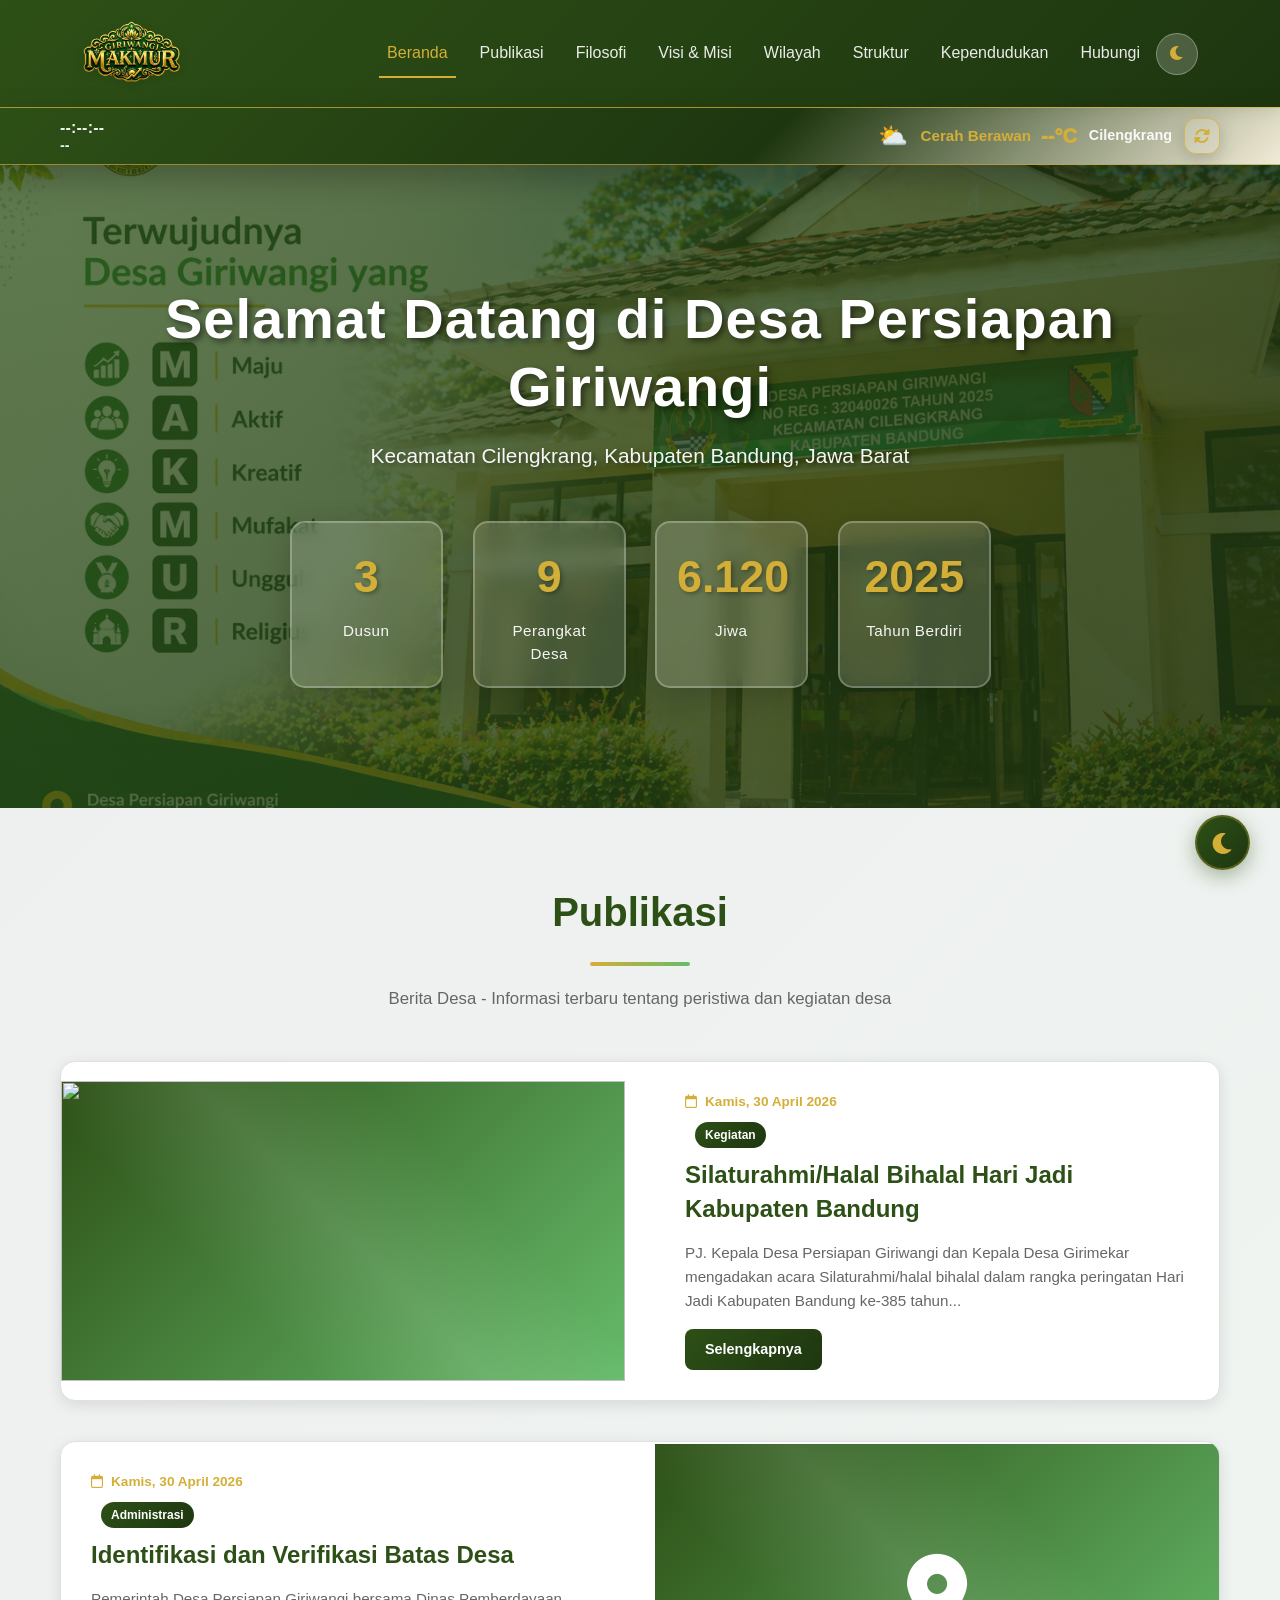
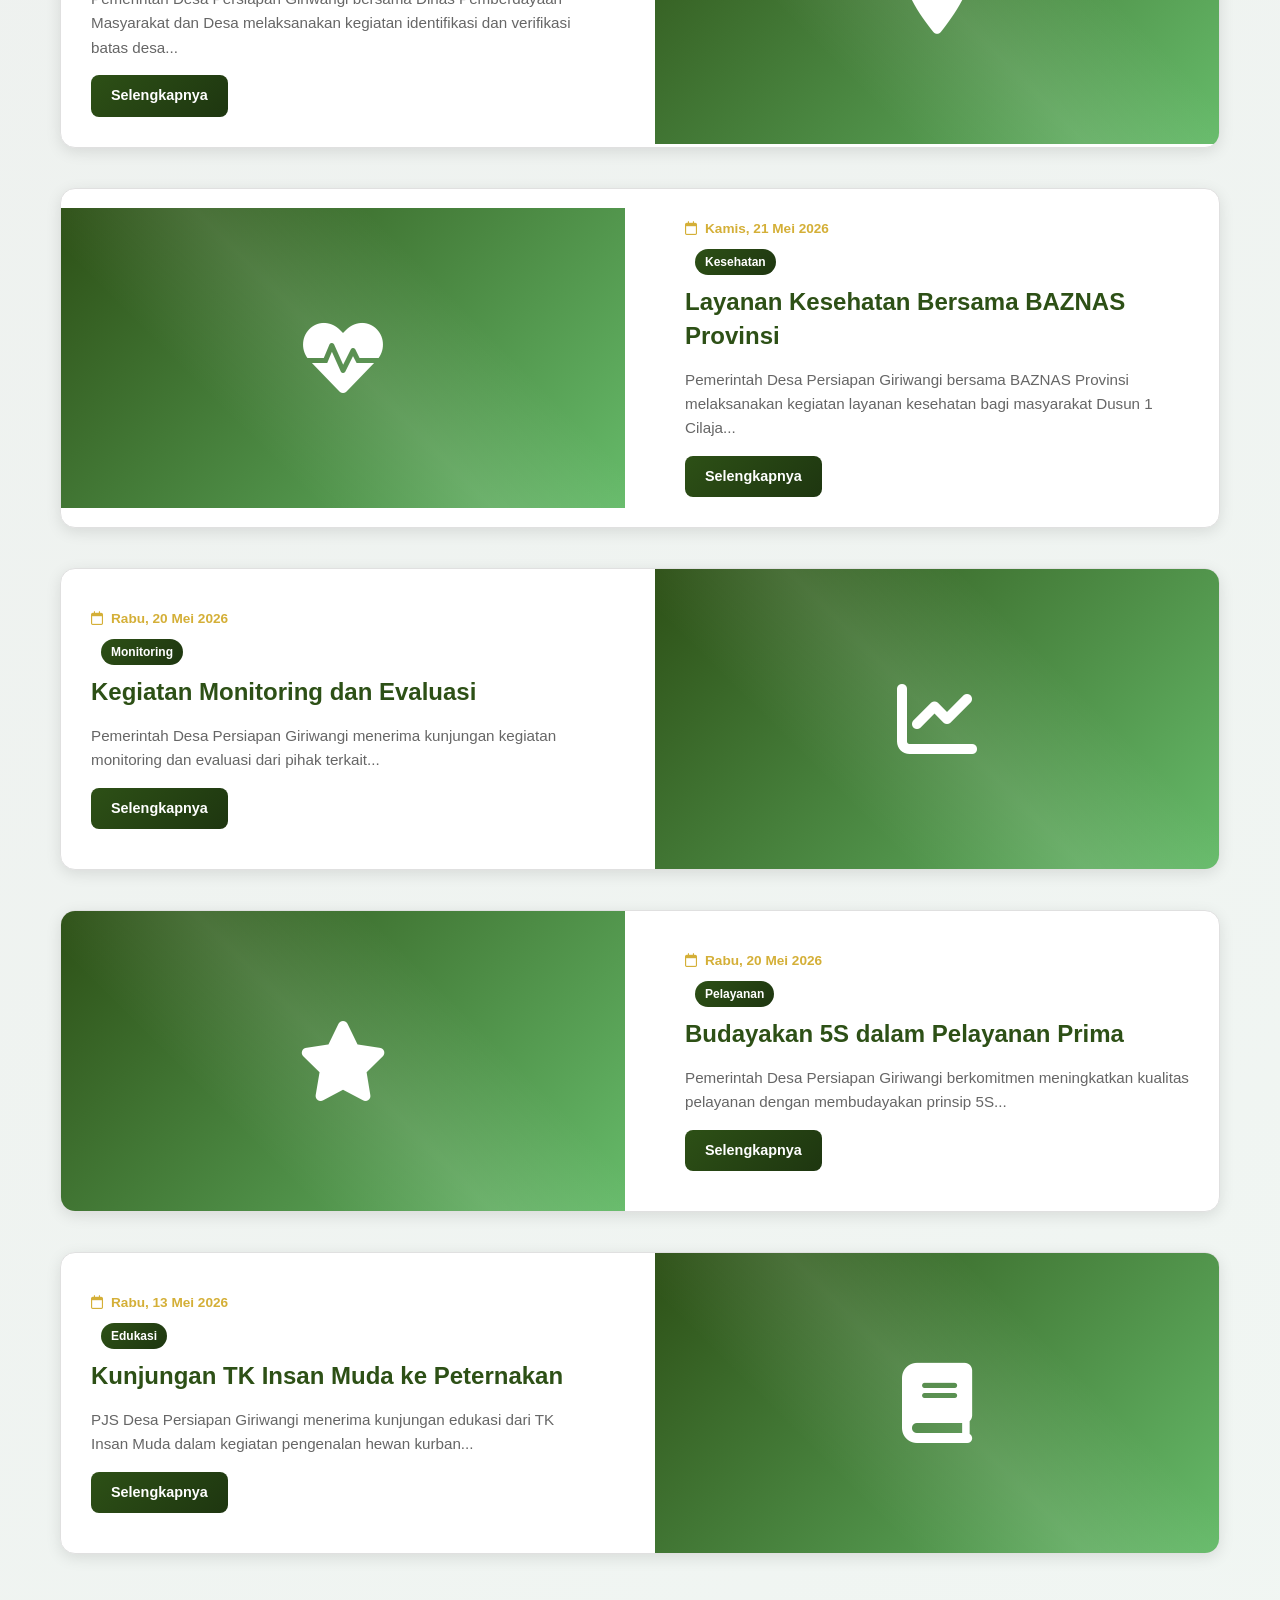
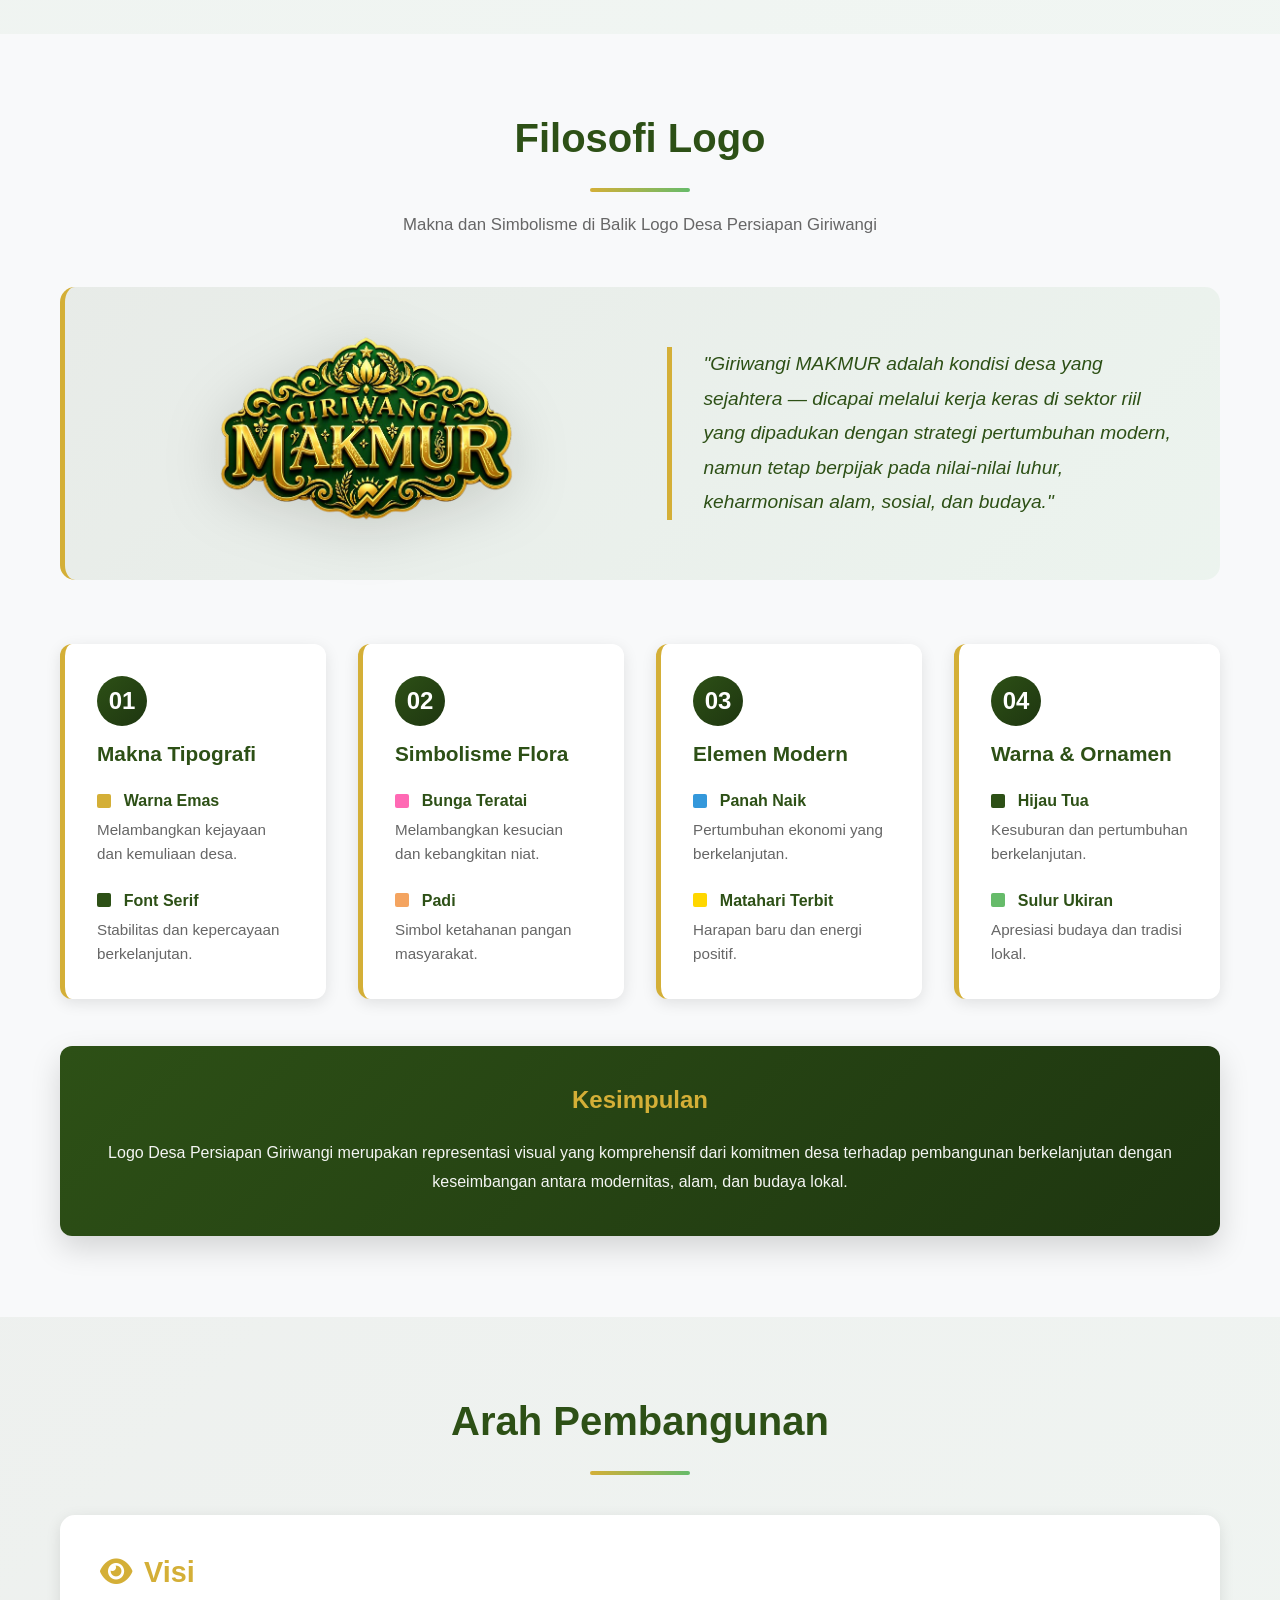
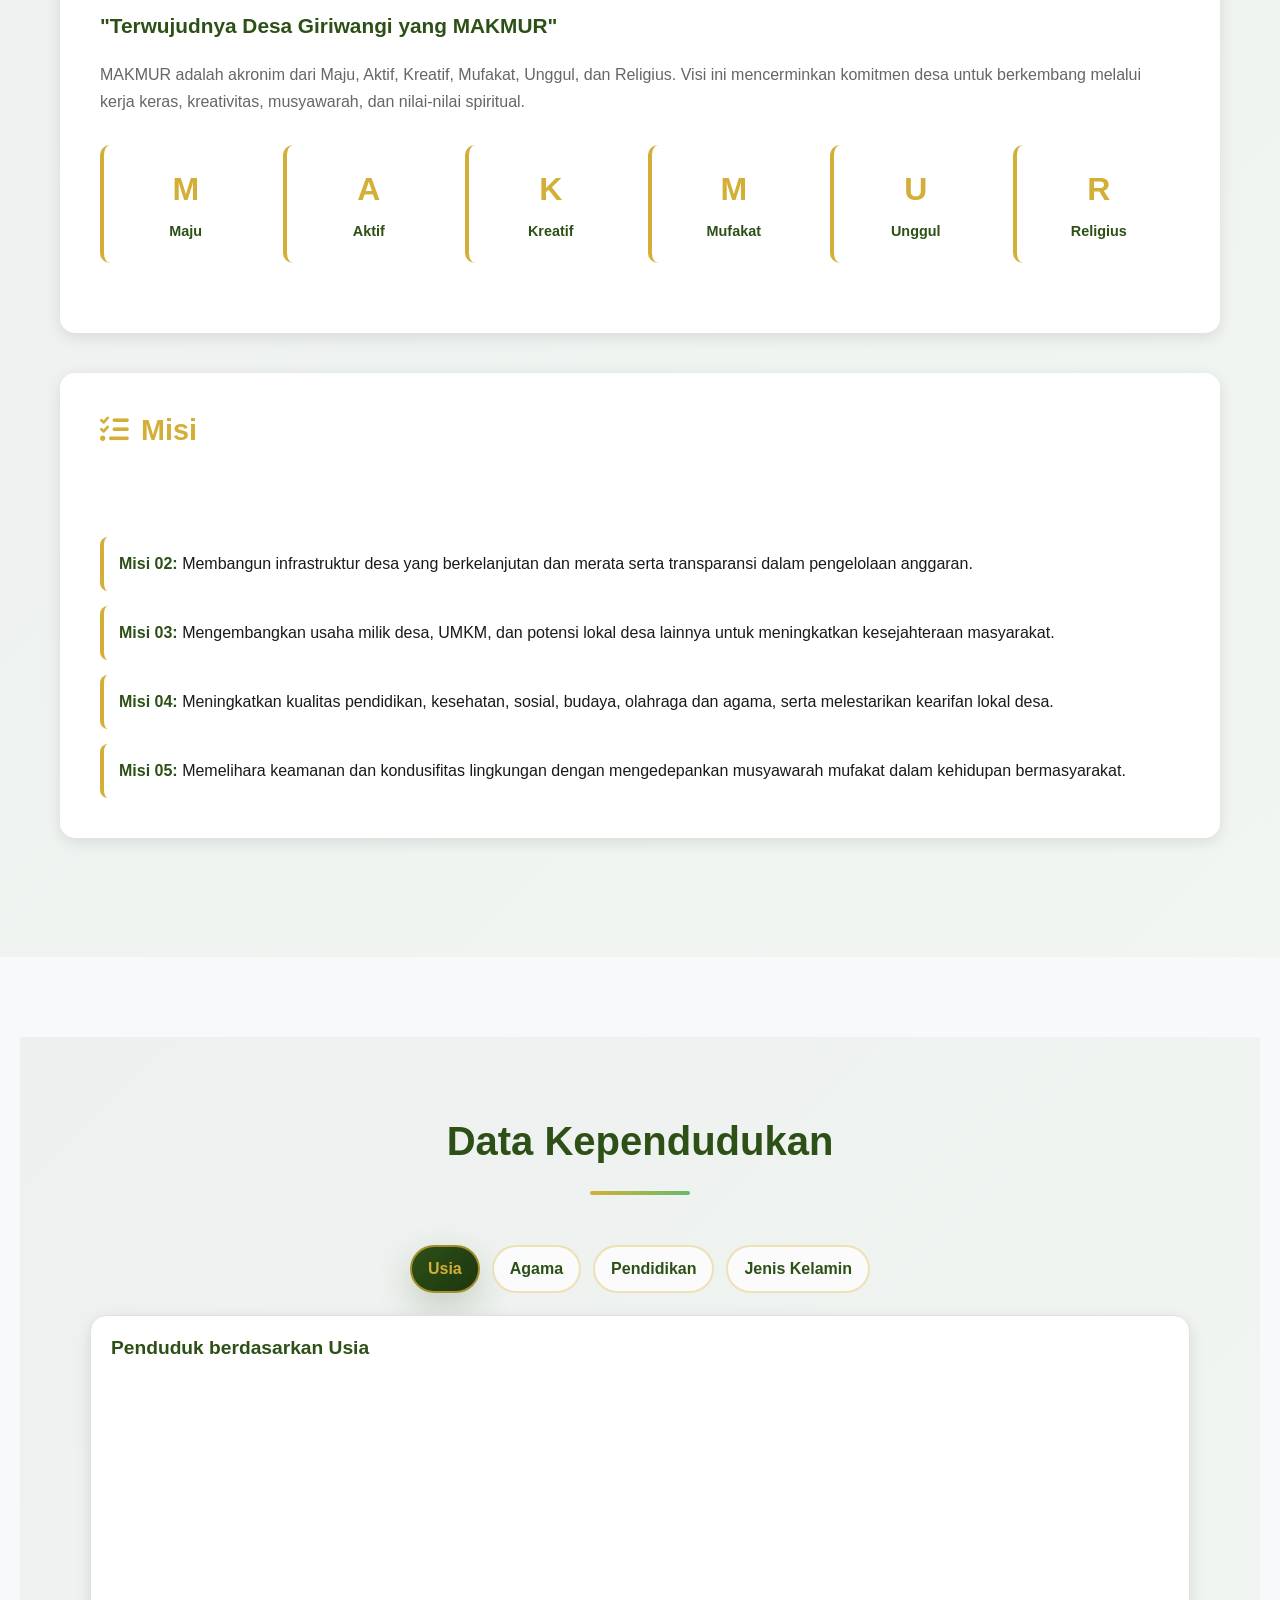
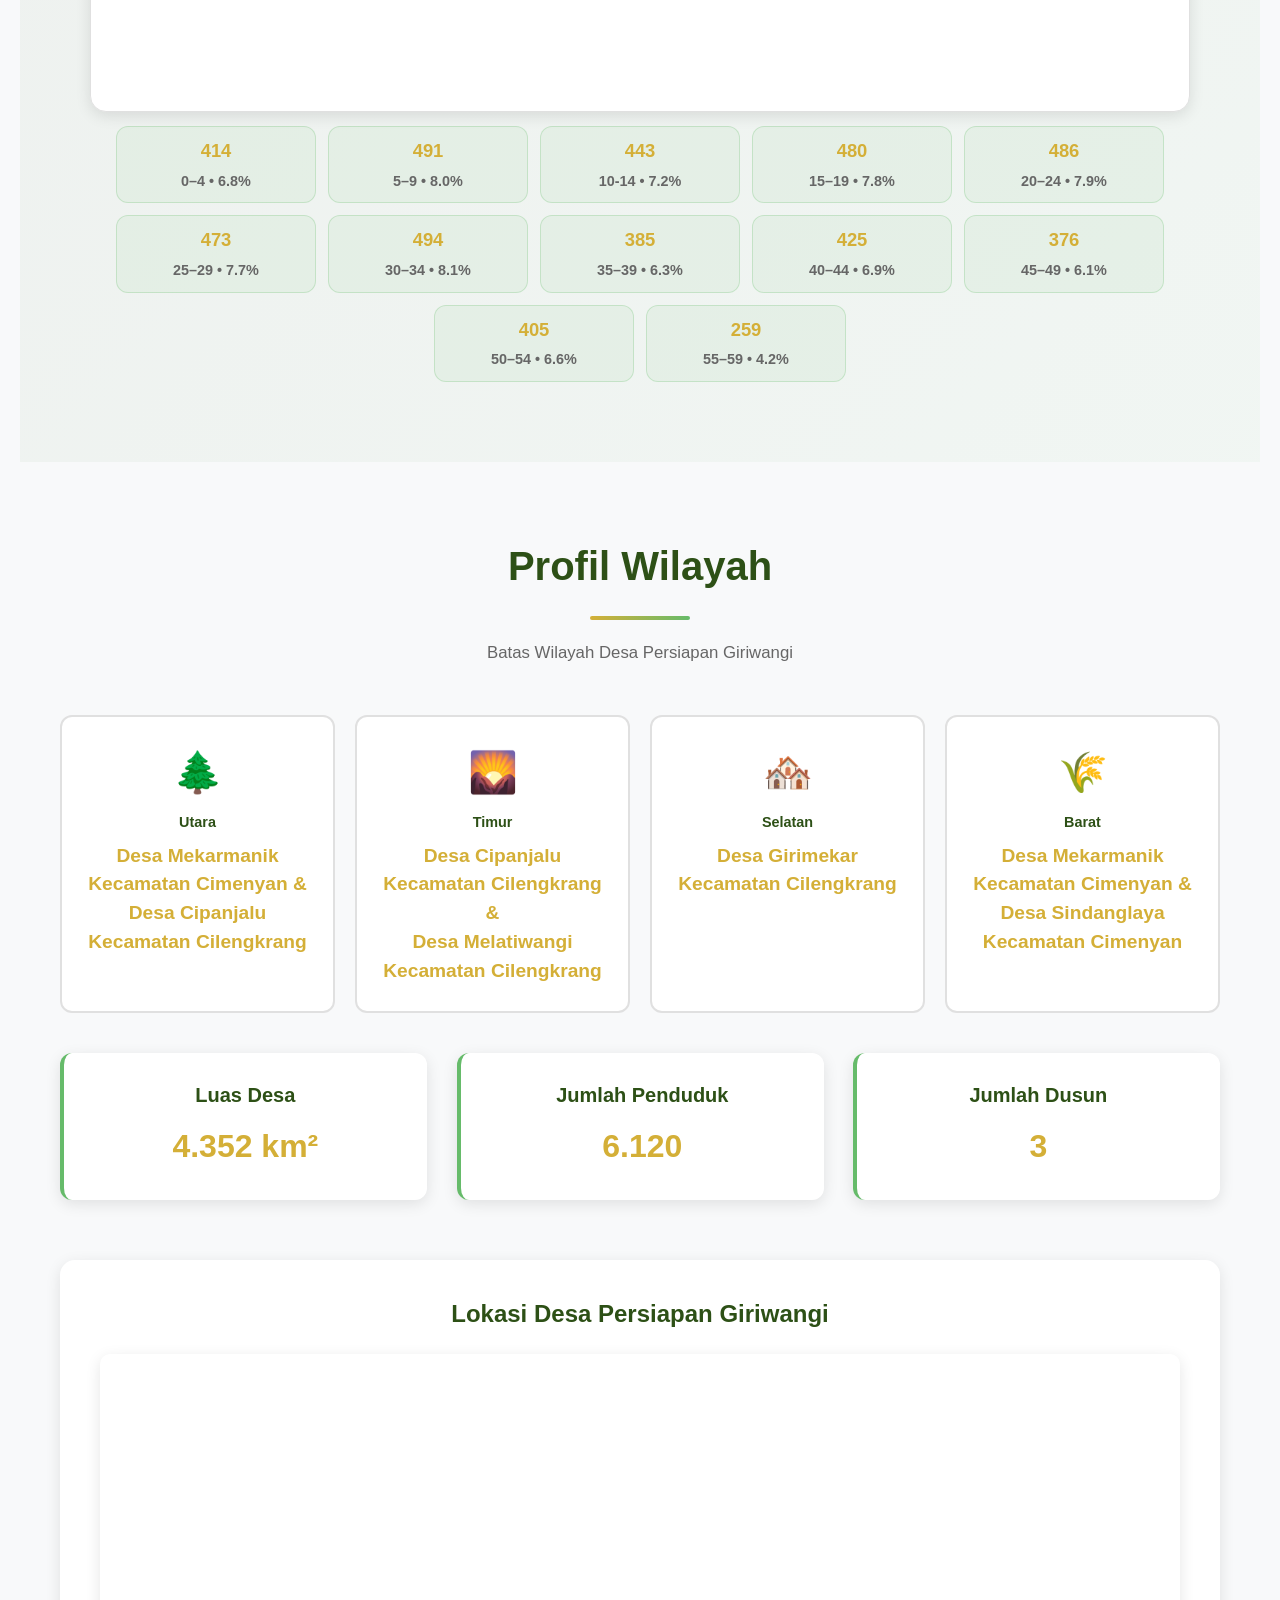
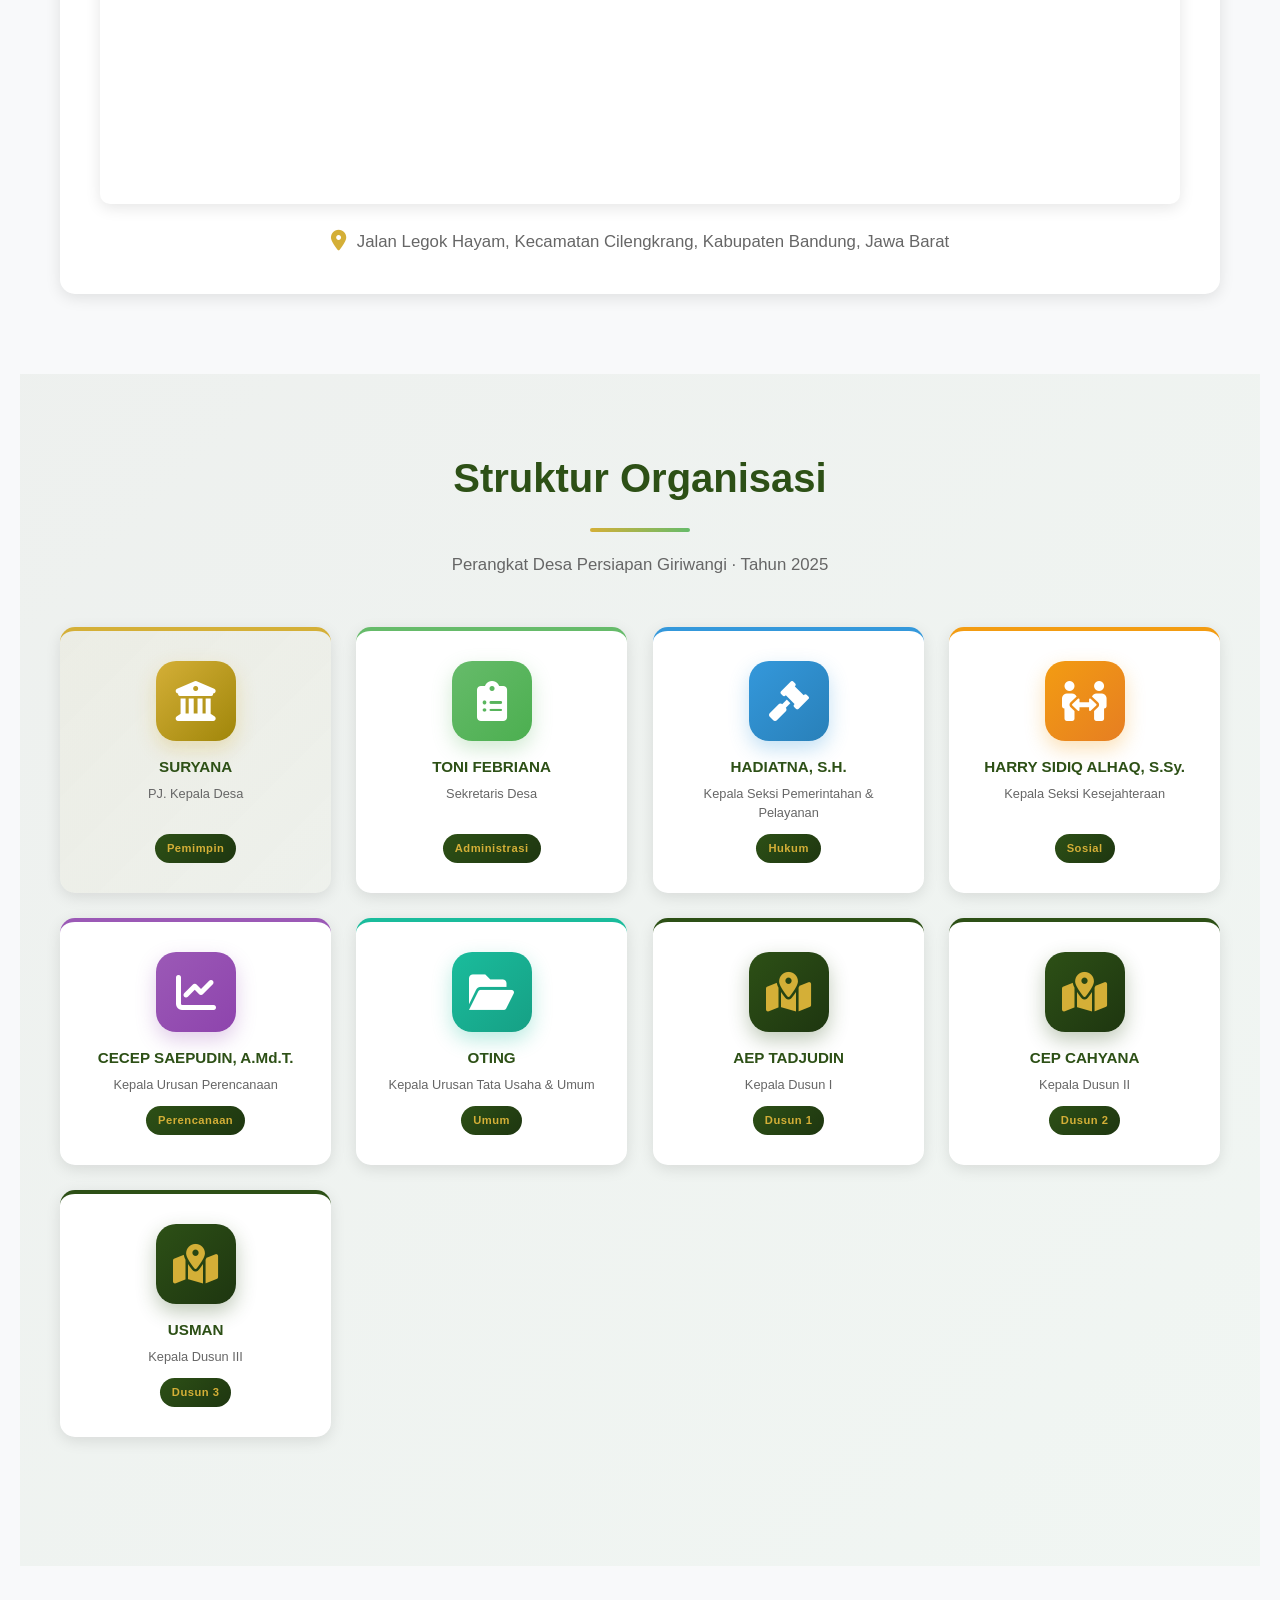
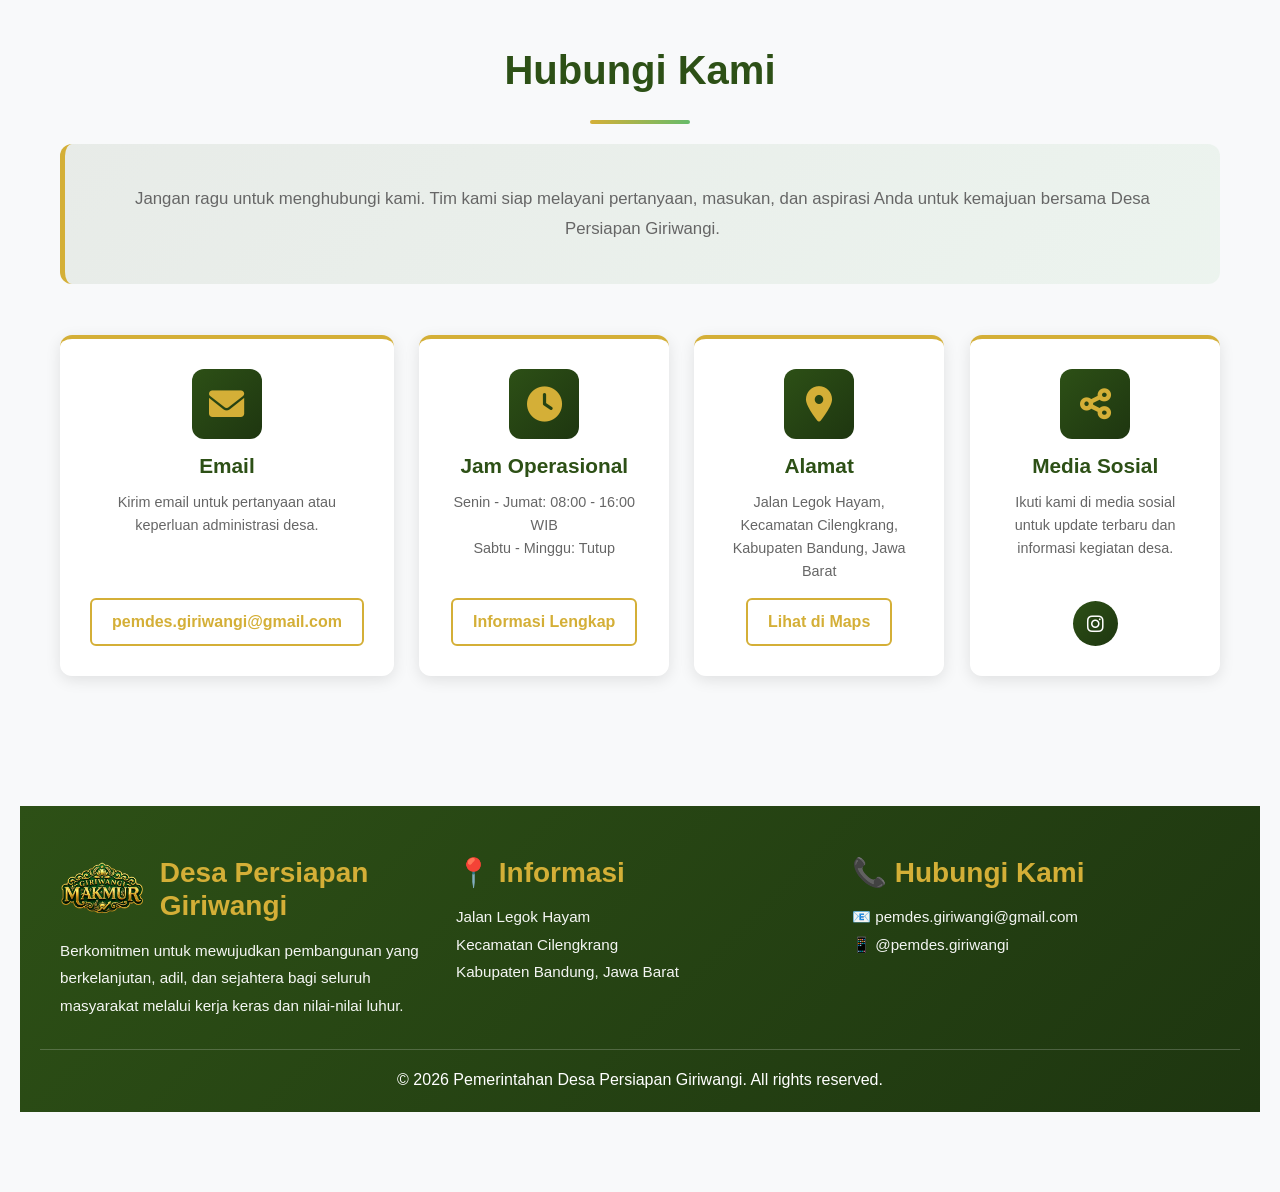
==== index.html @ ddc8ad4b "giriwangi" ====
<!DOCTYPE html>
<html lang="id">
<head>
    <meta charset="UTF-8">
    <meta name="viewport" content="width=device-width, initial-scale=1.0">
    <title>Desa Persiapan Giriwangi</title>
    <link href="https://cdn.jsdelivr.net/npm/bootstrap@5.1.3/dist/css/bootstrap.min.css" rel="stylesheet">
    <link rel="stylesheet" href="https://cdnjs.cloudflare.com/ajax/libs/font-awesome/6.0.0/css/all.min.css">
    <link rel="stylesheet" href="styles.css">
    <script src="https://cdn.jsdelivr.net/npm/chart.js"></script>
</head>
<body>

<!-- PRELOADER DENGAN LOGO -->
<div class="preloader" id="preloader">
    <div class="preload-content">
        <!-- LOGO IMAGE YANG MEMUTAR -->
        <div class="preload-logo-container">
            <img src="assets/logo.png" alt="Logo Giriwangi" class="preload-logo">
        </div>
        <div class="preload-text">Desa Giriwangi</div>
        <div class="preload-subtext">kecamatan Cilengkrang</div>
        <div class="preload-progress">Kabupaten Bandung</div>
    </div>
</div>

<!-- NAVBAR -->
<nav class="navbar navbar-expand-lg navbar-dark sticky-top">
    <div class="container-lg">
        <a class="navbar-brand" href="#beranda">
            <img src="assets/logo.png" alt="Logo" class="navbar-logo">
            
        </a>
        <button class="navbar-toggler" type="button" data-bs-toggle="collapse" data-bs-target="#navbarNav">
            <span class="navbar-toggler-icon"></span>
        </button>
        <div class="collapse navbar-collapse" id="navbarNav">
            <ul class="navbar-nav ms-auto">
                <li class="nav-item"><a class="nav-link active" href="#beranda">Beranda</a></li>
                <li class="nav-item"><a class="nav-link" href="#publikasi">Publikasi</a></li>
                <li class="nav-item"><a class="nav-link" href="#filosofi">Filosofi</a></li>
                <li class="nav-item"><a class="nav-link" href="#visi-misi">Visi & Misi</a></li>
                <li class="nav-item"><a class="nav-link" href="#wilayah">Wilayah</a></li>
                <li class="nav-item"><a class="nav-link" href="#struktur">Struktur</a></li>
                <li class="nav-item"><a class="nav-link" href="#kependudukan">Kependudukan</a></li>
                <li class="nav-item"><a class="nav-link" href="#hubungi">Hubungi</a></li>
                <li class="nav-item">
                    <button class="theme-toggle" id="themeToggle" title="Toggle Dark Mode">
                        <i class="fas fa-moon"></i>
                    </button>
                </li>
            </ul>
        </div>
    </div>
</nav>
<!-- WEATHER BAR -->
<div class="weatherbar" id="weatherBar">
  <div class="container-custom weatherbar-inner">
    <div class="weatherbar-left">
      <div class="weatherbar-time" id="wbTime">--:--:--</div>
      <div class="weatherbar-date" id="wbDate">--</div>
    </div>

    <div class="weatherbar-right">
      <div class="weatherbar-weather">
        <span class="weatherbar-icon" id="wbIcon" aria-hidden="true">⛅</span>
        <span class="weatherbar-desc" id="wbDesc">Cerah Berawan</span>
        <span class="weatherbar-temp" id="wbTemp">--°C</span>
      </div>

      <span class="weatherbar-loc" id="wbLoc">Cilengkrang</span>

      <button class="weatherbar-refresh" id="wbRefresh" type="button" title="Refresh (dummy)">
        <i class="fas fa-sync-alt"></i>
      </button>
    </div>
  </div>
</div>

<!-- HERO SECTION WITH BACKGROUND IMAGE -->
<section class="hero-section" id="beranda" style="background-image: url('assets/giriwangi3.png'); background-size: cover; background-position: center;">
    <div class="hero-overlay"></div>
    <div class="hero-content container-custom">
        <h1 class="hero-title">Selamat Datang di Desa Persiapan Giriwangi</h1>
        <p class="hero-subtitle">Kecamatan Cilengkrang, Kabupaten Bandung, Jawa Barat</p>
        <div class="hero-stats">
            <div class="stat-box scroll-fade-in">
                <div class="stat-number">3</div>
                <div class="stat-label">Dusun</div>
            </div>
            <div class="stat-box scroll-fade-in">
                <div class="stat-number">9</div>
                <div class="stat-label">Perangkat Desa</div>
            </div>
            <div class="stat-box scroll-fade-in">
                <div class="stat-number">6.120</div>
                <div class="stat-label">Jiwa</div>
            </div>
            <div class="stat-box scroll-fade-in">
                <div class="stat-number">2025</div>
                <div class="stat-label">Tahun Berdiri</div>
            </div>
        </div>
    </div>
</section>


<section class="section-padding bg-light-gradient" id="publikasi">
    <div class="container-custom">
        <h2 class="section-title scroll-fade-in">Publikasi</h2>
        <p class="section-subtitle scroll-fade-in">Berita Desa - Informasi terbaru tentang peristiwa dan kegiatan desa</p>
        
        <div class="berita-grid">
            <div class="berita-item scroll-fade-in">
                <div class="berita-image"><img src="https://res.cloudinary.com/dykoop6rv/image/upload/v1787054566/WhatsApp_Image_2026-08-06_at_09.01.37_rlzwpf.jpg" alt="" srcset=""></div>
                <div class="berita-content">
                    <div class="berita-date"><i class="far fa-calendar"></i> Kamis, 30 April 2026</div>
                    <span class="berita-category">Kegiatan</span>
                    <h3 class="berita-title">Silaturahmi/Halal Bihalal Hari Jadi Kabupaten Bandung</h3>
                    <p class="berita-excerpt">PJ. Kepala Desa Persiapan Giriwangi dan Kepala Desa Girimekar mengadakan acara Silaturahmi/halal bihalal dalam rangka peringatan Hari Jadi Kabupaten Bandung ke-385 tahun...</p>
                    <button class="berita-btn">Selengkapnya</button>
                </div>
            </div>

            <div class="berita-item scroll-fade-in">
                <div class="berita-image"><i class="fas fa-map-marker-alt"></i></div>
                <div class="berita-content">
                    <div class="berita-date"><i class="far fa-calendar"></i> Kamis, 30 April 2026</div>
                    <span class="berita-category">Administrasi</span>
                    <h3 class="berita-title">Identifikasi dan Verifikasi Batas Desa</h3>
                    <p class="berita-excerpt">Pemerintah Desa Persiapan Giriwangi bersama Dinas Pemberdayaan Masyarakat dan Desa melaksanakan kegiatan identifikasi dan verifikasi batas desa...</p>
                    <button class="berita-btn">Selengkapnya</button>
                </div>
            </div>

            <div class="berita-item scroll-fade-in">
                <div class="berita-image"><i class="fas fa-heartbeat"></i></div>
                <div class="berita-content">
                    <div class="berita-date"><i class="far fa-calendar"></i> Kamis, 21 Mei 2026</div>
                    <span class="berita-category">Kesehatan</span>
                    <h3 class="berita-title">Layanan Kesehatan Bersama BAZNAS Provinsi</h3>
                    <p class="berita-excerpt">Pemerintah Desa Persiapan Giriwangi bersama BAZNAS Provinsi melaksanakan kegiatan layanan kesehatan bagi masyarakat Dusun 1 Cilaja...</p>
                    <button class="berita-btn">Selengkapnya</button>
                </div>
            </div>

            <div class="berita-item scroll-fade-in">
                <div class="berita-image"><i class="fas fa-chart-line"></i></div>
                <div class="berita-content">
                    <div class="berita-date"><i class="far fa-calendar"></i> Rabu, 20 Mei 2026</div>
                    <span class="berita-category">Monitoring</span>
                    <h3 class="berita-title">Kegiatan Monitoring dan Evaluasi</h3>
                    <p class="berita-excerpt">Pemerintah Desa Persiapan Giriwangi menerima kunjungan kegiatan monitoring dan evaluasi dari pihak terkait...</p>
                    <button class="berita-btn">Selengkapnya</button>
                </div>
            </div>

            <div class="berita-item scroll-fade-in">
                <div class="berita-image"><i class="fas fa-star"></i></div>
                <div class="berita-content">
                    <div class="berita-date"><i class="far fa-calendar"></i> Rabu, 20 Mei 2026</div>
                    <span class="berita-category">Pelayanan</span>
                    <h3 class="berita-title">Budayakan 5S dalam Pelayanan Prima</h3>
                    <p class="berita-excerpt">Pemerintah Desa Persiapan Giriwangi berkomitmen meningkatkan kualitas pelayanan dengan membudayakan prinsip 5S...</p>
                    <button class="berita-btn">Selengkapnya</button>
                </div>
            </div>

            <div class="berita-item scroll-fade-in">
                <div class="berita-image"><i class="fas fa-book"></i></div>
                <div class="berita-content">
                    <div class="berita-date"><i class="far fa-calendar"></i> Rabu, 13 Mei 2026</div>
                    <span class="berita-category">Edukasi</span>
                    <h3 class="berita-title">Kunjungan TK Insan Muda ke Peternakan</h3>
                    <p class="berita-excerpt">PJS Desa Persiapan Giriwangi menerima kunjungan edukasi dari TK Insan Muda dalam kegiatan pengenalan hewan kurban...</p>
                    <button class="berita-btn">Selengkapnya</button>
                </div>
            </div>
        </div>
    </div>
</section>





<!-- FILOSOFI LOGO SECTION -->
<section class="section-padding" id="filosofi">
    <div class="container-custom">
        <h2 class="section-title scroll-fade-in">Filosofi Logo</h2>
        <p class="section-subtitle scroll-fade-in">Makna dan Simbolisme di Balik Logo Desa Persiapan Giriwangi</p>

        <div class="filosofi-intro scroll-fade-in">
            <div class="filosofi-logo-display">
                <img src="assets/logo.png" alt="Logo Giriwangi" class="filosofi-logo-img">
            </div>
            <div class="filosofi-text">
                <p class="filosofi-quote">"Giriwangi MAKMUR adalah kondisi desa yang sejahtera — dicapai melalui kerja keras di sektor riil yang dipadukan dengan strategi pertumbuhan modern, namun tetap berpijak pada nilai-nilai luhur, keharmonisan alam, sosial, dan budaya."</p>
            </div>
        </div>

        <div class="filosofi-elements">
            <div class="filosofi-element scroll-fade-in">
                <div class="element-number">01</div>
                <h4 class="element-title">Makna Tipografi</h4>
                <div class="element-content">
                    <div class="element-sub">
                        <h5><span class="sub-icon" style="background: #d4af37;"></span> Warna Emas</h5>
                        <p>Melambangkan kejayaan dan kemuliaan desa.</p>
                    </div>
                    <div class="element-sub">
                        <h5><span class="sub-icon" style="background: #2d5016;"></span> Font Serif</h5>
                        <p>Stabilitas dan kepercayaan berkelanjutan.</p>
                    </div>
                </div>
            </div>

            <div class="filosofi-element scroll-fade-in">
                <div class="element-number">02</div>
                <h4 class="element-title">Simbolisme Flora</h4>
                <div class="element-content">
                    <div class="element-sub">
                        <h5><span class="sub-icon" style="background: #ff69b4;"></span> Bunga Teratai</h5>
                        <p>Melambangkan kesucian dan kebangkitan niat.</p>
                    </div>
                    <div class="element-sub">
                        <h5><span class="sub-icon" style="background: #f4a460;"></span> Padi</h5>
                        <p>Simbol ketahanan pangan masyarakat.</p>
                    </div>
                </div>
            </div>

            <div class="filosofi-element scroll-fade-in">
                <div class="element-number">03</div>
                <h4 class="element-title">Elemen Modern</h4>
                <div class="element-content">
                    <div class="element-sub">
                        <h5><span class="sub-icon" style="background: #3498db;"></span> Panah Naik</h5>
                        <p>Pertumbuhan ekonomi yang berkelanjutan.</p>
                    </div>
                    <div class="element-sub">
                        <h5><span class="sub-icon" style="background: #ffd700;"></span> Matahari Terbit</h5>
                        <p>Harapan baru dan energi positif.</p>
                    </div>
                </div>
            </div>

            <div class="filosofi-element scroll-fade-in">
                <div class="element-number">04</div>
                <h4 class="element-title">Warna & Ornamen</h4>
                <div class="element-content">
                    <div class="element-sub">
                        <h5><span class="sub-icon" style="background: #2d5016;"></span> Hijau Tua</h5>
                        <p>Kesuburan dan pertumbuhan berkelanjutan.</p>
                    </div>
                    <div class="element-sub">
                        <h5><span class="sub-icon" style="background: #66bb6a;"></span> Sulur Ukiran</h5>
                        <p>Apresiasi budaya dan tradisi lokal.</p>
                    </div>
                </div>
            </div>
        </div>

        <div class="filosofi-summary scroll-fade-in">
            <h4>Kesimpulan</h4>
            <p>Logo Desa Persiapan Giriwangi merupakan representasi visual yang komprehensif dari komitmen desa terhadap pembangunan berkelanjutan dengan keseimbangan antara modernitas, alam, dan budaya lokal.</p>
        </div>
    </div>
</section>

<!-- VISI & MISI SECTION -->
<section class="section-padding bg-light-gradient" id="visi-misi">
    <div class="container-custom">
        <h2 class="section-title scroll-fade-in">Arah Pembangunan</h2>

        <div class="visi-misi-box scroll-fade-in">
            <h3 class="visi-title"><i class="fas fa-eye"></i> Visi</h3>
            <p class="visi-text">"Terwujudnya Desa Giriwangi yang MAKMUR"</p>
            <p class="visi-desc">MAKMUR adalah akronim dari Maju, Aktif, Kreatif, Mufakat, Unggul, dan Religius. Visi ini mencerminkan komitmen desa untuk berkembang melalui kerja keras, kreativitas, musyawarah, dan nilai-nilai spiritual.</p>
            
            <div class="makmur-grid">
                <div class="makmur-item scroll-fade-in"><div class="makmur-letter">M</div><div class="makmur-text">Maju</div></div>
                <div class="makmur-item scroll-fade-in"><div class="makmur-letter">A</div><div class="makmur-text">Aktif</div></div>
                <div class="makmur-item scroll-fade-in"><div class="makmur-letter">K</div><div class="makmur-text">Kreatif</div></div>
                <div class="makmur-item scroll-fade-in"><div class="makmur-letter">M</div><div class="makmur-text">Mufakat</div></div>
                <div class="makmur-item scroll-fade-in"><div class="makmur-letter">U</div><div class="makmur-text">Unggul</div></div>
                <div class="makmur-item scroll-fade-in"><div class="makmur-letter">R</div><div class="makmur-text">Religius</div></div>
            </div>
        </div>

        <div class="misi-box scroll-fade-in">
            <h3 class="misi-title"><i class="fas fa-tasks"></i> Misi</h3>
            <div class="misi-list">
                <div class="misi-item scroll-fade-in"><strong>Misi 01:</strong> Meningkatkan profesionalisme aparatur pemerintahan desa, aktif, kreatif, dan pelayanan yang prima.</div>
                <div class="misi-item scroll-fade-in"><strong>Misi 02:</strong> Membangun infrastruktur desa yang berkelanjutan dan merata serta transparansi dalam pengelolaan anggaran.</div>
                <div class="misi-item scroll-fade-in"><strong>Misi 03:</strong> Mengembangkan usaha milik desa, UMKM, dan potensi lokal desa lainnya untuk meningkatkan kesejahteraan masyarakat.</div>
                <div class="misi-item scroll-fade-in"><strong>Misi 04:</strong> Meningkatkan kualitas pendidikan, kesehatan, sosial, budaya, olahraga dan agama, serta melestarikan kearifan lokal desa.</div>
                <div class="misi-item scroll-fade-in"><strong>Misi 05:</strong> Memelihara keamanan dan kondusifitas lingkungan dengan mengedepankan musyawarah mufakat dalam kehidupan bermasyarakat.</div>
            </div>
        </div>
    </div>
</section>
<!-- HUBUNGI KAMI SECTION -->
<section class="section-padding" id="hubungi">
    <!-- DATA KEPENDUDUKAN SECTION -->
<section class="section-padding bg-light-gradient" id="kependudukan">
    <div class="container-custom">
        <h2 class="section-title scroll-fade-in">Data Kependudukan</h2>
        <p class="section-subtitle scroll-fade-in">
            
        </p>

        <div class="kependudukan-tabs scroll-fade-in">
            <button class="kependudukan-tab active" type="button" data-target="tab-usia">Usia</button>
            <button class="kependudukan-tab" type="button" data-target="tab-agama">Agama</button>
            <button class="kependudukan-tab" type="button" data-target="tab-pendidikan">Pendidikan</button>
            <button class="kependudukan-tab" type="button" data-target="tab-kelamin">Jenis Kelamin</button>
            <!-- <button class="kependudukan-tab" type="button" data-target="tab-pekerjaan">Pekerjaan</button> -->
            <!-- Option tambahan yang relevan (bisa Anda aktifkan nanti):
            <button class="kependudukan-tab" type="button" data-target="tab-kk">Jumlah KK</button>
            -->
        </div>

        <div class="kependudukan-panels">
            <div class="kependudukan-panel active" id="tab-usia">
                <div class="kependudukan-card scroll-fade-in">
                    <div class="kependudukan-card-header">
                        <h3 class="kependudukan-card-title">Penduduk berdasarkan Usia</h3>
                        <p class="kependudukan-card-note"></p>
                    </div>
                    <div class="kependudukan-chart-wrap">
                        <canvas id="chartUsia" aria-label="Grafik Usia" role="img"></canvas>
                    </div>
                </div>
                <div class="kependudukan-summary" id="sumUsia"></div>
            </div>

            <div class="kependudukan-panel" id="tab-agama">
                <div class="kependudukan-card scroll-fade-in">
                    <div class="kependudukan-card-header">
                        <h3 class="kependudukan-card-title">Penduduk berdasarkan Agama</h3>
                        <p class="kependudukan-card-note"></p>
                    </div>
                    <div class="kependudukan-chart-wrap">
                        <canvas id="chartAgama" aria-label="Grafik Agama" role="img"></canvas>
                    </div>
                </div>
                <div class="kependudukan-summary" id="sumAgama"></div>
            </div>

            <div class="kependudukan-panel" id="tab-pendidikan">
                <div class="kependudukan-card scroll-fade-in">
                    <div class="kependudukan-card-header">
                        <h3 class="kependudukan-card-title">Penduduk berdasarkan Pendidikan</h3>
                        <p class="kependudukan-card-note"></p>
                    </div>
                    <div class="kependudukan-chart-wrap">
                        <canvas id="chartPendidikan" aria-label="Grafik Pendidikan" role="img"></canvas>
                    </div>
                </div>
                <div class="kependudukan-summary" id="sumPendidikan"></div>
            </div>

            <div class="kependudukan-panel" id="tab-kelamin">
                <div class="kependudukan-card scroll-fade-in">
                    <div class="kependudukan-card-header">
                        <h3 class="kependudukan-card-title">Penduduk berdasarkan Jenis Kelamin</h3>
                        <p class="kependudukan-card-note"></p>
                    </div>
                    <div class="kependudukan-chart-wrap">
                        <canvas id="chartKelamin" aria-label="Grafik Jenis Kelamin" role="img"></canvas>
                    </div>
                </div>
                <div class="kependudukan-summary" id="sumKelamin"></div>
            </div>

            <!-- <div class="kependudukan-panel" id="tab-pekerjaan">
                <div class="kependudukan-card scroll-fade-in">
                    <div class="kependudukan-card-header">
                        <h3 class="kependudukan-card-title">Penduduk berdasarkan Pekerjaan</h3>
                        <p class="kependudukan-card-note">Bar chart horizontal</p>
                    </div>
                    <div class="kependudukan-chart-wrap">
                        <canvas id="chartPekerjaan" aria-label="Grafik Pekerjaan" role="img"></canvas>
                    </div>
                </div>
                <div class="kependudukan-summary" id="sumPekerjaan"></div>
            </div> -->
        </div>
    </div>
</section>

<!-- WILAYAH SECTION -->
<section class="section-padding" id="wilayah">
    <div class="container-custom">
        <h2 class="section-title scroll-fade-in">Profil Wilayah</h2>
        <p class="section-subtitle scroll-fade-in">Batas Wilayah Desa Persiapan Giriwangi</p>

        <div class="batas-grid">
            <div class="batas-card scroll-fade-in"><div class="batas-icon">🌲</div><div class="batas-label">Utara</div><div class="batas-value">Desa Mekarmanik Kecamatan Cimenyan & <br>
Desa Cipanjalu Kecamatan Cilengkrang</div></div>
            <div class="batas-card scroll-fade-in"><div class="batas-icon">🌄</div><div class="batas-label">Timur</div><div class="batas-value">Desa Cipanjalu Kecamatan Cilengkrang & <br>
Desa Melatiwangi Kecamatan Cilengkrang</div></div>
            <div class="batas-card scroll-fade-in"><div class="batas-icon">🏘️</div><div class="batas-label">Selatan</div><div class="batas-value">Desa Girimekar Kecamatan Cilengkrang</div></div>
            <div class="batas-card scroll-fade-in"><div class="batas-icon">🌾</div><div class="batas-label">Barat</div><div class="batas-value">Desa Mekarmanik Kecamatan Cimenyan & <br>
Desa Sindanglaya Kecamatan Cimenyan</div></div>
        </div>

        <div class="info-stats">
            <div class="info-card scroll-fade-in"><h5>Luas Desa</h5><div class="info-value">4.352 km²</div></div>
            <div class="info-card scroll-fade-in"><h5>Jumlah Penduduk</h5><div class="info-value">6.120</div></div>
            <div class="info-card scroll-fade-in"><h5>Jumlah Dusun</h5><div class="info-value">3</div></div>
        </div>

        <div class="map-section scroll-fade-in">
            <h3 class="map-title">Lokasi Desa Persiapan Giriwangi</h3>
            <div class="map-container">
                <iframe src="https://www.google.com/maps/embed?pb=!1m18!1m12!1m3!1d3960.8484394839945!2d107.36890122346891!3d-6.887405393217464!2m3!1f0!2f0!3f0!3m2!1i1024!2i768!4f13.1!3m3!1m2!1s0x2e68b8e8e8e8e8ed%3A0x1234567890abcdef!2sJalan%20Legok%20Hayam%2C%20Cilengkrang%2C%20Bandung!5e0!3m2!1sid!2sid!4v1234567890123" allowfullscreen="" loading="lazy" referrerpolicy="no-referrer-when-downgrade"></iframe>
            </div>
            <p class="map-address"><i class="fas fa-map-marker-alt"></i> Jalan Legok Hayam, Kecamatan Cilengkrang, Kabupaten Bandung, Jawa Barat</p>
        </div>
    </div>
</section>

<!-- STRUKTUR ORGANISASI SECTION -->
<section class="section-padding bg-light-gradient" id="struktur">
    <div class="container-custom">
        <h2 class="section-title scroll-fade-in">Struktur Organisasi</h2>
        <p class="section-subtitle scroll-fade-in">Perangkat Desa Persiapan Giriwangi · Tahun 2025</p>

        <div class="struktur-grid">
            <!-- Kepala Desa -->
            <div class="struktur-item struktur-kepala scroll-fade-in">
             
                  <div class="struktur-icon"><i class="fas fa-building-columns"></i></div>
              
                <div class="struktur-nama">SURYANA</div>
                <div class="struktur-jabatan">PJ. Kepala Desa</div>
                <div class="struktur-badge">Pemimpin</div>
            </div>

            <!-- Sekretaris Desa -->
            <div class="struktur-item struktur-sekretaris scroll-fade-in">
                <div class="struktur-icon">
                    <i class="fas fa-clipboard-list"></i>
                </div>
                <div class="struktur-nama">TONI FEBRIANA</div>
                <div class="struktur-jabatan">Sekretaris Desa</div>
                <div class="struktur-badge">Administrasi</div>
            </div>

            <!-- Kepala Seksi Pemerintahan -->
            <div class="struktur-item struktur-pemerintahan scroll-fade-in">
                <div class="struktur-icon">
                    <i class="fas fa-gavel"></i>
                </div>
                <div class="struktur-nama">HADIATNA, S.H.</div>
                <div class="struktur-jabatan">Kepala Seksi Pemerintahan & Pelayanan </div>
                <div class="struktur-badge">Hukum</div>
            </div>

            <!-- Kepala Seksi Pelayanan -->
            <!-- <div class="struktur-item struktur-pelayanan scroll-fade-in">
                <div class="struktur-icon">
                    <i class="fas fa-handshake"></i>
                </div>
                <div class="struktur-nama">MARYANI, A.Md.</div>
                <div class="struktur-jabatan">Kepala Seksi Pelayanan</div>
                <div class="struktur-badge">Pelayanan</div>
            </div> -->

            <!-- Kepala Seksi Kesejahteraan -->
            <div class="struktur-item struktur-kesejahteraan scroll-fade-in">
                <div class="struktur-icon">
                    <i class="fas fa-people-arrows"></i>
                </div>
                <div class="struktur-nama">HARRY SIDIQ ALHAQ, S.Sy.</div>
                <div class="struktur-jabatan">Kepala Seksi Kesejahteraan</div>
                <div class="struktur-badge">Sosial</div>
            </div>

            <!-- Kepala Urusan Perencanaan -->
            <div class="struktur-item struktur-perencanaan scroll-fade-in">
                <div class="struktur-icon">
                    <i class="fas fa-chart-line"></i>
                </div>
                <div class="struktur-nama">CECEP SAEPUDIN, A.Md.T.</div>
                <div class="struktur-jabatan">Kepala Urusan Perencanaan</div>
                <div class="struktur-badge">Perencanaan</div>
            </div>

            <!-- Kepala Urusan Tata Usaha -->
            <div class="struktur-item struktur-tataUsaha scroll-fade-in">
                <div class="struktur-icon">
                    <i class="fas fa-folder-open"></i>
                </div>
                <div class="struktur-nama">OTING</div>
                <div class="struktur-jabatan">Kepala Urusan Tata Usaha & Umum</div>
                <div class="struktur-badge">Umum</div>
            </div>

            <!-- Kepala Dusun I -->
            <div class="struktur-item struktur-dusun scroll-fade-in">
                <div class="struktur-icon">
                    <i class="fas fa-map-location-dot"></i>
                </div>
                <div class="struktur-nama">AEP TADJUDIN</div>
                <div class="struktur-jabatan">Kepala Dusun I </div>
                <div class="struktur-badge">Dusun 1</div>
            </div>

            <!-- Kepala Dusun II -->
            <div class="struktur-item struktur-dusun scroll-fade-in">
                <div class="struktur-icon">
                    <i class="fas fa-map-location-dot"></i>
                </div>
                <div class="struktur-nama">CEP CAHYANA</div>
                <div class="struktur-jabatan">Kepala Dusun II</div>
                <div class="struktur-badge">Dusun 2</div>
            </div>

            <!-- Kepala Dusun III -->
            <div class="struktur-item struktur-dusun scroll-fade-in">
                <div class="struktur-icon">
                    <i class="fas fa-map-location-dot"></i>
                </div>
                <div class="struktur-nama">USMAN</div>
                <div class="struktur-jabatan">Kepala Dusun III</div>
                <div class="struktur-badge">Dusun 3</div>
            </div>
        </div>
    </div>
</section>

<!-- HUBUNGI KAMI SECTION -->
<section class="section-padding" id="hubungi">
    <div class="container-custom">
        <h2 class="section-title scroll-fade-in">Hubungi Kami</h2>
        
        <div class="hubungi-intro scroll-fade-in">
            <p>Jangan ragu untuk menghubungi kami. Tim kami siap melayani pertanyaan, masukan, dan aspirasi Anda untuk kemajuan bersama Desa Persiapan Giriwangi.</p>
        </div>

        <div class="hubungi-grid">
            <div class="hubungi-card scroll-fade-in">
                <div class="hubungi-icon"><i class="fas fa-envelope"></i></div>
                <h4 class="hubungi-title">Email</h4>
                <p class="hubungi-text">Kirim email untuk pertanyaan atau keperluan administrasi desa.</p>
                <a href="mailto:pemdes.giriwangi@gmail.com" class="hubungi-link">pemdes.giriwangi@gmail.com</a>
            </div>

            <div class="hubungi-card scroll-fade-in">
                <div class="hubungi-icon"><i class="fas fa-clock"></i></div>
                <h4 class="hubungi-title">Jam Operasional</h4>
                <p class="hubungi-text">Senin - Jumat: 08:00 - 16:00 WIB<br>Sabtu - Minggu: Tutup</p>
                <a href="#" class="hubungi-link">Informasi Lengkap</a>
            </div>

            <div class="hubungi-card scroll-fade-in">
                <div class="hubungi-icon"><i class="fas fa-map-marker-alt"></i></div>
                <h4 class="hubungi-title">Alamat</h4>
                <p class="hubungi-text">Jalan Legok Hayam, Kecamatan Cilengkrang, Kabupaten Bandung, Jawa Barat</p>
                <a href="https://maps.google.com" target="_blank" class="hubungi-link">Lihat di Maps</a>
            </div>

            <div class="hubungi-card scroll-fade-in">
                <div class="hubungi-icon"><i class="fas fa-share-alt"></i></div>
                <h4 class="hubungi-title">Media Sosial</h4>
                <p class="hubungi-text">Ikuti kami di media sosial untuk update terbaru dan informasi kegiatan desa.</p>
                <div class="social-icons">
                    <!-- <a href="#" class="social-icon" title="Facebook"><i class="fab fa-facebook-f"></i></a> -->
                    <a href="#" class="social-icon" title="Instagram"><i class="fab fa-instagram"></i></a>
                    <!-- <a href="#" class="social-icon" title="Twitter"><i class="fab fa-twitter"></i></a> -->
                </div>
            </div>
        </div>
    </div>
</section>

<!-- FOOTER -->
<footer class="site-footer">
  <div class="footer-content container-custom">
    <div class="footer-section">
      <h3>
        <img src="assets/logo.png" alt="Logo" class="footer-logo" />
        Desa Persiapan Giriwangi
      </h3>
      <p>
        Berkomitmen untuk mewujudkan pembangunan yang berkelanjutan, adil, dan sejahtera bagi seluruh
        masyarakat melalui kerja keras dan nilai-nilai luhur.
      </p>
    </div>

    <div class="footer-section">
      <h3>📍 Informasi</h3>
      <p>
        Jalan Legok Hayam<br>
        Kecamatan Cilengkrang<br>
        Kabupaten Bandung, Jawa Barat
      </p>
    </div>

    <div class="footer-section">
      <h3>📞 Hubungi Kami</h3>
      <p>
        📧 pemdes.giriwangi@gmail.com<br>
        📱 @pemdes.giriwangi
      </p>
    </div>
  </div>

  <div class="footer-bottom">
    <p>&copy; 2026 Pemerintahan Desa Persiapan Giriwangi. All rights reserved.</p>
  </div>
</footer>

<!-- FLOATING THEME TOGGLE -->
<div class="floating-theme-toggle" id="floatingThemeToggle" title="Toggle Dark Mode">
    <i class="fas fa-moon"></i>
    <i class="fas fa-sun" style="display:none;"></i>
</div>

<script src="https://cdn.jsdelivr.net/npm/bootstrap@5.1.3/dist/js/bootstrap.bundle.min.js"></script>
<script src="script.js"></script>
</body>
</html>
---- styles.css ----
/* ===== ROOT VARIABLES ===== */
:root {
    --primary: #2d5016;
    --primary-dark: #1e3610;
    --secondary: #d4af37;
    --accent: #66bb6a;
    --bg-light: #f8f9fa;
    --text-dark: #1a1a1a;
    --text-light: #666;
    --border-color: #e0e0e0;
    --white: #fff;
    --shadow: 0 4px 15px rgba(0, 0, 0, 0.1);
    --shadow-lg: 0 12px 30px rgba(0, 0, 0, 0.15);
}

[data-theme="dark"] {
    --text-dark: #f0f0f0;
    --text-light: #b0b0b0;
    --bg-light: #1a1a1a;
    --border-color: #333;
}
/* ===== KEPENDUDUKAN: TABS + CHART (RAPI) ===== */
#kependudukan .kependudukan-tabs{
  display:flex;
  flex-wrap:wrap;
  gap:12px;
  justify-content:center;
  margin: 18px 0 22px;
}

#kependudukan .kependudukan-tab{
  border: 2px solid rgba(212,175,55,0.35);
  background: rgba(255,255,255,0.65);
  color: var(--primary);
  padding: 10px 16px;
  border-radius: 999px;
  cursor: pointer;
  font-weight: 800;
  transition: all .25s ease;
  user-select: none;
}

[data-theme="dark"] #kependudukan .kependudukan-tab{
  background: rgba(42,42,42,0.9);
  border-color: rgba(212,175,55,0.35);
  color: var(--secondary);
}

#kependudukan .kependudukan-tab:hover{
  transform: translateY(-2px);
  border-color: var(--secondary);
  box-shadow: 0 10px 25px rgba(45,80,22,0.15);
}

#kependudukan .kependudukan-tab.active{
  background: linear-gradient(135deg, var(--primary) 0%, var(--primary-dark) 100%);
  color: var(--secondary);
  border-color: rgba(212,175,55,0.7);
  box-shadow: 0 14px 35px rgba(45,80,22,0.22);
}

#kependudukan .kependudukan-panels{
  width: 100%;
  max-width: 1100px;
  margin: 0 auto;
}

#kependudukan .kependudukan-panel{
  display:none;
}

#kependudukan .kependudukan-panel.active{
  display:block;
  animation: kepFadeIn .25s ease;
}

@keyframes kepFadeIn{
  from{opacity:.7; transform: translateY(6px);}
  to{opacity:1; transform: translateY(0);}
}

#kependudukan .kependudukan-card{
  background: white;
  border-radius: 16px;
  border: 1px solid var(--border-color);
  box-shadow: var(--shadow);
  padding: 20px;
  margin-bottom: 14px;
}

[data-theme="dark"] #kependudukan .kependudukan-card{
  background: #2a2a2a;
}

#kependudukan .kependudukan-card-header{
  margin-bottom: 12px;
}

#kependudukan .kependudukan-card-title{
  color: var(--primary);
  font-weight: 900;
  font-size: 1.2rem;
  margin-bottom: 6px;
  text-align: left;
}

[data-theme="dark"] #kependudukan .kependudukan-card-title{
  color: var(--secondary);
}

#kependudukan .kependudukan-card-note{
  color: var(--text-light);
  font-size: .95rem;
  margin: 0;
  line-height: 1.5;
}

/* chart size tegas biar nggak acak */
#kependudukan .kependudukan-chart-wrap{
  position: relative;
  height: 320px;
  width: 100%;
}

#kependudukan .kependudukan-chart-wrap canvas{
  width:100% !important;
  height:100% !important;
}

/* ringkasan */
#kependudukan .kependudukan-summary{
  display:flex;
  gap: 12px;
  flex-wrap:wrap;
  justify-content:center;
  margin-top: 10px;
}

#kependudukan .kep-summary-item{
  background: rgba(102,187,106,0.08);
  border: 1px solid rgba(102,187,106,0.25);
  padding: 10px 14px;
  border-radius: 12px;
  min-width: 200px;
  text-align:center;
}

[data-theme="dark"] #kependudukan .kep-summary-item{
  background: rgba(102,187,106,0.08);
  border-color: rgba(102,187,106,0.25);
}

#kependudukan .kep-summary-item b{
  color: var(--secondary);
  font-size: 1.15rem;
}

#kependudukan .kep-summary-item span{
  display:block;
  margin-top: 6px;
  color: var(--text-light);
  font-weight: 700;
  font-size: .9rem;
}

/* responsive yang benar (hanya adjust ukuran, bukan define ulang total layout) */
@media (max-width: 768px){
  #kependudukan .kependudukan-chart-wrap{ height: 280px; }
  #kependudukan .kep-summary-item{ min-width: 160px; }
}

@media (max-width: 480px){
  #kependudukan .kependudukan-card{ padding: 16px; }
  #kependudukan .kependudukan-chart-wrap{ height: 260px; }
}



/* ===== GLOBAL STYLES ===== */
* {
    margin: 0;
    padding: 0;
    box-sizing: border-box;
}

html {
    scroll-behavior: smooth;
}

body {
    font-family: 'Poppins', sans-serif;
    background-color: var(--bg-light);
    color: var(--text-dark);
    transition: background-color 0.3s ease, color 0.3s ease;
}

.container-custom {
    max-width: 1200px;
    margin: 0 auto;
    padding: 0 20px;
}
/* ===== SCROLL ANIMATIONS MODERN - INTERACTIVE ===== */

/* FADE IN UP - SMOOTH ENTRANCE */
.scroll-fade-in-up {
    opacity: 0;
    transform: translateY(50px);
    transition: all 0.8s cubic-bezier(0.34, 1.56, 0.64, 1);
    will-change: opacity, transform;
}

.scroll-fade-in-up.visible {
    opacity: 1;
    transform: translateY(0);
}

.scroll-fade-in-up:hover {
    transform: translateY(-5px);
}

/* FADE IN DOWN */
.scroll-fade-in-down {
    opacity: 0;
    transform: translateY(-50px);
    transition: all 0.8s cubic-bezier(0.34, 1.56, 0.64, 1);
    will-change: opacity, transform;
}

.scroll-fade-in-down.visible {
    opacity: 1;
    transform: translateY(0);
}

.scroll-fade-in-down:hover {
    transform: translateY(5px);
}

/* FADE IN LEFT */
.scroll-fade-in-left {
    opacity: 0;
    transform: translateX(-50px) rotateZ(-5deg);
    transition: all 0.8s cubic-bezier(0.34, 1.56, 0.64, 1);
    will-change: opacity, transform;
}

.scroll-fade-in-left.visible {
    opacity: 1;
    transform: translateX(0) rotateZ(0deg);
}

.scroll-fade-in-left:hover {
    transform: translateX(5px) rotateZ(0deg);
}

/* FADE IN RIGHT */
.scroll-fade-in-right {
    opacity: 0;
    transform: translateX(50px) rotateZ(5deg);
    transition: all 0.8s cubic-bezier(0.34, 1.56, 0.64, 1);
    will-change: opacity, transform;
}

.scroll-fade-in-right.visible {
    opacity: 1;
    transform: translateX(0) rotateZ(0deg);
}

.scroll-fade-in-right:hover {
    transform: translateX(-5px) rotateZ(0deg);
}

/* ZOOM IN - WITH SHADOW */
.scroll-zoom-in {
    opacity: 0;
    transform: scale(0.8);
    filter: blur(5px);
    transition: all 0.8s cubic-bezier(0.34, 1.56, 0.64, 1);
    will-change: opacity, transform, filter;
}

.scroll-zoom-in.visible {
    opacity: 1;
    transform: scale(1);
    filter: blur(0);
}

.scroll-zoom-in:hover {
    transform: scale(1.05);
    filter: brightness(1.1);
}

/* ROTATE IN - SPIN */
.scroll-rotate-in {
    opacity: 0;
    transform: rotate(-45deg) scale(0.5);
    transition: all 0.8s cubic-bezier(0.34, 1.56, 0.64, 1);
    will-change: opacity, transform;
}

.scroll-rotate-in.visible {
    opacity: 1;
    transform: rotate(0deg) scale(1);
}

.scroll-rotate-in:hover {
    transform: rotate(5deg) scale(1.05);
}

/* FLIP IN - 3D PERSPECTIVE */
.scroll-flip-in {
    opacity: 0;
    transform: perspective(1000px) rotateY(90deg) rotateX(10deg);
    transition: all 0.8s cubic-bezier(0.34, 1.56, 0.64, 1);
    will-change: opacity, transform;
}

.scroll-flip-in.visible {
    opacity: 1;
    transform: perspective(1000px) rotateY(0deg) rotateX(0deg);
}

.scroll-flip-in:hover {
    transform: perspective(1000px) rotateY(-5deg) rotateX(0deg);
}

/* SLIDE BOUNCE - DYNAMIC */
.scroll-slide-bounce {
    opacity: 0;
    transform: translateX(-100px) rotate(-15deg);
    transition: all 0.8s cubic-bezier(0.34, 1.56, 0.64, 1);
    will-change: opacity, transform;
}

.scroll-slide-bounce.visible {
    opacity: 1;
    transform: translateX(0) rotate(0deg);
    animation: slideBounceKeyfram 0.5s ease-out 0.3s;
}

@keyframes slideBounceKeyfram {
    0% { transform: translateX(-20px) rotate(0deg); }
    50% { transform: translateX(10px) rotate(0deg); }
    100% { transform: translateX(0) rotate(0deg); }
}

.scroll-slide-bounce:hover {
    transform: translateX(5px) rotate(0deg);
}

/* STAGGER ANIMATION - BEAUTIFUL CASCADE */
.stagger-item {
    opacity: 0;
    transform: translateY(30px) scale(0.95);
    transition: all 0.6s cubic-bezier(0.34, 1.56, 0.64, 1);
    will-change: opacity, transform;
}

.stagger-item.visible {
    opacity: 1;
    transform: translateY(0) scale(1);
}

.stagger-item:hover {
    transform: translateY(-5px) scale(1.02);
}

.stagger-item:nth-child(1) { transition-delay: 0s; }
.stagger-item:nth-child(2) { transition-delay: 0.1s; }
.stagger-item:nth-child(3) { transition-delay: 0.2s; }
.stagger-item:nth-child(4) { transition-delay: 0.3s; }
.stagger-item:nth-child(5) { transition-delay: 0.4s; }
.stagger-item:nth-child(6) { transition-delay: 0.5s; }

/* COUNTER ANIMATION - SCALE UP */
.scroll-counter {
    opacity: 0;
    transform: scale(0.6) rotate(-15deg);
    transition: all 0.8s cubic-bezier(0.34, 1.56, 0.64, 1);
    will-change: opacity, transform;
}

.scroll-counter.visible {
    opacity: 1;
    transform: scale(1) rotate(0deg);
}

.scroll-counter:hover {
    transform: scale(1.08) rotate(2deg);
}

/* GRADIENT BORDER ANIMATION - LINE REVEAL */
.scroll-gradient-border {
    position: relative;
    opacity: 0;
    transform: translateY(30px);
    transition: all 0.8s cubic-bezier(0.34, 1.56, 0.64, 1);
    will-change: opacity, transform;
}

.scroll-gradient-border.visible {
    opacity: 1;
    transform: translateY(0);
}

.scroll-gradient-border::after {
    content: '';
    position: absolute;
    bottom: 0;
    left: 0;
    width: 0;
    height: 3px;
    background: linear-gradient(90deg, var(--secondary) 0%, var(--accent) 100%);
    transition: width 1s cubic-bezier(0.34, 1.56, 0.64, 1);
}

.scroll-gradient-border.visible::after {
    width: 100%;
}

.scroll-gradient-border:hover::after {
    box-shadow: 0 0 10px rgba(212, 175, 55, 0.5);
}

/* TEXT REVEAL - LETTER BY LETTER */
.scroll-text-reveal {
    position: relative;
    overflow: hidden;
}

.scroll-text-reveal span {
    display: inline-block;
    opacity: 0;
    transform: translateY(20px);
    transition: all 0.6s cubic-bezier(0.34, 1.56, 0.64, 1);
    will-change: opacity, transform;
}

.scroll-text-reveal.visible span {
    opacity: 1;
    transform: translateY(0);
}

.scroll-text-reveal span:nth-child(1) { transition-delay: 0s; }
.scroll-text-reveal span:nth-child(2) { transition-delay: 0.1s; }
.scroll-text-reveal span:nth-child(3) { transition-delay: 0.2s; }
.scroll-text-reveal span:nth-child(4) { transition-delay: 0.3s; }
.scroll-text-reveal span:nth-child(5) { transition-delay: 0.4s; }

/* PULSE ON SCROLL - BREATHING EFFECT */
.scroll-pulse {
    opacity: 0;
    transition: all 0.8s ease;
    will-change: opacity, transform;
}

.scroll-pulse.visible {
    opacity: 1;
    animation: scrollPulseAnim 1.5s ease-in-out infinite;
}

@keyframes scrollPulseAnim {
    0%, 100% { 
        transform: scale(1);
        filter: drop-shadow(0 0 0px rgba(212, 175, 55, 0));
    }
    50% { 
        transform: scale(1.08);
        filter: drop-shadow(0 0 15px rgba(212, 175, 55, 0.4));
    }
}

/* BLUR TO CLEAR - FOCUS EFFECT */
.scroll-blur {
    opacity: 0;
    filter: blur(15px);
    transition: all 0.8s cubic-bezier(0.34, 1.56, 0.64, 1);
    will-change: opacity, filter;
}

.scroll-blur.visible {
    opacity: 1;
    filter: blur(0);
}

.scroll-blur:hover {
    filter: brightness(1.1) contrast(1.1);
}

/* PARALLAX EFFECT - DEPTH SCROLL */
.scroll-parallax {
    transition: transform 0.1s ease-out;
    will-change: transform;
}

/* SECTION ENTRANCE */
.scroll-section {
    opacity: 0;
    transition: all 0.8s cubic-bezier(0.34, 1.56, 0.64, 1);
    will-change: opacity;
}

.scroll-section.in-view {
    opacity: 1;
}

/* SMOOTH SCROLL FADE */
.scroll-fade-in {
    opacity: 0;
    transform: translateY(30px);
    transition: opacity 0.6s cubic-bezier(0.34, 1.56, 0.64, 1), transform 0.6s cubic-bezier(0.34, 1.56, 0.64, 1);
    will-change: opacity, transform;
}

.scroll-fade-in.visible {
    opacity: 1;
    transform: translateY(0);
}

.scroll-fade-in:hover {
    transform: translateY(-3px);
}

.scroll-slide-left {
    opacity: 0;
    transform: translateX(-50px);
    transition: opacity 0.6s cubic-bezier(0.34, 1.56, 0.64, 1), transform 0.6s cubic-bezier(0.34, 1.56, 0.64, 1);
    will-change: opacity, transform;
}

.scroll-slide-left.visible {
    opacity: 1;
    transform: translateX(0);
}

.scroll-slide-left:hover {
    transform: translateX(5px);
}

.scroll-slide-right {
    opacity: 0;
    transform: translateX(50px);
    transition: opacity 0.6s cubic-bezier(0.34, 1.56, 0.64, 1), transform 0.6s cubic-bezier(0.34, 1.56, 0.64, 1);
    will-change: opacity, transform;
}

.scroll-slide-right.visible {
    opacity: 1;
    transform: translateX(0);
}

.scroll-slide-right:hover {
    transform: translateX(-5px);
}
/* ===== PRELOADER MODERN ===== */
.preloader {
    position: fixed;
    top: 0;
    left: 0;
    width: 100%;
    height: 100%;
    background: linear-gradient(135deg, var(--primary) 0%, var(--primary-dark) 100%);
    display: flex;
    align-items: center;
    justify-content: center;
    z-index: 9999;
    opacity: 1;
    visibility: visible;
    transition: opacity 0.8s ease, visibility 0.8s ease;
    pointer-events: auto;
    overflow: hidden;
}

.preloader.loaded {
    opacity: 0;
    visibility: hidden;
    pointer-events: none;
}

.preload-content {
    text-align: center;
    color: white;
    display: flex;
    flex-direction: column;
    align-items: center;
    gap: 25px;
    position: relative;
    z-index: 2;
}

/* BACKGROUND ANIMATED SHAPES */
.preloader::before {
    content: '';
    position: absolute;
    width: 400px;
    height: 400px;
    background: radial-gradient(circle, rgba(212, 175, 55, 0.15) 0%, transparent 70%);
    border-radius: 50%;
    top: -100px;
    left: -100px;
    animation: floatShape1 8s ease-in-out infinite;
    z-index: 0;
}

.preloader::after {
    content: '';
    position: absolute;
    width: 300px;
    height: 300px;
    background: radial-gradient(circle, rgba(102, 187, 106, 0.1) 0%, transparent 70%);
    border-radius: 50%;
    bottom: -80px;
    right: -80px;
    animation: floatShape2 10s ease-in-out infinite;
    z-index: 0;
}

@keyframes floatShape1 {
    0%, 100% { transform: translate(0, 0); }
    50% { transform: translate(30px, -30px); }
}

@keyframes floatShape2 {
    0%, 100% { transform: translate(0, 0); }
    50% { transform: translate(-40px, 40px); }
}

/* LOGO CONTAINER - PULSE SCALE */
.preload-logo-container {
    position: relative;
    width: 150px;
    height: 150px;
    display: flex;
    align-items: center;
    justify-content: center;
}

.preload-logo {
    width: 120px;
    height: 120px;
    object-fit: contain;
    filter: drop-shadow(0 8px 20px rgba(0, 0, 0, 0.3)) brightness(1.1);
    animation: logoScalePulse 2s ease-in-out infinite;
}

@keyframes logoScalePulse {
    0%, 100% {
        transform: scale(1);
        filter: drop-shadow(0 8px 20px rgba(0, 0, 0, 0.3)) brightness(1.1);
    }
    50% {
        transform: scale(1.1);
        filter: drop-shadow(0 12px 30px rgba(212, 175, 55, 0.4)) brightness(1.2);
    }
}

/* GLOW RING EFFECT */
.preload-logo-container::before {
    content: '';
    position: absolute;
    width: 160px;
    height: 160px;
    border: 2px solid rgba(212, 175, 55, 0.4);
    border-radius: 50%;
    animation: glowRingPulse 2s ease-in-out infinite;
    z-index: -1;
}

.preload-logo-container::after {
    content: '';
    position: absolute;
    width: 180px;
    height: 180px;
    border: 1px solid rgba(102, 187, 106, 0.2);
    border-radius: 50%;
    animation: glowRingPulse 2s ease-in-out infinite 0.5s;
    z-index: -1;
}

@keyframes glowRingPulse {
    0%, 100% {
        transform: scale(1);
        opacity: 0.4;
    }
    50% {
        transform: scale(1.15);
        opacity: 0.1;
    }
}

/* TEXT ANIMATIONS */
.preload-text {
    font-size: 2rem;
    font-weight: 700;
    letter-spacing: 3px;
    animation: textSlideUp 0.8s ease-out;
}

.preload-subtext {
    font-size: 1.1rem;
    opacity: 0.9;
    letter-spacing: 2px;
    animation: textFadeIn 1s ease-out 0.3s both;
}

@keyframes textSlideUp {
    from {
        opacity: 0;
        transform: translateY(20px);
    }
    to {
        opacity: 1;
        transform: translateY(0);
    }
}

@keyframes textFadeIn {
    from {
        opacity: 0;
    }
    to {
        opacity: 0.9;
    }
}

/* ANIMATED DOTS LOADER */
.preload-dots {
    display: flex;
    gap: 8px;
    justify-content: center;
    align-items: center;
    height: 30px;
}

.preload-dots span {
    width: 10px;
    height: 10px;
    border-radius: 50%;
    background: var(--secondary);
    animation: dotsJump 1.2s ease-in-out infinite;
    box-shadow: 0 4px 10px rgba(212, 175, 55, 0.3);
}

.preload-dots span:nth-child(1) {
    animation-delay: 0s;
}

.preload-dots span:nth-child(2) {
    animation-delay: 0.2s;
}

.preload-dots span:nth-child(3) {
    animation-delay: 0.4s;
}

@keyframes dotsJump {
    0%, 100% {
        transform: translateY(0);
        opacity: 1;
    }
    50% {
        transform: translateY(-15px);
        opacity: 0.6;
    }
}


/* ===== NAVBAR ===== */
.navbar {
    background: linear-gradient(135deg, var(--primary) 0%, var(--primary-dark) 100%);
    box-shadow: var(--shadow);
    padding: 1rem 0;
}

.navbar-brand {
    font-weight: 700;
    font-size: 1.5rem;
    color: var(--secondary) !important;
    letter-spacing: 1px;
    display: flex;
    align-items: center;
    gap: 0.5rem;
}

.navbar-logo {
    height: 65px;
    width: auto;
    filter: drop-shadow(0 2px 4px rgba(0, 0, 0, 0.1));
    transition: transform 0.3s ease;
}

.navbar-logo:hover {
    transform: scale(1.15);
}

.nav-link {
    color: rgba(255, 255, 255, 0.9) !important;
    font-weight: 500;
    position: relative;
    transition: all 0.3s ease;
    margin: 0 8px;
}

.nav-link:hover {
    color: var(--secondary) !important;
}

.nav-link::after {
    content: '';
    position: absolute;
    bottom: -5px;
    left: 0;
    width: 0;
    height: 2px;
    background: var(--secondary);
    transition: width 0.3s ease;
}

.nav-link:hover::after,
.nav-link.active::after {
    width: 100%;
}

.nav-link.active {
    color: var(--secondary) !important;
}

.theme-toggle {
    background: rgba(255, 255, 255, 0.2);
    border: 1px solid rgba(255, 255, 255, 0.3);
    border-radius: 50px;
    padding: 8px 12px;
    cursor: pointer;
    transition: all 0.3s ease;
    color: var(--secondary);
    font-size: 1rem;
}

.theme-toggle:hover {
    background: rgba(255, 255, 255, 0.3);
    transform: scale(1.1);
}

/* ===== HERO SECTION ===== */
.hero-section {
    background: linear-gradient(135deg, var(--primary) 0%, var(--primary-dark) 100%);
    color: white;
    padding: 120px 20px;
    text-align: center;
    position: relative;
    overflow: hidden;
    min-height: 70vh;
    display: flex;
    align-items: center;
    justify-content: center;
    background-attachment: fixed;
    background-size: cover;
    background-position: center;
}

.hero-overlay {
    position: absolute;
    top: 0;
    left: 0;
    right: 0;
    bottom: 0;
    background: linear-gradient(
        135deg, 
        rgba(45, 80, 22, 0.75) 0%, 
        rgba(30, 54, 16, 0.85) 100%
    );
    z-index: 1;
}

.hero-content {
    position: relative;
    z-index: 2;
    animation: fadeInDown 0.8s ease;
}

@keyframes fadeInDown {
    from {
        opacity: 0;
        transform: translateY(-30px);
    }
    to {
        opacity: 1;
        transform: translateY(0);
    }
}

.hero-title {
    font-size: 3.5rem;
    font-weight: 700;
    margin-bottom: 20px;
    text-shadow: 3px 3px 6px rgba(0, 0, 0, 0.5);
    letter-spacing: 1px;
}

.hero-subtitle {
    font-size: 1.3rem;
    margin-bottom: 50px;
    opacity: 0.95;
    text-shadow: 2px 2px 4px rgba(0, 0, 0, 0.4);
}

.hero-stats {
    display: grid;
    grid-template-columns: repeat(auto-fit, minmax(150px, 1fr));
    gap: 30px;
    margin-top: 50px;
    max-width: 700px;
    margin-left: auto;
    margin-right: auto;
}

.stat-box {
    background: rgba(255, 255, 255, 0.15);
    backdrop-filter: blur(10px);
    padding: 20px;
    border-radius: 15px;
    border: 2px solid rgba(255, 255, 255, 0.25);
    transition: all 0.3s cubic-bezier(0.34, 1.56, 0.64, 1);
    box-shadow: 0 8px 32px rgba(0, 0, 0, 0.2);
}

.stat-box:hover {
    transform: translateY(-10px) scale(1.05);
    background: rgba(255, 255, 255, 0.2);
    border-color: rgba(212, 175, 55, 0.5);
    box-shadow: 0 12px 40px rgba(212, 175, 55, 0.3);
}

.stat-number {
    font-size: 2.8rem;
    font-weight: 700;
    color: var(--secondary);
    text-shadow: 2px 2px 4px rgba(0, 0, 0, 0.3);
}

.stat-label {
    font-size: 0.95rem;
    opacity: 0.95;
    margin-top: 10px;
    font-weight: 500;
    letter-spacing: 0.5px;
}
/* ===== SECTIONS ===== */
.section-padding {
    padding: 80px 20px;
}

.bg-light-gradient {
    background: linear-gradient(135deg, rgba(45, 80, 22, 0.05) 0%, rgba(102, 187, 106, 0.05) 100%);
}

.section-title {
    font-size: 2.5rem;
    font-weight: 700;
    color: var(--primary);
    margin-bottom: 20px;
    text-align: center;
    position: relative;
    padding-bottom: 30px;
}

.section-title::after {
    content: '';
    position: absolute;
    bottom: 0;
    left: 50%;
    transform: translateX(-50%);
    width: 100px;
    height: 4px;
    background: linear-gradient(90deg, var(--secondary) 0%, var(--accent) 100%);
    border-radius: 2px;
}

[data-theme="dark"] .section-title {
    color: var(--secondary);
}

.section-subtitle {
    text-align: center;
    color: var(--text-light);
    margin-bottom: 50px;
    font-size: 1.05rem;
}

/* ===== SCROLL ANIMATIONS ===== */
.scroll-fade-in {
    opacity: 0;
    transform: translateY(30px);
    transition: opacity 0.6s cubic-bezier(0.34, 1.56, 0.64, 1), transform 0.6s cubic-bezier(0.34, 1.56, 0.64, 1);
}

.scroll-fade-in.visible {
    opacity: 1;
    transform: translateY(0);
}

.scroll-slide-left {
    opacity: 0;
    transform: translateX(-50px);
    transition: opacity 0.6s cubic-bezier(0.34, 1.56, 0.64, 1), transform 0.6s cubic-bezier(0.34, 1.56, 0.64, 1);
}

.scroll-slide-left.visible {
    opacity: 1;
    transform: translateX(0);
}

.scroll-slide-right {
    opacity: 0;
    transform: translateX(50px);
    transition: opacity 0.6s cubic-bezier(0.34, 1.56, 0.64, 1), transform 0.6s cubic-bezier(0.34, 1.56, 0.64, 1);
}

.scroll-slide-right.visible {
    opacity: 1;
    transform: translateX(0);
}

/* ===== BERITA / PUBLIKASI ===== */
.berita-grid {
    display: grid;
    gap: 40px;
    margin-top: 50px;
}

.berita-item {
    display: grid;
    grid-template-columns: 1fr 1fr;
    gap: 30px;
    align-items: center;
    background: white;
    border-radius: 15px;
    overflow: hidden;
    box-shadow: var(--shadow);
    transition: all 0.3s ease;
    border: 1px solid var(--border-color);
}

[data-theme="dark"] .berita-item {
    background: #2a2a2a;
}

.berita-item:hover {
    transform: translateY(-10px);
    box-shadow: var(--shadow-lg);
}

.berita-item:nth-child(even) .berita-image {
    order: 2;
}

.berita-item:nth-child(even) .berita-content {
    order: 1;
}

.berita-image {
    width: 100%;
    height: 300px;
    background: linear-gradient(135deg, var(--primary) 0%, var(--accent) 100%);
    display: flex;
    align-items: center;
    justify-content: center;
    color: white;
    font-size: 80px;
    position: relative;
    overflow: hidden;
}

.berita-image img {
    width: 100%;
    height: 100%;
    object-fit: cover;
    transition: transform 0.3s ease;
}

.berita-item:hover .berita-image img {
    transform: scale(1.1);
}

.berita-image::before {
    content: '';
    position: absolute;
    inset: 0;
    background: linear-gradient(45deg, transparent 30%, rgba(255, 255, 255, 0.1) 50%, transparent 70%);
    animation: shimmer 3s infinite;
}

@keyframes shimmer {
    0% { transform: translateX(-100%); }
    100% { transform: translateX(100%); }
}

.berita-content {
    padding: 30px;
}

.berita-date {
    font-size: 0.85rem;
    color: var(--secondary);
    font-weight: 600;
    margin-bottom: 10px;
    display: flex;
    align-items: center;
    gap: 8px;
}

.berita-category {
    display: inline-block;
    background: linear-gradient(135deg, var(--primary) 0%, var(--primary-dark) 100%);
    color: white;
    padding: 4px 10px;
    border-radius: 20px;
    font-size: 0.75rem;
    font-weight: 600;
    margin-bottom: 10px;
    margin-left: 10px;
}

.berita-title {
    font-size: 1.5rem;
    font-weight: 700;
    color: var(--primary);
    margin-bottom: 15px;
    line-height: 1.4;
}

[data-theme="dark"] .berita-title {
    color: var(--secondary);
}

.berita-excerpt {
    color: var(--text-light);
    font-size: 0.95rem;
    line-height: 1.6;
    margin-bottom: 15px;
}

.berita-btn {
    background: linear-gradient(135deg, var(--primary) 0%, var(--primary-dark) 100%);
    color: white;
    border: none;
    padding: 10px 20px;
    border-radius: 8px;
    font-weight: 600;
    transition: all 0.3s ease;
    font-size: 0.9rem;
    cursor: pointer;
}

.berita-btn:hover {
    transform: translateX(5px);
    box-shadow: 0 5px 15px rgba(45, 80, 22, 0.3);
}

/* ===== FILOSOFI LOGO ===== */
.filosofi-intro {
    display: grid;
    grid-template-columns: 1fr 1fr;
    gap: 3rem;
    align-items: center;
    margin-bottom: 4rem;
    background: linear-gradient(135deg, rgba(45, 80, 22, 0.08) 0%, rgba(102, 187, 106, 0.08) 100%);
    padding: 3rem;
    border-radius: 15px;
    border-left: 5px solid var(--secondary);
}

[data-theme="dark"] .filosofi-intro {
    background: linear-gradient(135deg, rgba(212, 175, 55, 0.05) 0%, rgba(102, 187, 106, 0.05) 100%);
}

.filosofi-logo-display {
    display: flex;
    justify-content: center;
    align-items: center;
}

.filosofi-logo-img {
    max-width: 300px;
    width: 100%;
    height: auto;
    filter: drop-shadow(0 10px 30px rgba(0, 0, 0, 0.15));
    transition: transform 0.3s ease;
}

.filosofi-logo-img:hover {
    transform: scale(1.05) rotate(2deg);
}

.filosofi-text .filosofi-quote {
    font-size: 1.2rem;
    font-style: italic;
    color: var(--primary);
    line-height: 1.8;
    border-left: 5px solid var(--secondary);
    padding-left: 2rem;
    margin: 0;
}

[data-theme="dark"] .filosofi-quote {
    color: var(--secondary);
}

/* FIX: 4 KOLOM GRID YANG TEPAT */
.filosofi-elements {
    display: grid;
    grid-template-columns: repeat(4, 1fr);
    gap: 2rem;
    margin-bottom: 3rem;
}

.filosofi-element {
    background: white;
    padding: 2rem;
    border-radius: 12px;
    border-left: 5px solid var(--secondary);
    box-shadow: var(--shadow);
    transition: all 0.3s ease;
}

[data-theme="dark"] .filosofi-element {
    background: #2a2a2a;
}

.filosofi-element:hover {
    transform: translateY(-8px);
    box-shadow: var(--shadow-lg);
}

.element-number {
    display: inline-flex;
    align-items: center;
    justify-content: center;
    width: 50px;
    height: 50px;
    background: linear-gradient(135deg, var(--primary), var(--primary-dark));
    color: white;
    border-radius: 50%;
    font-weight: 700;
    font-size: 1.5rem;
    margin-bottom: 1rem;
}

.element-title {
    color: var(--primary);
    margin-bottom: 1.5rem;
    font-size: 1.3rem;
    font-weight: 600;
}

[data-theme="dark"] .element-title {
    color: var(--secondary);
}

.element-content {
    display: flex;
    flex-direction: column;
    gap: 1.5rem;
}

.element-sub h5 {
    color: var(--primary);
    margin-bottom: 0.5rem;
    font-size: 1rem;
    font-weight: 600;
    display: flex;
    align-items: center;
    gap: 0.8rem;
}

[data-theme="dark"] .element-sub h5 {
    color: var(--secondary);
}

.sub-icon {
    display: inline-block;
    width: 14px;
    height: 14px;
    border-radius: 2px;
}

.element-sub p {
    color: var(--text-light);
    margin: 0;
    line-height: 1.6;
    font-size: 0.95rem;
}

.filosofi-summary {
    background: linear-gradient(135deg, var(--primary), var(--primary-dark));
    color: white;
    padding: 2.5rem;
    border-radius: 12px;
    text-align: center;
    box-shadow: var(--shadow-lg);
}

.filosofi-summary h4 {
    color: var(--secondary);
    margin-bottom: 1.5rem;
    font-size: 1.5rem;
    font-weight: 700;
}

.filosofi-summary p {
    line-height: 1.8;
    font-size: 1rem;
    margin: 0;
    opacity: 0.95;
}

/* ===== VISI & MISI ===== */
.visi-misi-box,
.misi-box {
    background: white;
    border-radius: 15px;
    padding: 40px;
    margin: 40px 0;
    box-shadow: var(--shadow);
}

[data-theme="dark"] .visi-misi-box,
[data-theme="dark"] .misi-box {
    background: #2a2a2a;
}

.visi-title,
.misi-title {
    font-size: 1.8rem;
    font-weight: 700;
    color: var(--secondary);
    margin-bottom: 20px;
    display: flex;
    align-items: center;
    gap: 12px;
}

.visi-text {
    font-size: 1.3rem;
    font-weight: 600;
    color: var(--primary);
    margin: 20px 0;
}

[data-theme="dark"] .visi-text {
    color: var(--secondary);
}

.visi-desc {
    color: var(--text-light);
    line-height: 1.7;
    margin-bottom: 30px;
}

.makmur-grid {
    display: grid;
    grid-template-columns: repeat(auto-fit, minmax(100px, 1fr));
    gap: 15px;
    margin: 30px 0;
}

.makmur-item {
    background: white;
    padding: 20px;
    border-radius: 10px;
    text-align: center;
    border-left: 4px solid var(--secondary);
    transition: all 0.3s ease;
}

[data-theme="dark"] .makmur-item {
    background: #1a1a1a;
}

.makmur-item:hover {
    transform: translateY(-5px);
    box-shadow: var(--shadow);
}

.makmur-letter {
    font-size: 2rem;
    font-weight: 700;
    color: var(--secondary);
}

.makmur-text {
    font-size: 0.9rem;
    color: var(--primary);
    margin-top: 8px;
    font-weight: 600;
}

[data-theme="dark"] .makmur-text {
    color: var(--accent);
}

.misi-list {
    display: grid;
    gap: 15px;
}

.misi-item {
    padding: 15px;
    background: white;
    border-radius: 8px;
    border-left: 4px solid var(--secondary);
    transition: all 0.3s ease;
}

[data-theme="dark"] .misi-item {
    background: #1a1a1a;
}

.misi-item:hover {
    transform: translateX(5px);
}

.misi-item strong {
    color: var(--primary);
}

[data-theme="dark"] .misi-item strong {
    color: var(--secondary);
}

/* ===== WILAYAH ===== */
.batas-title {
    color: var(--primary);
    font-weight: 700;
    margin-bottom: 20px;
    text-align: center;
}

[data-theme="dark"] .batas-title {
    color: var(--accent);
}

.batas-grid {
    display: grid;
    grid-template-columns: repeat(auto-fit, minmax(200px, 1fr));
    gap: 20px;
    margin: 30px 0;
}

.batas-card {
    background: white;
    padding: 25px;
    border-radius: 12px;
    text-align: center;
    border: 2px solid var(--border-color);
    transition: all 0.3s ease;
}

[data-theme="dark"] .batas-card {
    background: #2a2a2a;
}

.batas-card:hover {
    border-color: var(--secondary);
    transform: translateY(-5px);
    box-shadow: var(--shadow);
}

.batas-icon {
    font-size: 2.5rem;
    color: var(--secondary);
    margin-bottom: 10px;
}

.batas-label {
    font-weight: 600;
    color: var(--primary);
    font-size: 0.9rem;
    margin-bottom: 8px;
}

[data-theme="dark"] .batas-label {
    color: var(--accent);
}

.batas-value {
    font-size: 1.2rem;
    font-weight: 700;
    color: var(--secondary);
}

.info-stats {
    display: grid;
    grid-template-columns: repeat(auto-fit, minmax(250px, 1fr));
    gap: 30px;
    margin: 40px 0;
}

.info-card {
    background: white;
    padding: 30px;
    border-radius: 12px;
    text-align: center;
    border-left: 4px solid var(--accent);
    box-shadow: var(--shadow);
    transition: all 0.3s ease;
}

[data-theme="dark"] .info-card {
    background: #2a2a2a;
}

.info-card:hover {
    transform: translateY(-8px);
}

.info-card h5 {
    color: var(--primary);
    font-weight: 700;
    margin-bottom: 15px;
}

[data-theme="dark"] .info-card h5 {
    color: var(--accent);
}

.info-value {
    font-size: 2rem;
    font-weight: 700;
    color: var(--secondary);
}

/* ===== MAP SECTION ===== */
.map-section {
    margin-top: 60px;
    background: white;
    padding: 40px;
    border-radius: 15px;
    box-shadow: var(--shadow);
}

[data-theme="dark"] .map-section {
    background: #2a2a2a;
}

.map-title {
    color: var(--primary);
    font-weight: 700;
    margin-bottom: 25px;
    text-align: center;
    font-size: 1.5rem;
}

[data-theme="dark"] .map-title {
    color: var(--secondary);
}

.map-container {
    margin-bottom: 25px;
    border-radius: 10px;
    overflow: hidden;
    box-shadow: 0 4px 15px rgba(0, 0, 0, 0.1);
}

.map-container iframe {
    border: none !important;
    display: block;
    width: 100%;
    height: 450px;
}

.map-address {
    text-align: center;
    color: var(--text-light);
    font-size: 1.05rem;
    margin: 0;
    display: flex;
    align-items: center;
    justify-content: center;
    gap: 10px;
}

.map-address i {
    color: var(--secondary);
    font-size: 1.3rem;
}

/* ===== STRUKTUR ORGANISASI ===== */
.struktur-grid {
    display: grid;
    grid-template-columns: repeat(auto-fit, minmax(250px, 1fr));
    gap: 25px;
    margin: 50px 0;
}

.struktur-item {
    background: white;
    padding: 30px 25px;
    border-radius: 15px;
    text-align: center;
    box-shadow: var(--shadow);
    border-top: 4px solid var(--secondary);
    transition: all 0.3s cubic-bezier(0.34, 1.56, 0.64, 1);
    position: relative;
    overflow: hidden;
    display: flex;
    flex-direction: column;
    align-items: center;
}

[data-theme="dark"] .struktur-item {
    background: #2a2a2a;
}

.struktur-item::before {
    content: '';
    position: absolute;
    top: 0;
    left: 0;
    right: 0;
    height: 4px;
    background: linear-gradient(90deg, var(--secondary) 0%, var(--accent) 100%);
    transform: scaleX(0);
    transform-origin: left;
    transition: transform 0.3s ease;
}

.struktur-item:hover::before {
    transform: scaleX(1);
}

.struktur-item:hover {
    transform: translateY(-15px) scale(1.02);
    box-shadow: var(--shadow-lg);
}

/* WARNA BERBEDA BERDASARKAN JABATAN */
.struktur-kepala {
    border-top-color: #d4af37;
    background: linear-gradient(135deg, rgba(212, 175, 55, 0.05) 0%, rgba(212, 175, 55, 0.02) 100%);
}

[data-theme="dark"] .struktur-kepala {
    background: linear-gradient(135deg, rgba(212, 175, 55, 0.1) 0%, rgba(212, 175, 55, 0.05) 100%);
}

.struktur-sekretaris {
    border-top-color: #66bb6a;
}

[data-theme="dark"] .struktur-sekretaris {
    background: linear-gradient(135deg, rgba(102, 187, 106, 0.1) 0%, rgba(102, 187, 106, 0.05) 100%);
}

.struktur-pemerintahan {
    border-top-color: #3498db;
}

[data-theme="dark"] .struktur-pemerintahan {
    background: linear-gradient(135deg, rgba(52, 152, 219, 0.1) 0%, rgba(52, 152, 219, 0.05) 100%);
}

.struktur-pelayanan {
    border-top-color: #e74c3c;
}

[data-theme="dark"] .struktur-pelayanan {
    background: linear-gradient(135deg, rgba(231, 76, 60, 0.1) 0%, rgba(231, 76, 60, 0.05) 100%);
}

.struktur-kesejahteraan {
    border-top-color: #f39c12;
}

[data-theme="dark"] .struktur-kesejahteraan {
    background: linear-gradient(135deg, rgba(243, 156, 18, 0.1) 0%, rgba(243, 156, 18, 0.05) 100%);
}

.struktur-perencanaan {
    border-top-color: #9b59b6;
}

[data-theme="dark"] .struktur-perencanaan {
    background: linear-gradient(135deg, rgba(155, 89, 182, 0.1) 0%, rgba(155, 89, 182, 0.05) 100%);
}

.struktur-tataUsaha {
    border-top-color: #1abc9c;
}

[data-theme="dark"] .struktur-tataUsaha {
    background: linear-gradient(135deg, rgba(26, 188, 156, 0.1) 0%, rgba(26, 188, 156, 0.05) 100%);
}

.struktur-dusun {
    border-top-color: #2d5016;
}

[data-theme="dark"] .struktur-dusun {
    background: linear-gradient(135deg, rgba(45, 80, 22, 0.1) 0%, rgba(45, 80, 22, 0.05) 100%);
}

/* ICON STYLING */
.struktur-icon {
    width: 80px;
    height: 80px;
    border-radius: 20px;
    display: flex;
    align-items: center;
    justify-content: center;
    margin-bottom: 15px;
    font-size: 2.5rem;
    transition: all 0.3s cubic-bezier(0.34, 1.56, 0.64, 1);
    position: relative;
    z-index: 2;
}

/* ICON COLOR BERDASARKAN JABATAN */
.struktur-kepala .struktur-icon {
    background: linear-gradient(135deg, #d4af37 0%, #a0860a 100%);
    color: white;
    box-shadow: 0 8px 20px rgba(212, 175, 55, 0.3);
}

.struktur-kepala:hover .struktur-icon {
    transform: scale(1.15) rotate(-10deg);
    box-shadow: 0 12px 30px rgba(212, 175, 55, 0.5);
}

.struktur-sekretaris .struktur-icon {
    background: linear-gradient(135deg, #66bb6a 0%, #4caf50 100%);
    color: white;
    box-shadow: 0 8px 20px rgba(102, 187, 106, 0.3);
}

.struktur-sekretaris:hover .struktur-icon {
    transform: scale(1.15) rotate(10deg);
    box-shadow: 0 12px 30px rgba(102, 187, 106, 0.5);
}

.struktur-pemerintahan .struktur-icon {
    background: linear-gradient(135deg, #3498db 0%, #2980b9 100%);
    color: white;
    box-shadow: 0 8px 20px rgba(52, 152, 219, 0.3);
}

.struktur-pemerintahan:hover .struktur-icon {
    transform: scale(1.15) rotate(-10deg);
    box-shadow: 0 12px 30px rgba(52, 152, 219, 0.5);
}

.struktur-pelayanan .struktur-icon {
    background: linear-gradient(135deg, #e74c3c 0%, #c0392b 100%);
    color: white;
    box-shadow: 0 8px 20px rgba(231, 76, 60, 0.3);
}

.struktur-pelayanan:hover .struktur-icon {
    transform: scale(1.15) rotate(10deg);
    box-shadow: 0 12px 30px rgba(231, 76, 60, 0.5);
}

.struktur-kesejahteraan .struktur-icon {
    background: linear-gradient(135deg, #f39c12 0%, #e67e22 100%);
    color: white;
    box-shadow: 0 8px 20px rgba(243, 156, 18, 0.3);
}

.struktur-kesejahteraan:hover .struktur-icon {
    transform: scale(1.15) rotate(-10deg);
    box-shadow: 0 12px 30px rgba(243, 156, 18, 0.5);
}

.struktur-perencanaan .struktur-icon {
    background: linear-gradient(135deg, #9b59b6 0%, #8e44ad 100%);
    color: white;
    box-shadow: 0 8px 20px rgba(155, 89, 182, 0.3);
}

.struktur-perencanaan:hover .struktur-icon {
    transform: scale(1.15) rotate(10deg);
    box-shadow: 0 12px 30px rgba(155, 89, 182, 0.5);
}

.struktur-tataUsaha .struktur-icon {
    background: linear-gradient(135deg, #1abc9c 0%, #16a085 100%);
    color: white;
    box-shadow: 0 8px 20px rgba(26, 188, 156, 0.3);
}

.struktur-tataUsaha:hover .struktur-icon {
    transform: scale(1.15) rotate(-10deg);
    box-shadow: 0 12px 30px rgba(26, 188, 156, 0.5);
}

.struktur-dusun .struktur-icon {
    background: linear-gradient(135deg, #2d5016 0%, #1e3610 100%);
    color: var(--secondary);
    box-shadow: 0 8px 20px rgba(45, 80, 22, 0.3);
}

.struktur-dusun:hover .struktur-icon {
    transform: scale(1.15) rotate(10deg);
    box-shadow: 0 12px 30px rgba(45, 80, 22, 0.5);
}

/* TEXT STYLING */
.struktur-nama {
    font-weight: 700;
    color: var(--primary);
    margin-bottom: 5px;
    font-size: 0.95rem;
    word-break: break-word;
}

[data-theme="dark"] .struktur-nama {
    color: var(--secondary);
}

.struktur-jabatan {
    font-size: 0.8rem;
    color: var(--text-light);
    line-height: 1.5;
    margin-bottom: 12px;
    flex-grow: 1;
}

/* BADGE STYLING */
.struktur-badge {
    display: inline-block;
    font-size: 0.7rem;
    font-weight: 600;
    padding: 6px 12px;
    border-radius: 20px;
    background: linear-gradient(135deg, var(--primary) 0%, var(--primary-dark) 100%);
    color: var(--secondary);
    letter-spacing: 0.5px;
    transition: all 0.3s ease;
}

.struktur-item:hover .struktur-badge {
    transform: scale(1.1);
    box-shadow: 0 4px 12px rgba(45, 80, 22, 0.2);
}

/* RESPONSIVE FIX */
@media (max-width: 1024px) {
    .struktur-grid {
        grid-template-columns: repeat(3, 1fr);
    }
}

@media (max-width: 768px) {
    .struktur-grid {
        grid-template-columns: repeat(2, 1fr);
        gap: 20px;
    }

    .struktur-item {
        padding: 20px;
    }

    .struktur-icon {
        width: 70px;
        height: 70px;
        font-size: 2rem;
        margin-bottom: 10px;
    }

    .struktur-nama {
        font-size: 0.85rem;
    }

    .struktur-jabatan {
        font-size: 0.75rem;
    }
}

@media (max-width: 480px) {
    .struktur-grid {
        grid-template-columns: 1fr;
    }

    .struktur-item {
        padding: 15px;
    }

    .struktur-icon {
        width: 60px;
        height: 60px;
        font-size: 1.8rem;
    }

    .struktur-nama {
        font-size: 0.8rem;
    }

    .struktur-badge {
        font-size: 0.65rem;
        padding: 5px 10px;
    }
}

/* ===== HUBUNGI KAMI - 4 COLUMNS FIX ===== */
.hubungi-intro {
    background: linear-gradient(135deg, rgba(45, 80, 22, 0.08) 0%, rgba(102, 187, 106, 0.08) 100%);
    padding: 40px;
    border-radius: 12px;
    margin-bottom: 50px;
    border-left: 5px solid var(--secondary);
    text-align: center;
}

[data-theme="dark"] .hubungi-intro {
    background: linear-gradient(135deg, rgba(212, 175, 55, 0.05) 0%, rgba(102, 187, 106, 0.05) 100%);
}

.hubungi-intro p {
    color: var(--text-light);
    font-size: 1.05rem;
    line-height: 1.8;
    margin: 0;
}

/* PERBAIKAN: 4 KOLOM GRID FIXED */
.hubungi-grid {
    display: grid;
    grid-template-columns: repeat(4, 1fr);
    gap: 25px;
    margin: 50px 0;
}

.hubungi-card {
    background: white;
    padding: 30px;
    border-radius: 12px;
    text-align: center;
    box-shadow: var(--shadow);
    border-top: 4px solid var(--secondary);
    transition: all 0.3s ease;
    display: flex;
    flex-direction: column;
    align-items: center;
}

[data-theme="dark"] .hubungi-card {
    background: #2a2a2a;
}

.hubungi-card:hover {
    transform: translateY(-12px);
    box-shadow: var(--shadow-lg);
}

.hubungi-icon {
    width: 70px;
    height: 70px;
    background: linear-gradient(135deg, var(--primary) 0%, var(--primary-dark) 100%);
    border-radius: 12px;
    display: flex;
    align-items: center;
    justify-content: center;
    margin: 0 auto 15px;
    font-size: 2.2rem;
    color: var(--secondary);
    transition: all 0.3s ease;
}

.hubungi-card:hover .hubungi-icon {
    transform: scale(1.15);
}

.hubungi-title {
    font-size: 1.3rem;
    font-weight: 700;
    color: var(--primary);
    margin-bottom: 12px;
}

[data-theme="dark"] .hubungi-title {
    color: var(--secondary);
}

.hubungi-text {
    color: var(--text-light);
    line-height: 1.6;
    font-size: 0.9rem;
    margin-bottom: 15px;
    flex-grow: 1;
}

.hubungi-link {
    display: inline-block;
    color: var(--secondary);
    font-weight: 600;
    text-decoration: none;
    transition: all 0.3s ease;
    padding: 10px 20px;
    border: 2px solid var(--secondary);
    border-radius: 6px;
}

.hubungi-link:hover {
    background: var(--secondary);
    color: white;
}

.social-icons {
    display: flex;
    gap: 12px;
    justify-content: center;
    margin-top: 15px;
}

.social-icon {
    width: 45px;
    height: 45px;
    border-radius: 50%;
    background: linear-gradient(135deg, var(--primary) 0%, var(--primary-dark) 100%);
    color: white;
    display: flex;
    align-items: center;
    justify-content: center;
    text-decoration: none;
    transition: all 0.3s ease;
    font-size: 1.2rem;
}

.social-icon:hover {
    transform: translateY(-5px) scale(1.1);
    box-shadow: 0 8px 15px rgba(45, 80, 22, 0.3);
}
/* ===== WEATHER BAR (NON-FLOATING) ===== */
.weatherbar{
  background: linear-gradient(135deg, rgba(45,80,22,0.08) 0%, rgba(212,175,55,0.04) 100%);
  border-top: 1px solid rgba(212,175,55,0.20);
  border-bottom: 1px solid rgba(212,175,55,0.20);
}

.weatherbar-inner{
  display:flex;
  align-items:center;
  justify-content: space-between;
  gap: 16px;
  padding: 8px 20px;
}

.weatherbar-left{
  display:flex;
  flex-direction:column;
  line-height: 1.2;
  min-width: 0;
}

.weatherbar-time{
  font-weight: 900;
  color: var(--primary);
  letter-spacing: .2px;
}

.weatherbar-date{
  font-size: .9rem;
  font-weight: 800;
  color: var(--text-light);
}

.weatherbar-right{
  display:flex;
  align-items:center;
  gap: 12px;
  flex-wrap: wrap;
  justify-content:flex-end;
}

.weatherbar-weather{
  display:flex;
  align-items:center;
  gap: 10px;
}

.weatherbar-icon{
  font-size: 1.5rem;
  width: 34px;
  text-align:center;
}

.weatherbar-desc{
  font-weight: 900;
  color: var(--primary);
  font-size: .95rem;
}

.weatherbar-temp{
  font-weight: 950;
  color: var(--secondary);
  font-size: 1.25rem;
}

.weatherbar-loc{
  font-weight: 900;
  color: var(--text-light);
  font-size: .9rem;
  white-space: nowrap;
}

.weatherbar-refresh{
  width: 36px;
  height: 36px;
  border-radius: 12px;
  border: 1px solid rgba(212,175,55,0.35);
  background: rgba(255,255,255,0.6);
  color: var(--primary);
  cursor:pointer;
  display:flex;
  align-items:center;
  justify-content:center;
  transition: transform .15s ease, box-shadow .2s ease;
}

.weatherbar-refresh:hover{
  transform: rotate(-10deg) scale(1.05);
  box-shadow: 0 10px 25px rgba(45,80,22,0.15);
}

[data-theme="dark"] .weatherbar{
  background: linear-gradient(135deg, rgba(212,175,55,0.07) 0%, rgba(45,80,22,0.15) 100%);
}
/* ===== WEATHERBAR STICKY FIX (adaptif) ===== */
.weatherbar{
  position: sticky;
  top: var(--weatherbar-top, 72px); /* akan diisi JS */
  z-index: 3000;

  background: linear-gradient(135deg,
      rgba(45,80,22,1) 0%,
      rgba(30,54,16,1) 60%,
      rgba(212,175,55,0.18) 100%);

  border-top: 1px solid rgba(212,175,55,0.75);
  border-bottom: 1px solid rgba(212,175,55,0.65);
  box-shadow: 0 14px 32px rgba(0,0,0,0.25);

  /* biar konsisten tinggi & tidak “ngilang” */
  display: block;
}

/* (opsional) pastikan teks tidak ketutup */
.weatherbar *{
  position: relative;
}

/* inner */
.weatherbar-inner{
  display:flex;
  align-items:center;
  justify-content: space-between;
  gap: 16px;
  padding: 10px 20px;
}

/* teks */
.weatherbar-time,
.weatherbar-date,
.weatherbar-loc{ color: #fff !important; }
.weatherbar-desc{ color: var(--secondary) !important; }
.weatherbar-temp{ color: #d4af37 !important; }

/* tombol */
.weatherbar-refresh{
  background: rgba(255,255,255,0.12) !important;
  color: #d4af37 !important;
  border: 1px solid rgba(212,175,55,0.7) !important;
}

/* inner */
.weatherbar-inner{
  display:flex;
  align-items:center;
  justify-content: space-between;
  gap: 16px;
  padding: 10px 20px;
}

/* warna teks (biar kontras) */
.weatherbar-time,
.weatherbar-date,
.weatherbar-loc{
  color: rgba(255,255,255,0.92) !important;
}

.weatherbar-desc{
  color: var(--secondary) !important;
}

.weatherbar-temp{
  color: #d4af37 !important;
}

.weatherbar-refresh{
  border: 1px solid rgba(212,175,55,0.65);
  background: linear-gradient(135deg, rgba(255,255,255,0.14) 0%, rgba(255,255,255,0.06) 100%);
  color: var(--secondary);
  box-shadow: 0 6px 18px rgba(0,0,0,0.18);
}

.weatherbar-refresh:hover{
  box-shadow: 0 10px 28px rgba(0,0,0,0.28);
}

/* dark mode */
[data-theme="dark"] .weatherbar{
  background: linear-gradient(135deg,
      rgba(26,26,26,0.97) 0%,
      rgba(45,80,22,0.65) 55%,
      rgba(212,175,55,0.20) 100%);
  border-top-color: rgba(212,175,55,0.55);
  border-bottom-color: rgba(212,175,55,0.45);
}
/* ===== WEATHERBAR MOBILE FIXED (biar nggak nabrak) ===== */
@media (max-width: 768px){
  #weatherBar.weatherbar{
    position: fixed !important;
    left: 0;
    right: 0;
    top: var(--weatherbar-top, 0px) !important;
    z-index: 4000 !important;
  }

  /* supaya konten nggak ke-cover karena fixed */
  #weatherBar.weatherbar + .weatherbar-spacer{
    display: block;
  }
}

/* spacer (default hidden di desktop) */
.weatherbar-spacer{
  display:none !important;
  height:0 !important;
}
@media (max-width: 768px){
  .weatherbar-spacer{
    display: block;
    height: var(--weatherbar-height, 0px);
  }
}
@media (max-width:480px){
  .weatherbar-inner{ padding: 8px 15px; }
  .weatherbar-time{ font-size: 1rem; }
  .weatherbar-temp{ font-size: 1.1rem; }
}

/* ===== FLOATING THEME TOGGLE ===== */
.floating-theme-toggle {
    position: fixed;
    bottom: 30px;
    right: 30px;
    width: 55px;
    height: 55px;
    background: linear-gradient(135deg, var(--primary) 0%, var(--primary-dark) 100%);
    border-radius: 50%;
    display: flex;
    align-items: center;
    justify-content: center;
    cursor: pointer;
    color: var(--secondary);
    font-size: 1.5rem;
    box-shadow: 0 6px 20px rgba(45, 80, 22, 0.4);
    transition: all 0.3s cubic-bezier(0.34, 1.56, 0.64, 1);
    border: 2px solid rgba(212, 175, 55, 0.3);
    z-index: 999;
    animation: float-up 0.6s cubic-bezier(0.34, 1.56, 0.64, 1);
}

@keyframes float-up {
    from {
        opacity: 0;
        transform: translateY(30px);
    }
    to {
        opacity: 1;
        transform: translateY(0);
    }
}

.floating-theme-toggle:hover {
    transform: scale(1.15) translateY(-5px);
    box-shadow: 0 10px 30px rgba(45, 80, 22, 0.5);
    background: linear-gradient(135deg, var(--accent) 0%, var(--primary) 100%);
    border-color: var(--secondary);
}

.floating-theme-toggle:active {
    transform: scale(0.95);
}

[data-theme="dark"] .floating-theme-toggle {
    background: linear-gradient(135deg, #d4af37 0%, #a0860a 100%);
    box-shadow: 0 6px 20px rgba(212, 175, 55, 0.4);
    border-color: rgba(212, 175, 55, 0.5);
    color: #2d5016;
}

[data-theme="dark"] .floating-theme-toggle:hover {
    background: linear-gradient(135deg, #e8c547 0%, #d4af37 100%);
    box-shadow: 0 10px 30px rgba(212, 175, 55, 0.5);
}

/* ===== FOOTER ===== */
/* ====== FIX FOOTER (pasti nempel + anti ketutup weatherbar) ====== */

/* 1) Background/footer basic */
footer{
  background: linear-gradient(135deg, var(--primary) 0%, var(--primary-dark) 100%);
  color: #fff;
  padding: 50px 20px 20px;
}

/* 2) Kontainer 3 kolom rapi */
footer .footer-content{
  display: grid;
  grid-template-columns: repeat(3, minmax(220px, 1fr));
  gap: 28px;
  max-width: 1200px;
  margin: 0 auto 30px;
  align-items: start;
}

/* 3) Teks footer konsisten */
footer .footer-section h3{
  margin-bottom: 14px;
  color: var(--secondary);
  font-weight: 800;
  display: flex;
  align-items: center;
  gap: 10px;
}

footer .footer-section p{
  opacity: 0.95;
  line-height: 1.8;
  font-size: 0.95rem;
  margin: 0;
}

/* 4) Copyright: jangan ada margin default yang bikin “loncat” */
footer .footer-bottom{
  border-top: 1px solid rgba(255,255,255,0.2);
  padding-top: 18px;
  text-align: center;
  max-width: 1200px;
  margin: 0 auto;
}

footer .footer-bottom p{
  margin: 0;
}

/* 5) Logo */
footer .footer-logo{
  height: 55px;
  width: auto;
  margin-right: 6px;
  vertical-align: middle;
}

/* 6) Responsive */
@media (max-width: 900px){
  footer .footer-content{
    grid-template-columns: 1fr;
    gap: 18px;
  }
}

/* 7) FIX PALING PENTING: anti ketutup weatherbar di mobile */
@media (max-width: 768px){
  /* kasih ruang bawah supaya konten footer tidak ketutup sticky/fixed weatherbar */
  body{
    padding-bottom: 110px !important; /* cukup untuk tinggi weatherbar mobile */
  }
  footer{
    padding-bottom: 30px !important;
  }
}

/* ===== RESPONSIVE ===== */
@media (max-width: 1024px) {
    .filosofi-elements {
        grid-template-columns: repeat(2, 1fr);
    }

    .hubungi-grid {
        grid-template-columns: repeat(2, 1fr);
    }
}

@media (max-width: 768px) {
    .hero-title {
        font-size: 2.2rem;
    }

    .hero-stats {
        grid-template-columns: repeat(2, 1fr);
        gap: 20px;
    }

    .section-title {
        font-size: 1.8rem;
    }

    .berita-item {
        grid-template-columns: 1fr;
    }

    .berita-item:nth-child(even) .berita-image {
        order: 1;
    }

    .berita-item:nth-child(even) .berita-content {
        order: 2;
    }

    .berita-image {
        height: 250px;
    }

    .makmur-grid {
        grid-template-columns: repeat(3, 1fr);
    }

    .section-padding {
        padding: 50px 15px;
    }

    .filosofi-intro {
        grid-template-columns: 1fr;
        gap: 2rem;
        padding: 2rem;
    }

    .filosofi-logo-img {
        max-width: 200px;
    }

    .filosofi-elements {
        grid-template-columns: repeat(2, 1fr);
    }

    .filosofi-quote {
        font-size: 1rem;
    }

    .map-container iframe {
        height: 300px !important;
    }

    .struktur-grid {
        grid-template-columns: repeat(2, 1fr);
    }

    .hubungi-grid {
        grid-template-columns: repeat(2, 1fr);
        gap: 20px;
    }

    .hubungi-card {
        padding: 20px;
    }

    .hubungi-icon {
        width: 60px;
        height: 60px;
        font-size: 1.8rem;
    }

    .hubungi-title {
        font-size: 1.1rem;
    }

    .floating-theme-toggle {
        bottom: 25px;
        right: 25px;
        width: 50px;
        height: 50px;
        font-size: 1.3rem;
    }
}

@media (max-width: 480px) {
    .hero-title {
        font-size: 1.8rem;
    }

    .hero-subtitle {
        font-size: 1rem;
    }

    .hero-stats {
        grid-template-columns: 1fr;
        gap: 15px;
    }

    .makmur-grid {
        grid-template-columns: repeat(2, 1fr);
    }

    .visi-misi-box,
    .misi-box {
        padding: 20px;
    }

    .section-title {
        font-size: 1.5rem;
    }

    .berita-content {
        padding: 15px;
    }

    .berita-title {
        font-size: 1.2rem;
    }

    .filosofi-intro {
        padding: 1.5rem;
    }

    .filosofi-elements {
        grid-template-columns: 1fr;
    }

    .map-section {
        padding: 20px;
    }

    .map-container iframe {
        height: 250px !important;
    }

    .map-title {
        font-size: 1.2rem;
    }

    .struktur-grid {
        grid-template-columns: 1fr;
    }

    .hubungi-grid {
        grid-template-columns: 1fr;
        gap: 15px;
    }

    .hubungi-card {
        padding: 15px;
    }

    .hubungi-icon {
        width: 60px;
        height: 60px;
        font-size: 2rem;
    }

    .hubungi-title {
        font-size: 1rem;
    }

    .hubungi-text {
        font-size: 0.85rem;
    }

    .floating-theme-toggle {
        bottom: 20px;
        right: 20px;
        width: 48px;
        height: 48px;
        font-size: 1.2rem;
    }
    /* ===== WEATHERBAR STICKY FIX (NO-CUT) ===== */
:root{
  --navbar-h: 88px; /* sesuaikan kalau navbar kamu beda tinggi */
}

.weatherbar{
  position: sticky;
  top: var(--navbar-h);
  z-index: 2000;

  /* biar nggak ketutup & nggak transparan */
  background: linear-gradient(135deg,
      rgba(45,80,22,1) 0%,
      rgba(30,54,16,1) 60%,
      rgba(212,175,55,0.18) 100%);

  border-top: 1px solid rgba(212,175,55,0.75);
  border-bottom: 1px solid rgba(212,175,55,0.65);
  box-shadow: 0 14px 32px rgba(0,0,0,0.25);

  /* biar ukuran konsisten */
  display: block;
}

.weatherbar-inner{
  display:flex;
  align-items:center;
  justify-content: space-between;
  gap: 16px;
  padding: 10px 20px;
}

/* pastikan konten terlihat */
.weatherbar-time,
.weatherbar-date,
.weatherbar-loc{ color: #fff !important; }

.weatherbar-desc{ color: var(--secondary) !important; }
.weatherbar-temp{ color: #d4af37 !important; }

.weatherbar-refresh{
  background: rgba(255,255,255,0.12) !important;
  color: #d4af37 !important;
  border: 1px solid rgba(212,175,55,0.7) !important;
}

/* kalau mobile */
@media (max-width:768px){
  :root{ --navbar-h: 68px; }
}
@media (max-width:480px){
  :root{ --navbar-h: 60px; }
}
/* ===== FIX: footer kepotong karena weatherbar fixed (mobile) ===== */
@media (max-width: 768px){
  /* Tambah ruang bawah supaya footer tidak tertutup fixed weatherbar */
  body{
    padding-bottom: calc(var(--weatherbar-height-mobile, 0px) + 16px) !important;
  }
}

    
}
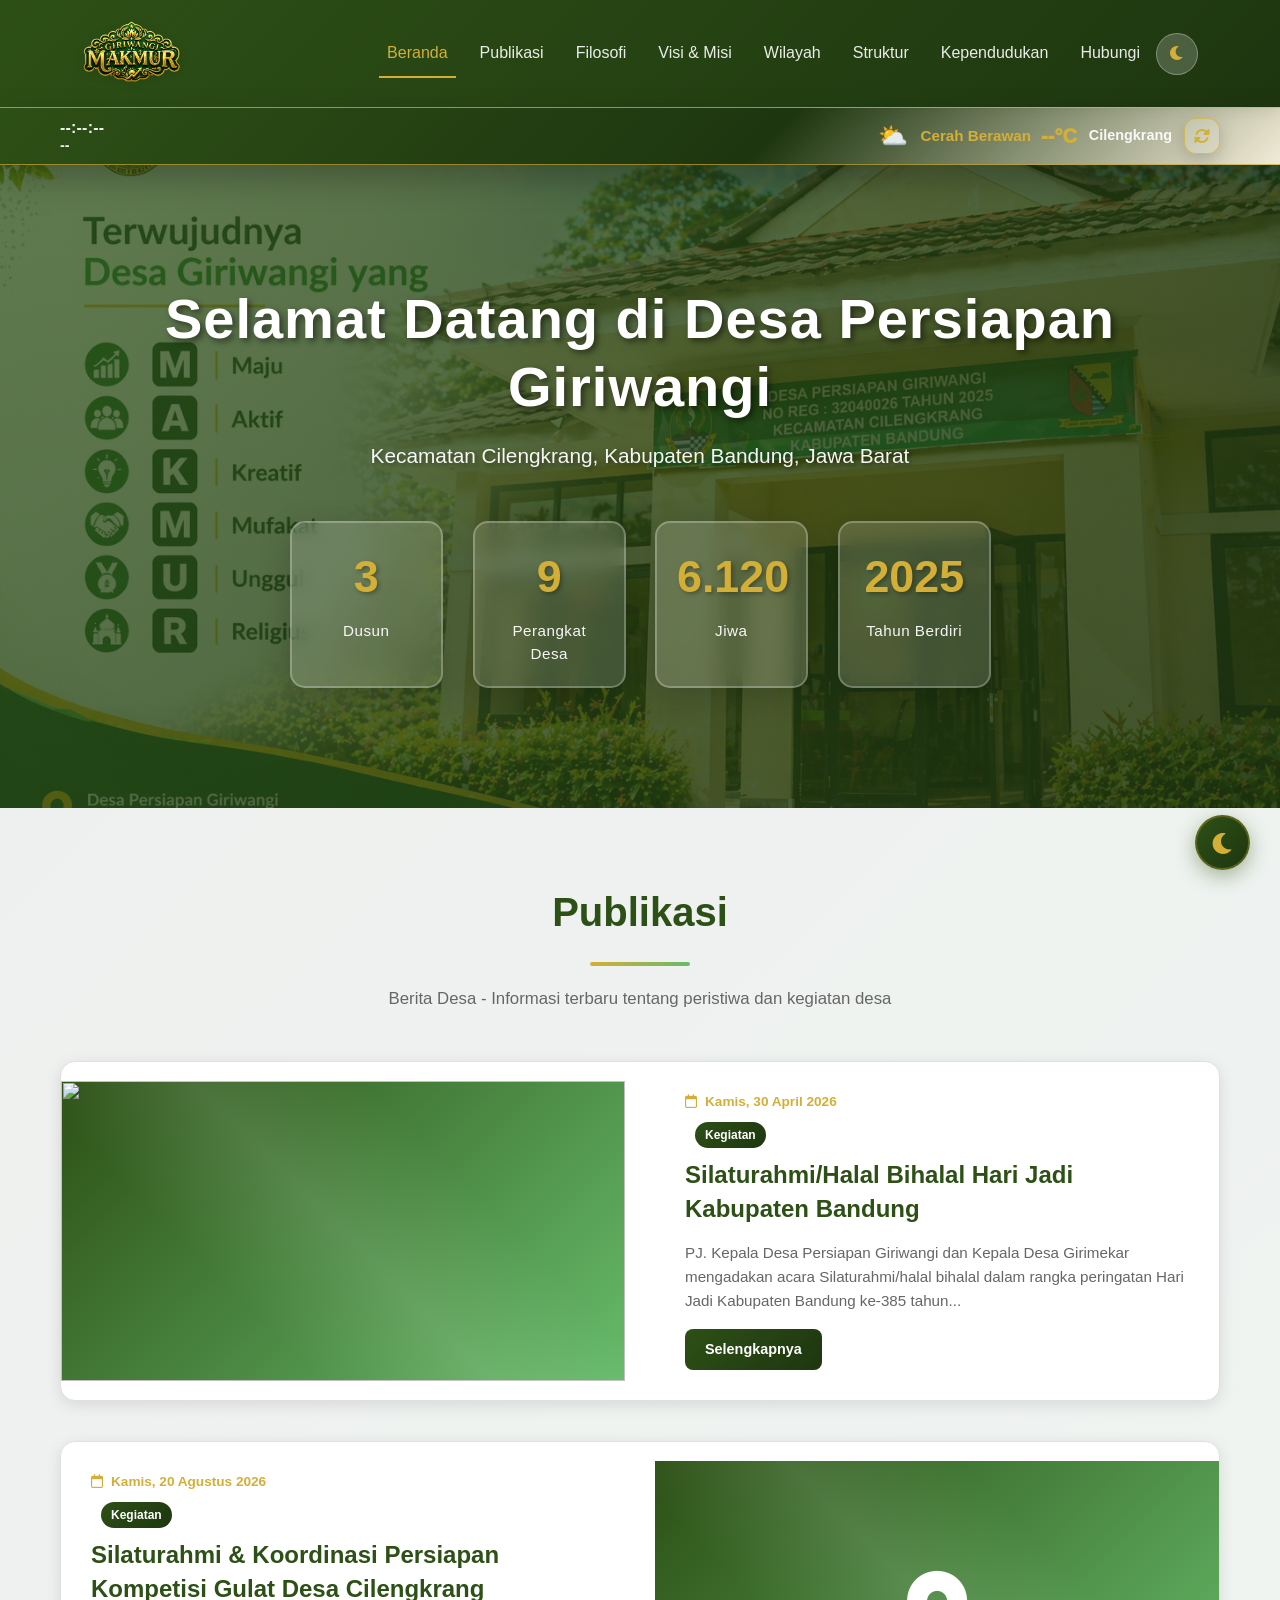
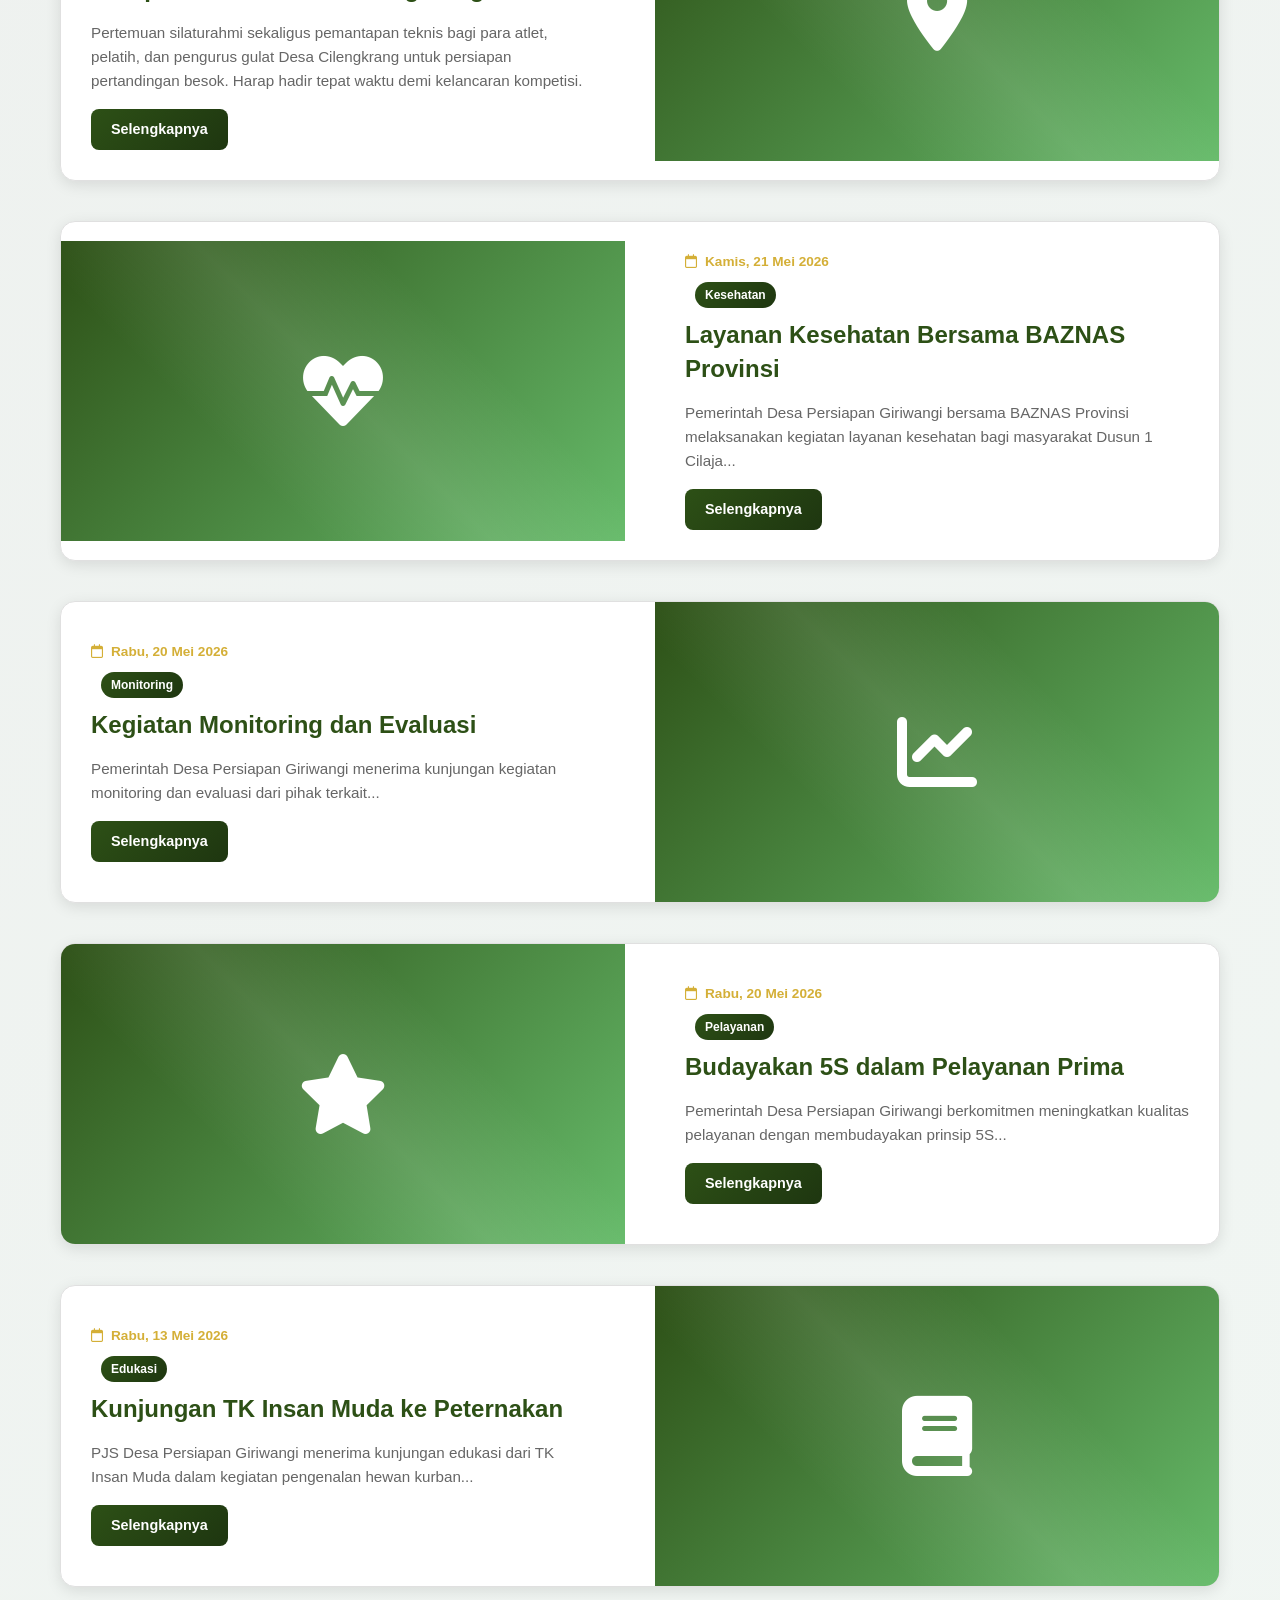
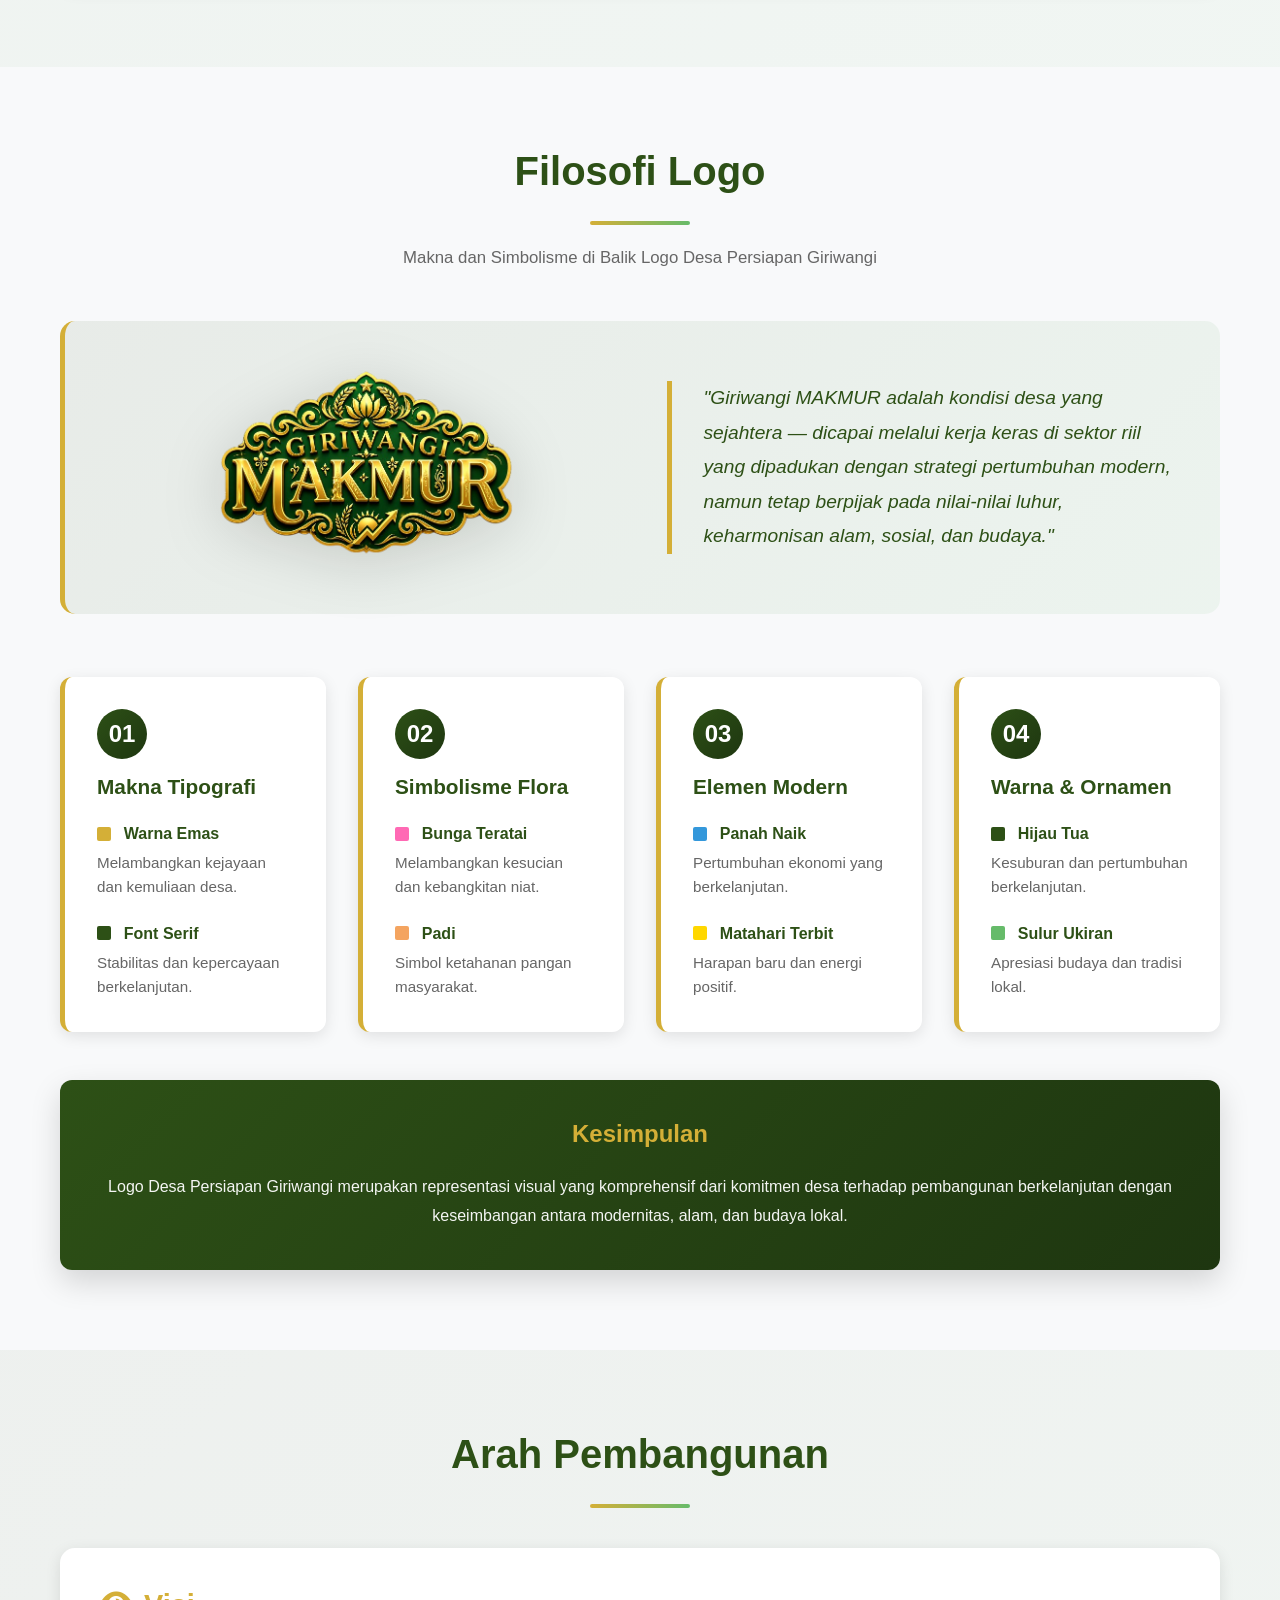
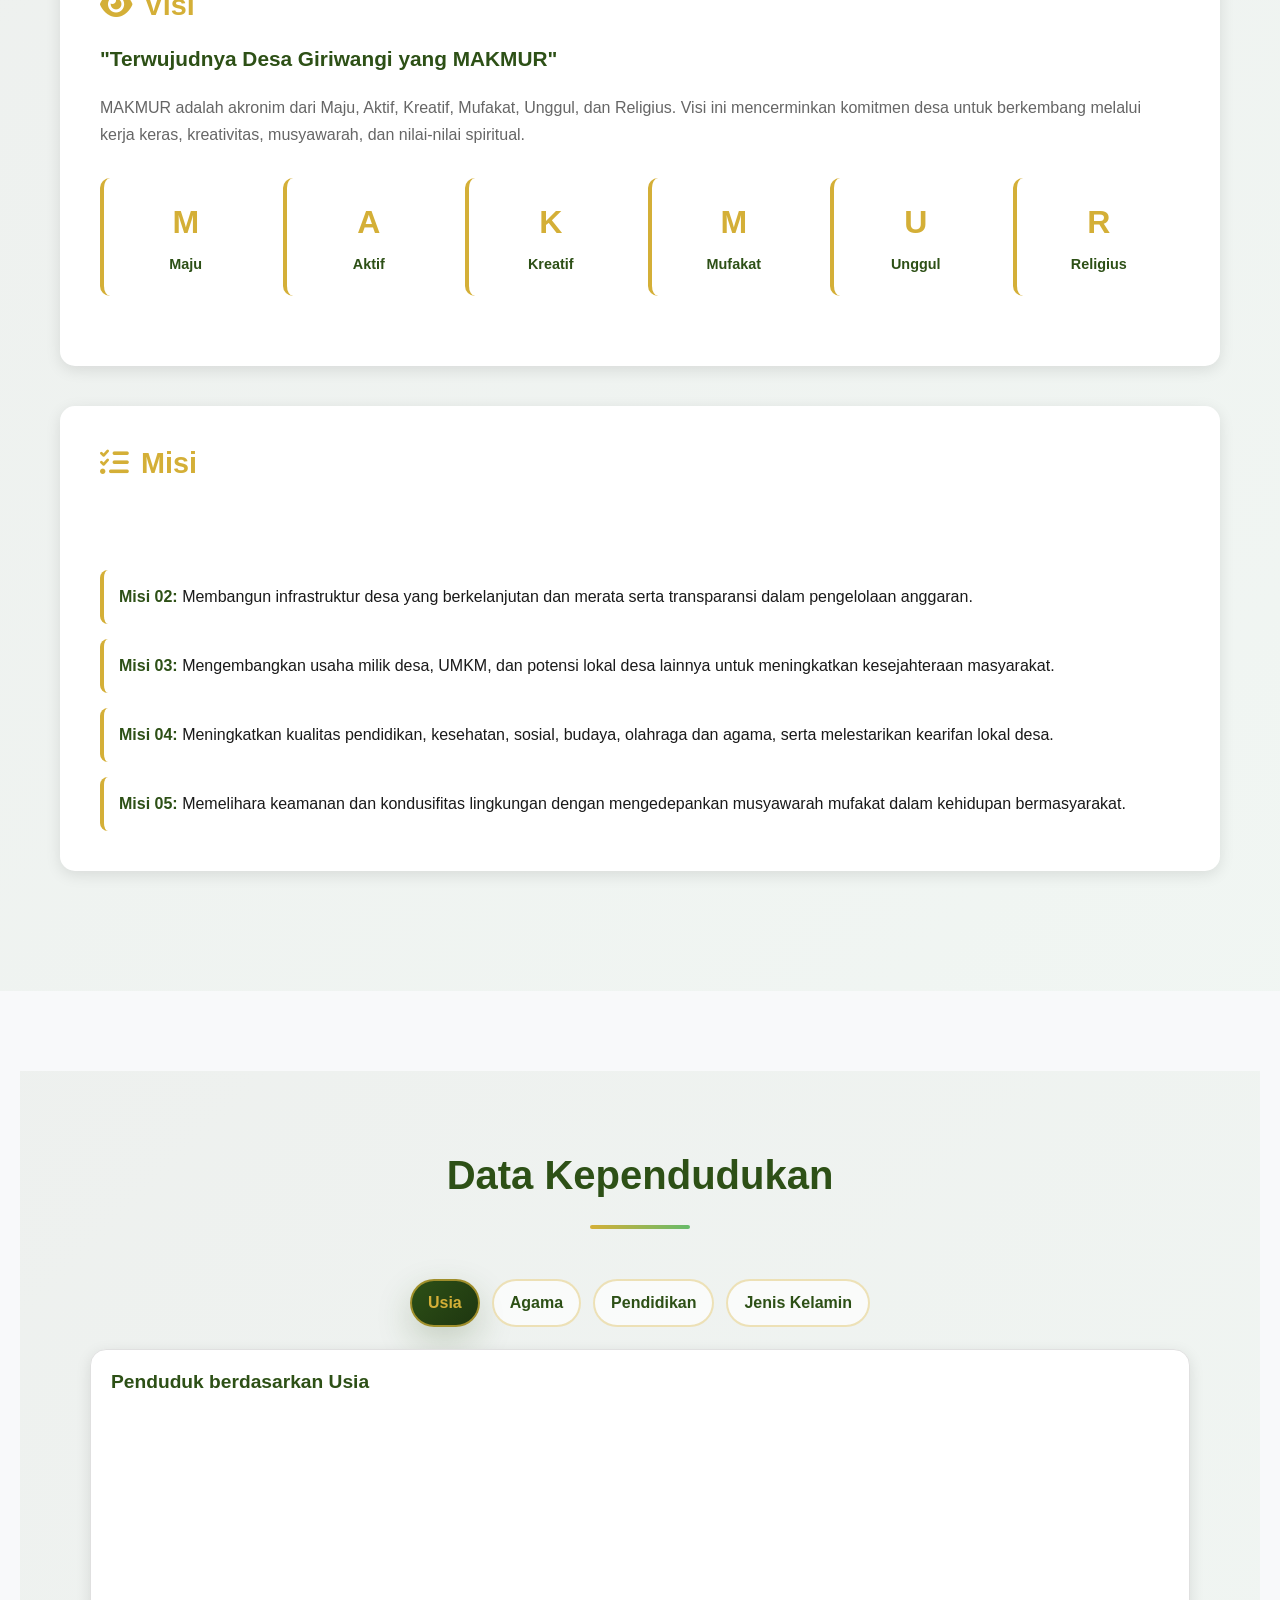
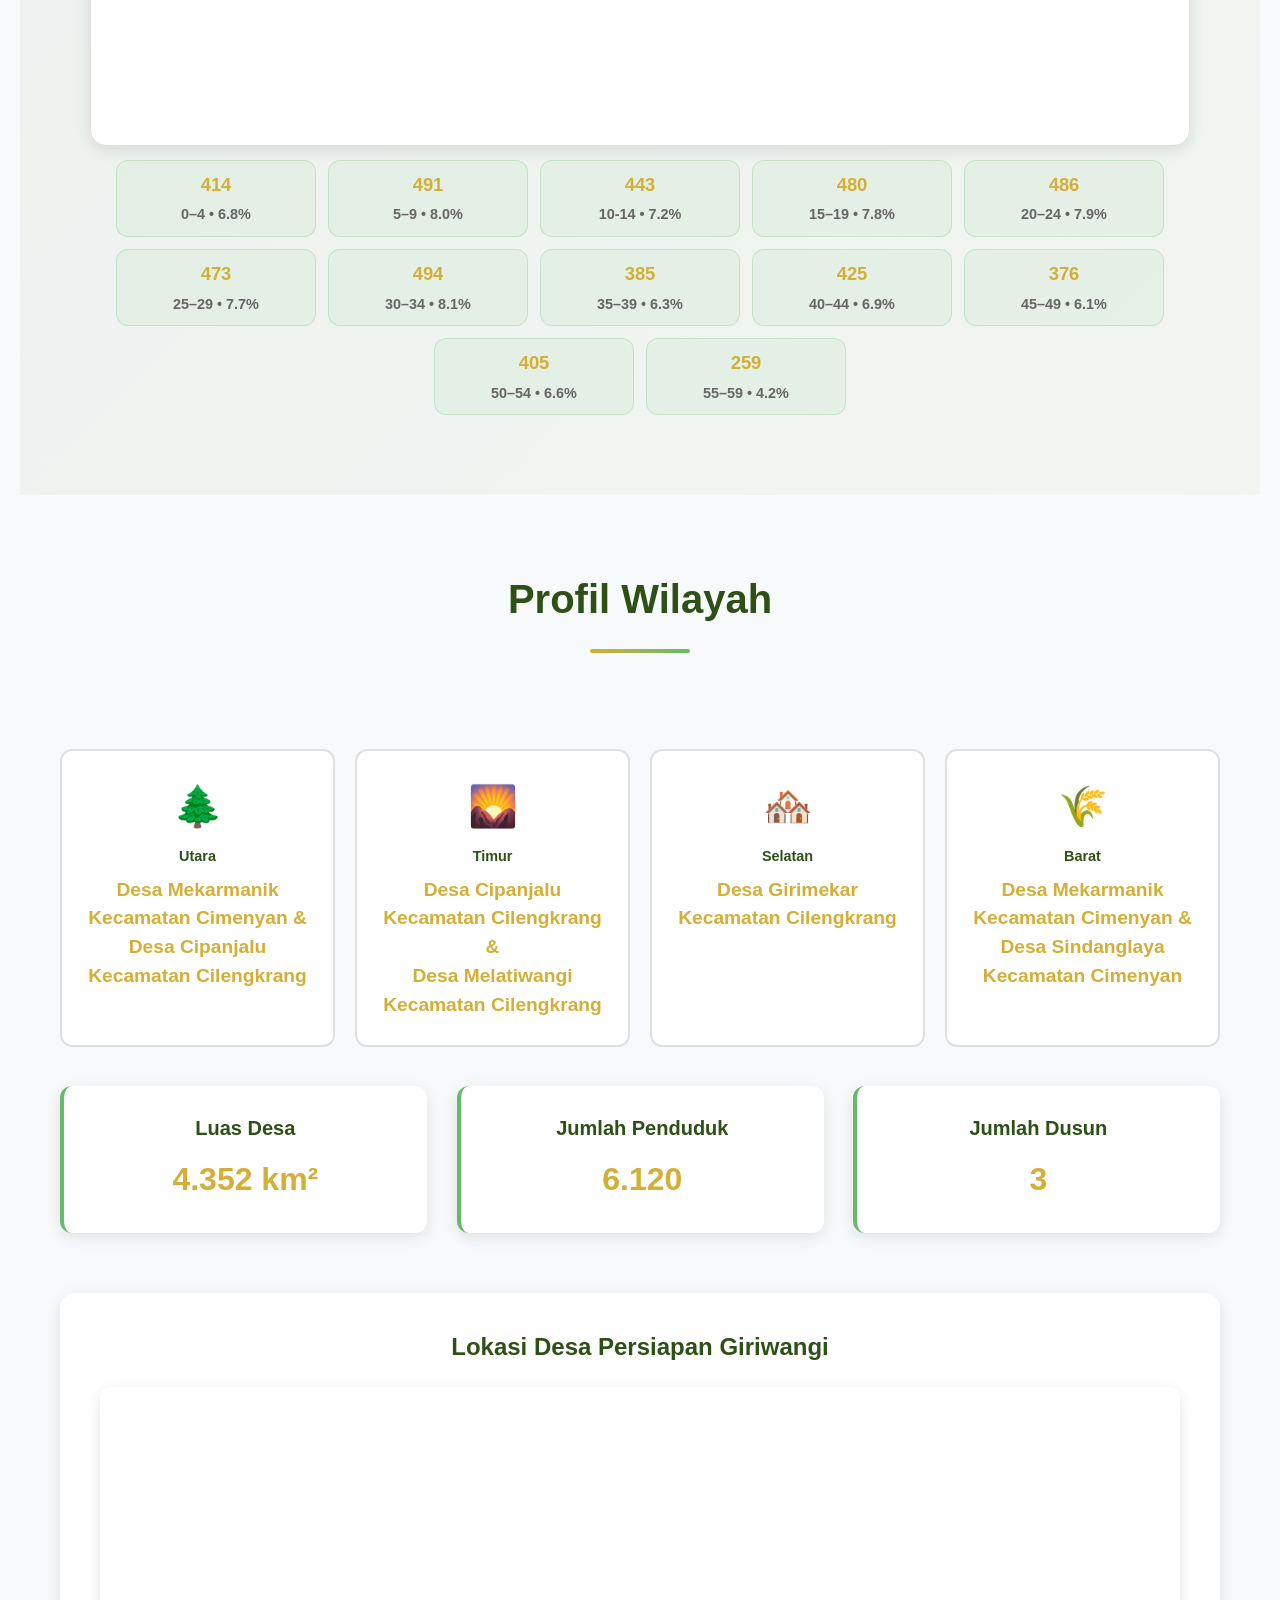
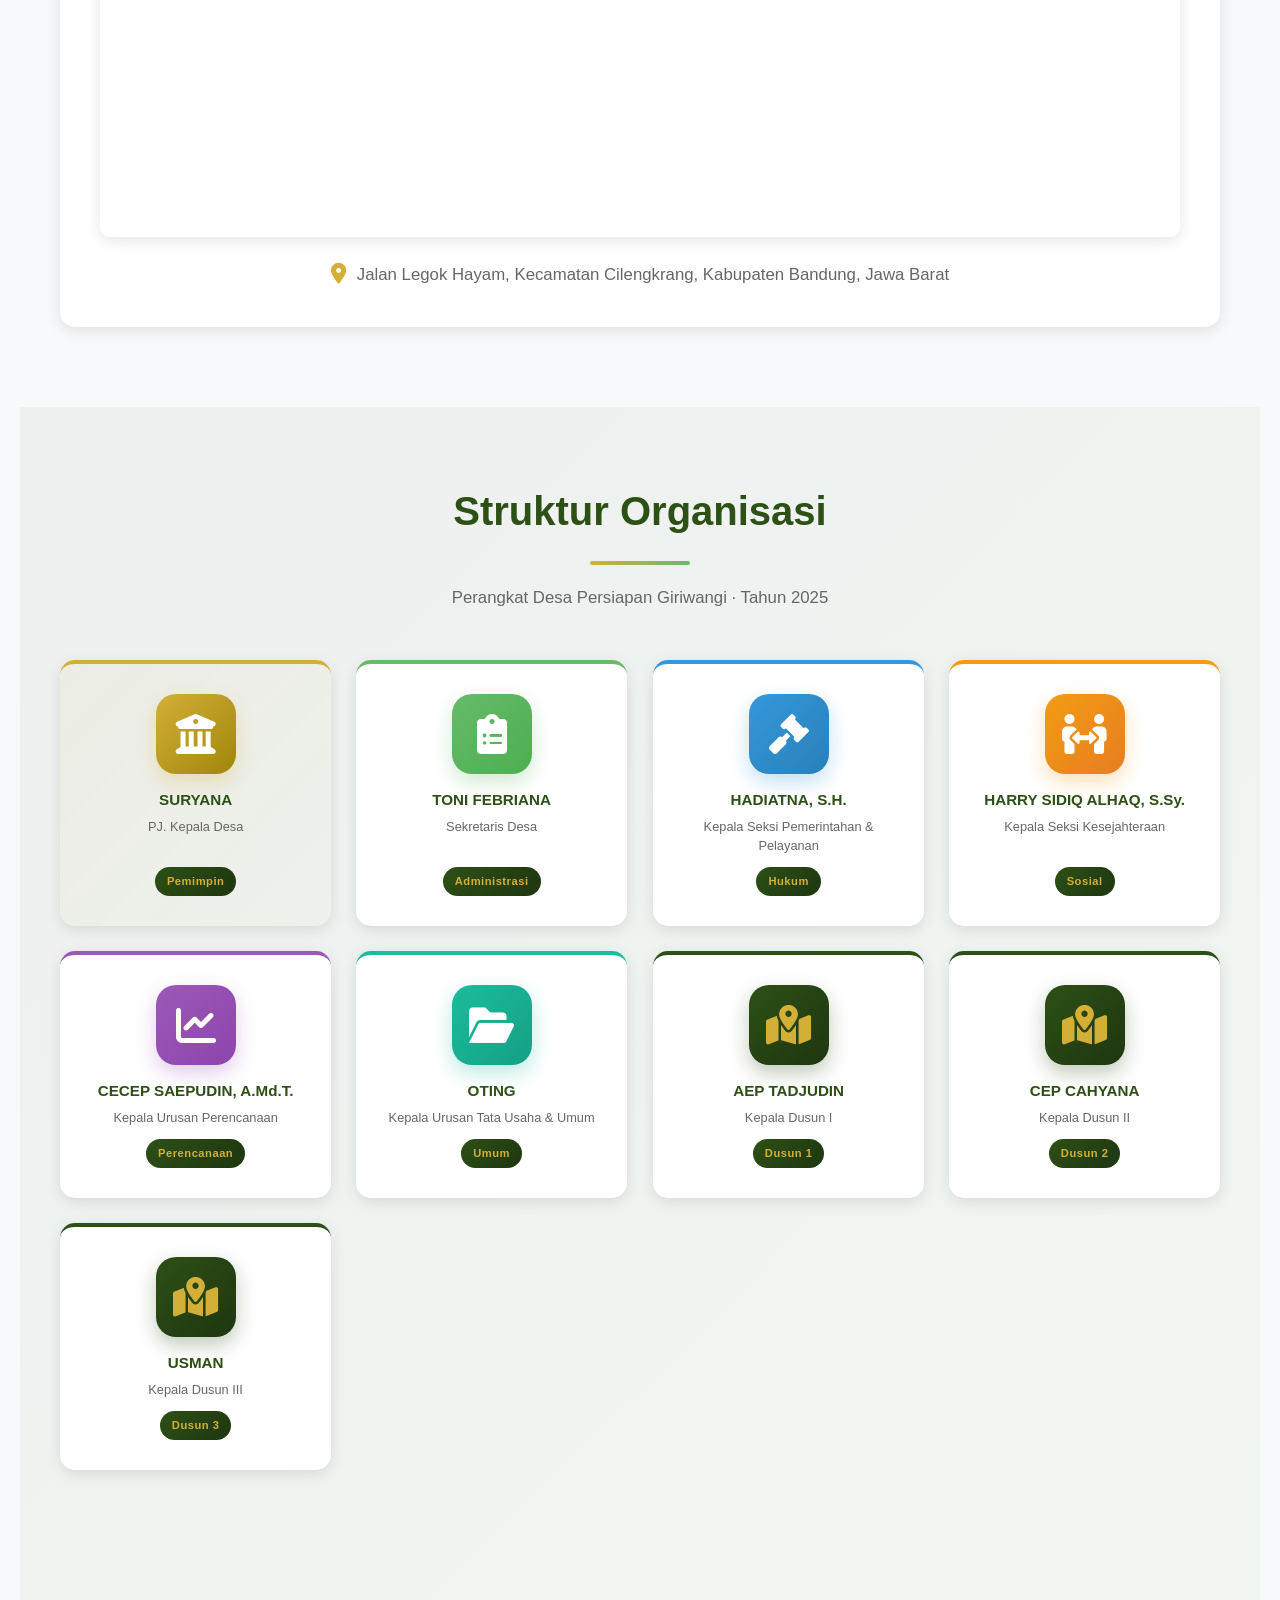
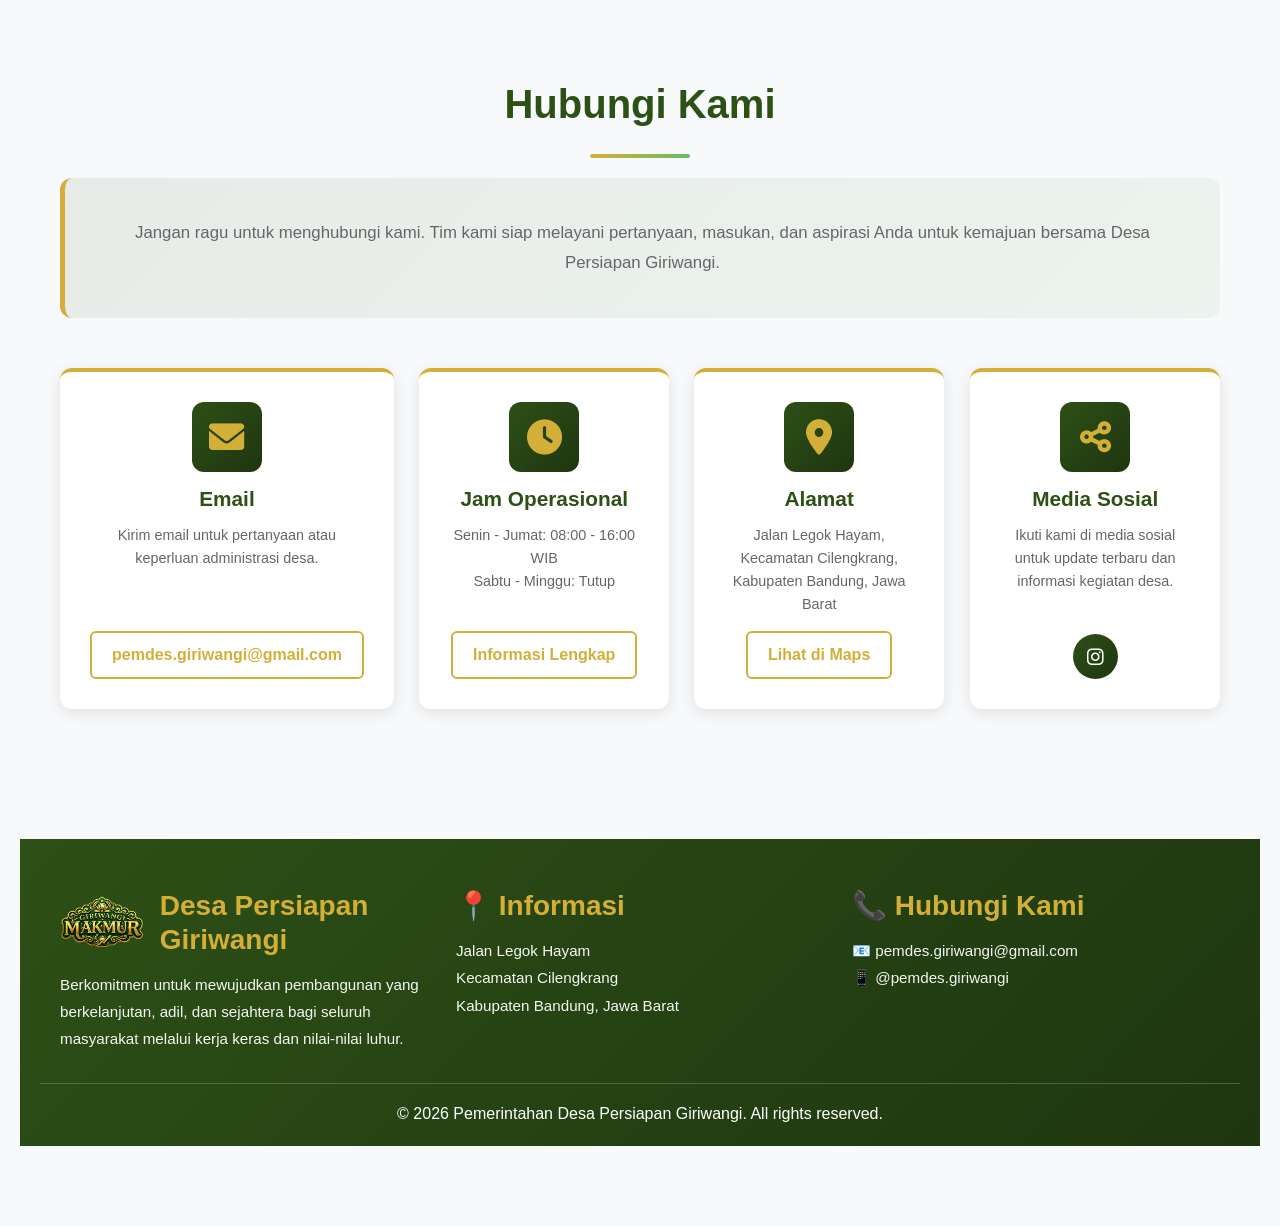
==== commit ed2db120: "section publikasi" ====
--- a/index.html
+++ b/index.html
@@ -112,7 +112,7 @@
         
         <div class="berita-grid">
             <div class="berita-item scroll-fade-in">
-                <div class="berita-image"><img src="https://res.cloudinary.com/dykoop6rv/image/upload/v1787054566/WhatsApp_Image_2026-08-06_at_09.01.37_rlzwpf.jpg" alt="" srcset=""></div>
+                <div class="berita-image"><img src="" alt="" srcset=""></div>
                 <div class="berita-content">
                     <div class="berita-date"><i class="far fa-calendar"></i> Kamis, 30 April 2026</div>
                     <span class="berita-category">Kegiatan</span>
@@ -125,10 +125,10 @@
             <div class="berita-item scroll-fade-in">
                 <div class="berita-image"><i class="fas fa-map-marker-alt"></i></div>
                 <div class="berita-content">
-                    <div class="berita-date"><i class="far fa-calendar"></i> Kamis, 30 April 2026</div>
-                    <span class="berita-category">Administrasi</span>
-                    <h3 class="berita-title">Identifikasi dan Verifikasi Batas Desa</h3>
-                    <p class="berita-excerpt">Pemerintah Desa Persiapan Giriwangi bersama Dinas Pemberdayaan Masyarakat dan Desa melaksanakan kegiatan identifikasi dan verifikasi batas desa...</p>
+                    <div class="berita-date"><i class="far fa-calendar"></i> Kamis, 20 Agustus 2026</div>
+                    <span class="berita-category">Kegiatan</span>
+                    <h3 class="berita-title">Silaturahmi & Koordinasi Persiapan Kompetisi Gulat Desa Cilengkrang</h3>
+                    <p class="berita-excerpt">Pertemuan silaturahmi sekaligus pemantapan teknis bagi para atlet, pelatih, dan pengurus gulat Desa Cilengkrang untuk persiapan pertandingan besok. Harap hadir tepat waktu demi kelancaran kompetisi.</p>
                     <button class="berita-btn">Selengkapnya</button>
                 </div>
             </div>
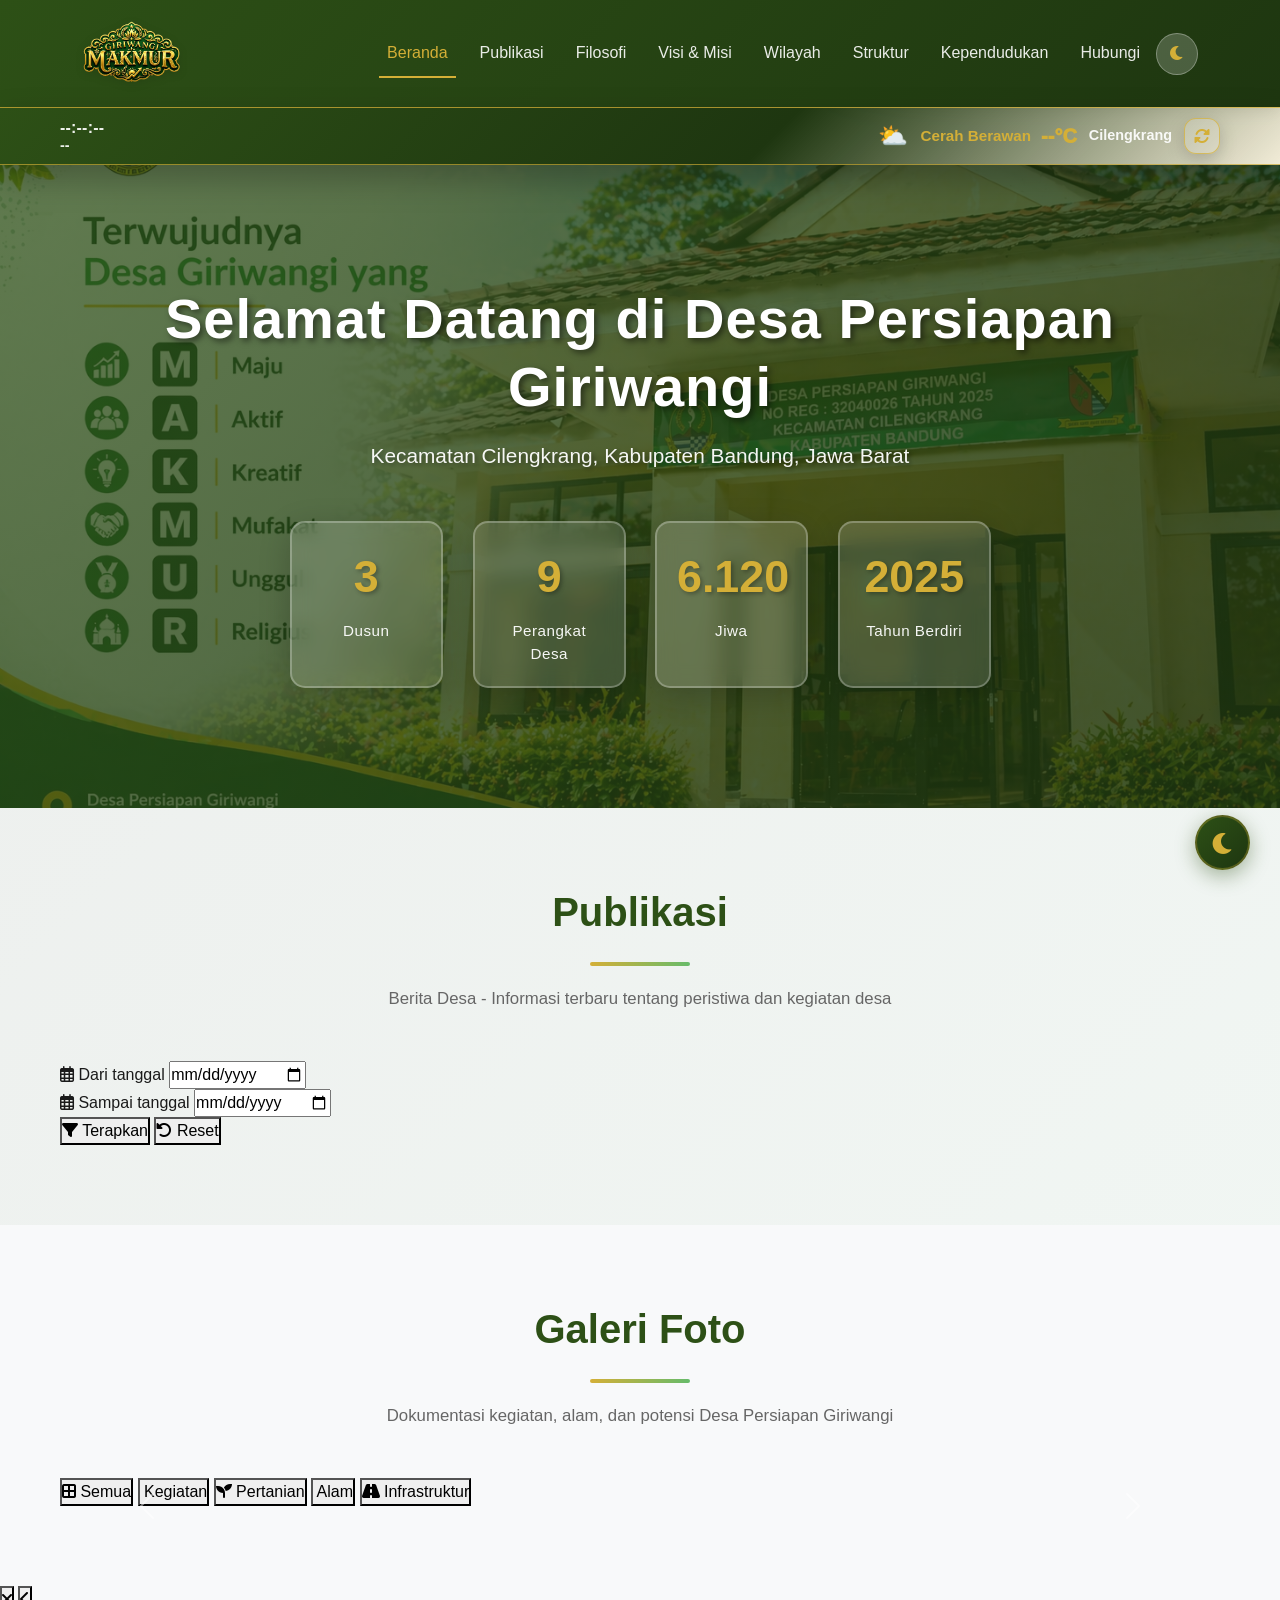
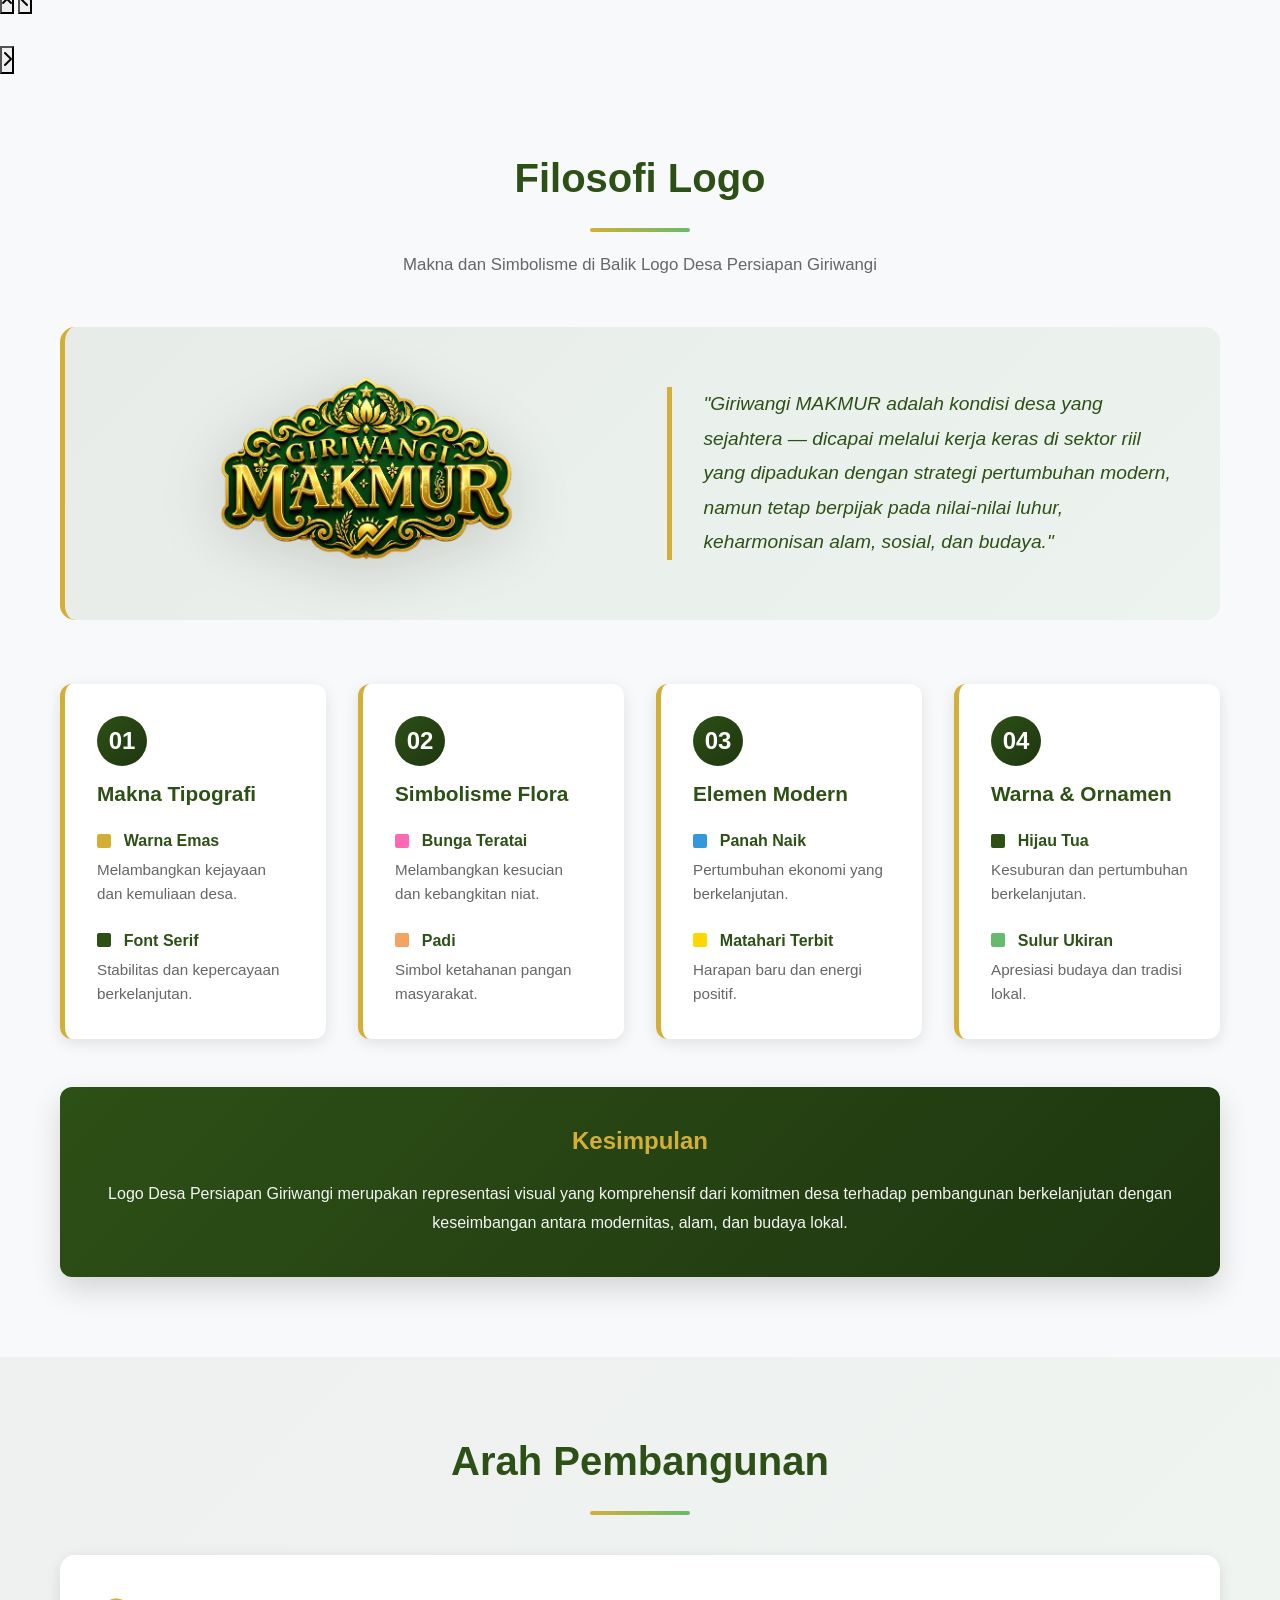
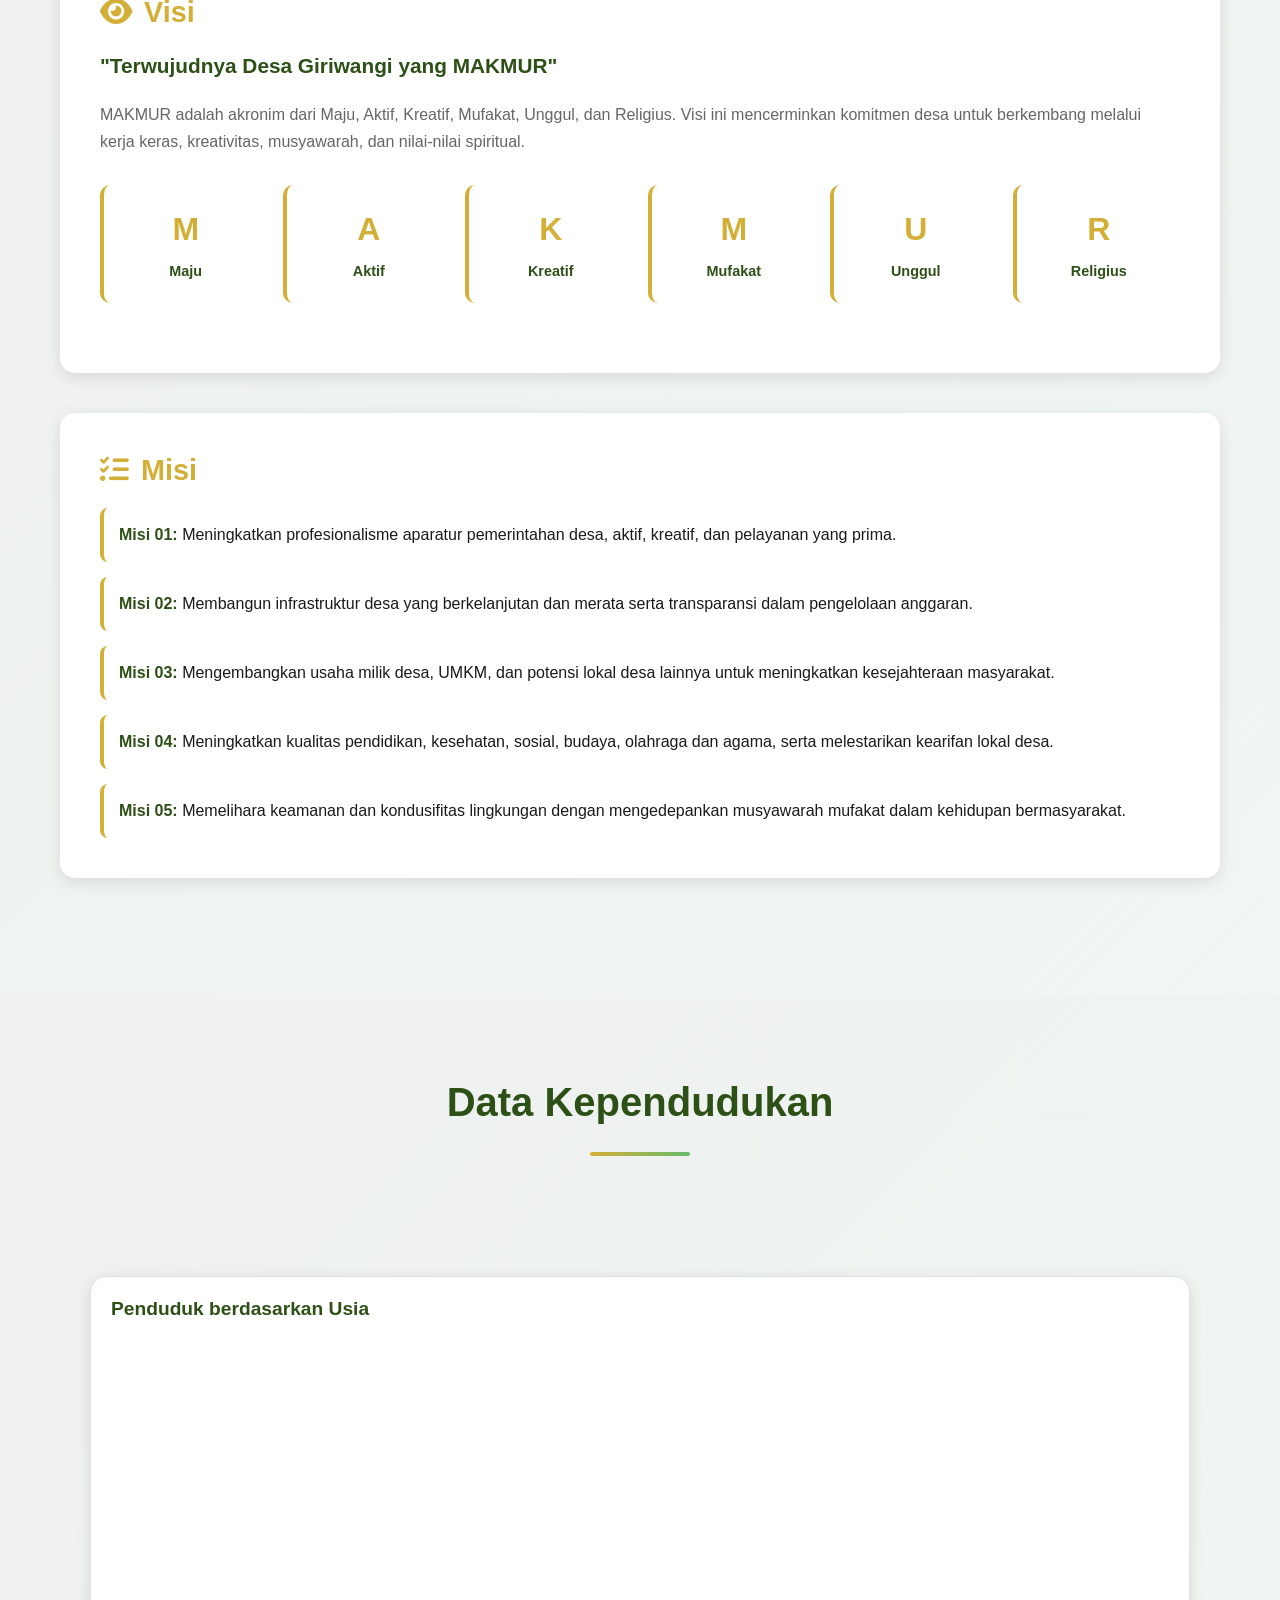
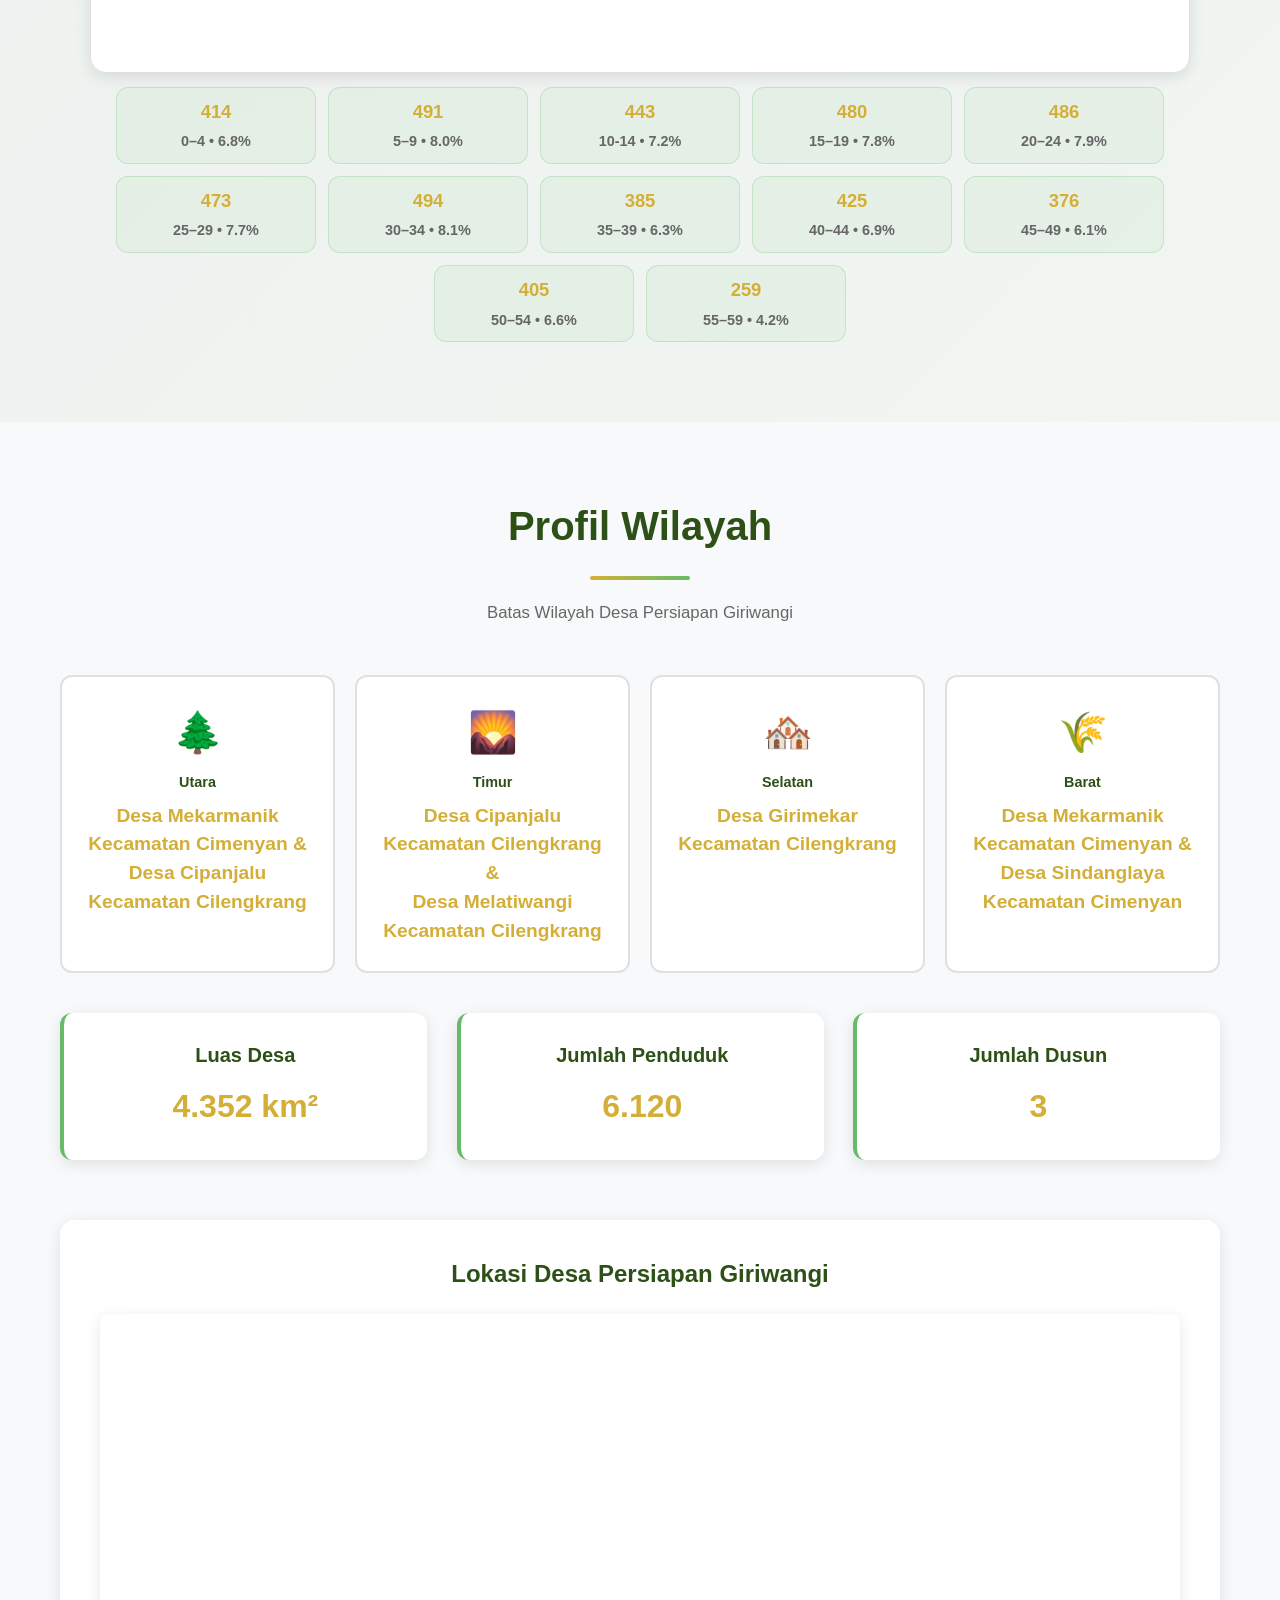
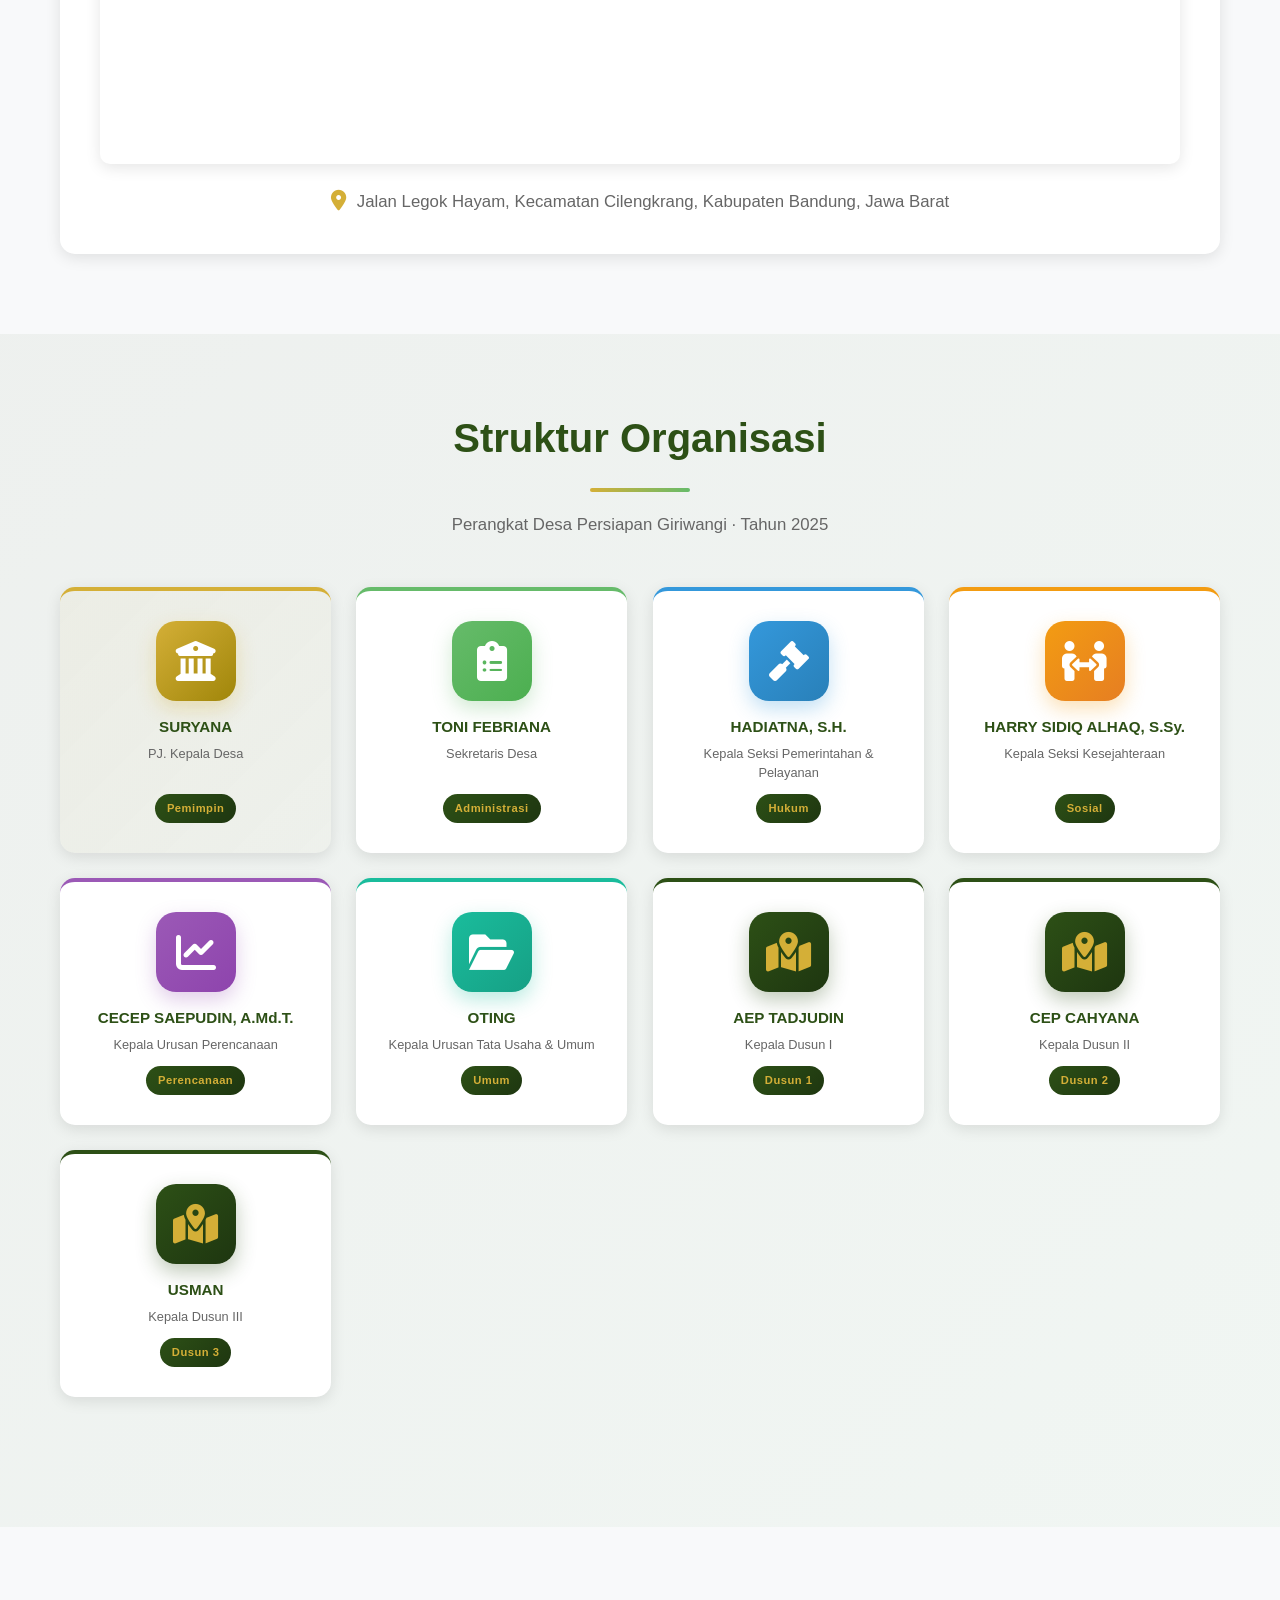
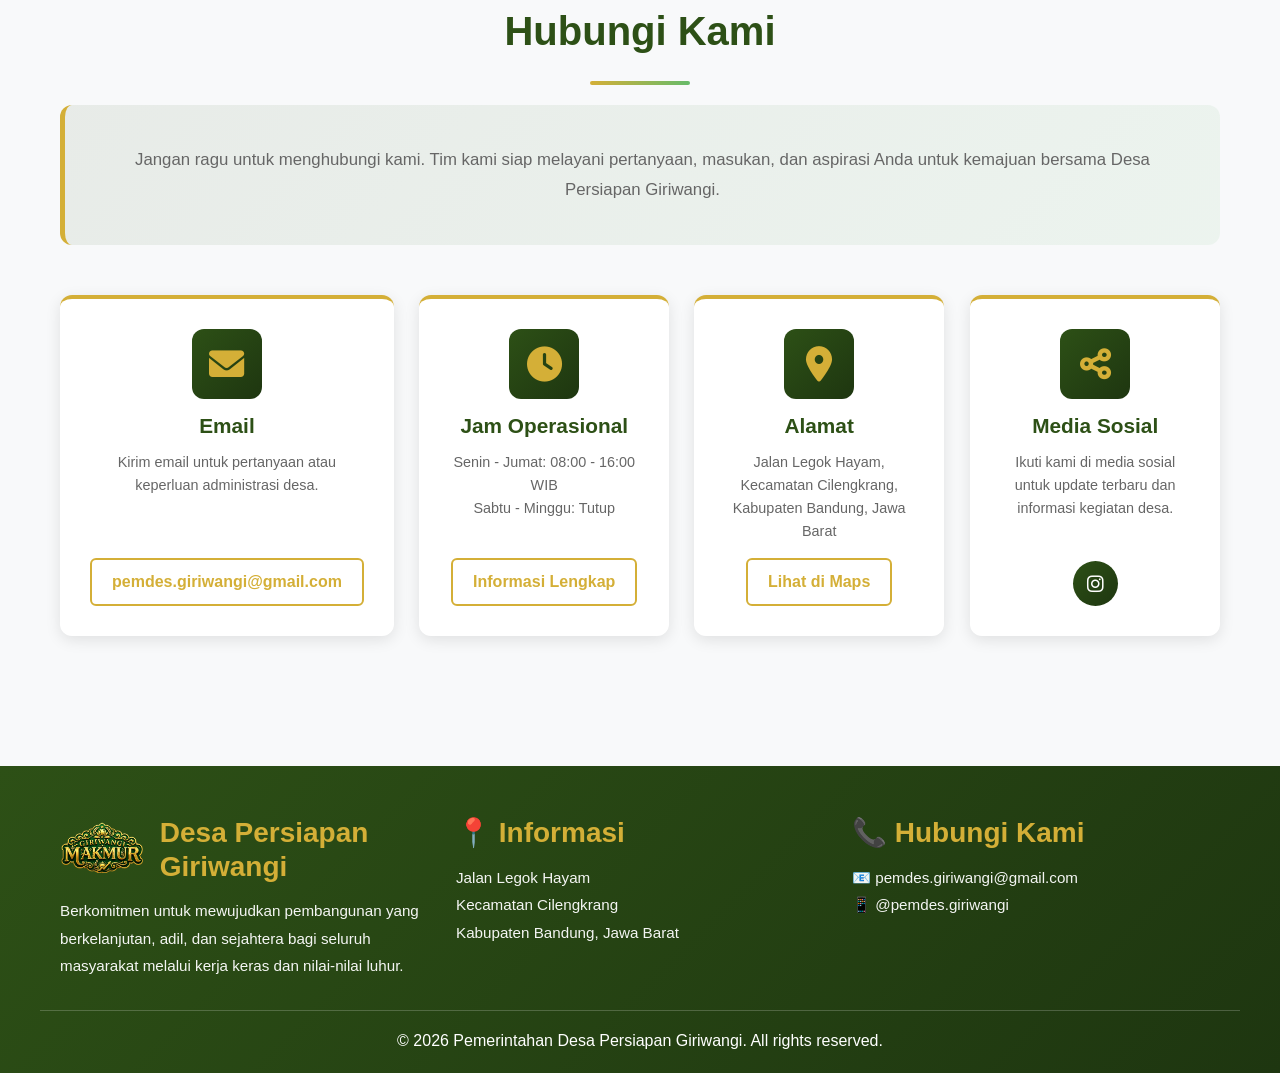
==== commit 73e82e31: "section gallery" ====
--- a/index.html
+++ b/index.html
@@ -110,78 +110,99 @@
         <h2 class="section-title scroll-fade-in">Publikasi</h2>
         <p class="section-subtitle scroll-fade-in">Berita Desa - Informasi terbaru tentang peristiwa dan kegiatan desa</p>
         
-        <div class="berita-grid">
-            <div class="berita-item scroll-fade-in">
-                <div class="berita-image"><img src="" alt="" srcset=""></div>
-                <div class="berita-content">
-                    <div class="berita-date"><i class="far fa-calendar"></i> Kamis, 30 April 2026</div>
-                    <span class="berita-category">Kegiatan</span>
-                    <h3 class="berita-title">Silaturahmi/Halal Bihalal Hari Jadi Kabupaten Bandung</h3>
-                    <p class="berita-excerpt">PJ. Kepala Desa Persiapan Giriwangi dan Kepala Desa Girimekar mengadakan acara Silaturahmi/halal bihalal dalam rangka peringatan Hari Jadi Kabupaten Bandung ke-385 tahun...</p>
-                    <button class="berita-btn">Selengkapnya</button>
-                </div>
-            </div>
-
-            <div class="berita-item scroll-fade-in">
-                <div class="berita-image"><i class="fas fa-map-marker-alt"></i></div>
-                <div class="berita-content">
-                    <div class="berita-date"><i class="far fa-calendar"></i> Kamis, 20 Agustus 2026</div>
-                    <span class="berita-category">Kegiatan</span>
-                    <h3 class="berita-title">Silaturahmi & Koordinasi Persiapan Kompetisi Gulat Desa Cilengkrang</h3>
-                    <p class="berita-excerpt">Pertemuan silaturahmi sekaligus pemantapan teknis bagi para atlet, pelatih, dan pengurus gulat Desa Cilengkrang untuk persiapan pertandingan besok. Harap hadir tepat waktu demi kelancaran kompetisi.</p>
-                    <button class="berita-btn">Selengkapnya</button>
-                </div>
-            </div>
-
-            <div class="berita-item scroll-fade-in">
-                <div class="berita-image"><i class="fas fa-heartbeat"></i></div>
-                <div class="berita-content">
-                    <div class="berita-date"><i class="far fa-calendar"></i> Kamis, 21 Mei 2026</div>
-                    <span class="berita-category">Kesehatan</span>
-                    <h3 class="berita-title">Layanan Kesehatan Bersama BAZNAS Provinsi</h3>
-                    <p class="berita-excerpt">Pemerintah Desa Persiapan Giriwangi bersama BAZNAS Provinsi melaksanakan kegiatan layanan kesehatan bagi masyarakat Dusun 1 Cilaja...</p>
-                    <button class="berita-btn">Selengkapnya</button>
-                </div>
-            </div>
-
-            <div class="berita-item scroll-fade-in">
-                <div class="berita-image"><i class="fas fa-chart-line"></i></div>
-                <div class="berita-content">
-                    <div class="berita-date"><i class="far fa-calendar"></i> Rabu, 20 Mei 2026</div>
-                    <span class="berita-category">Monitoring</span>
-                    <h3 class="berita-title">Kegiatan Monitoring dan Evaluasi</h3>
-                    <p class="berita-excerpt">Pemerintah Desa Persiapan Giriwangi menerima kunjungan kegiatan monitoring dan evaluasi dari pihak terkait...</p>
-                    <button class="berita-btn">Selengkapnya</button>
-                </div>
-            </div>
-
-            <div class="berita-item scroll-fade-in">
-                <div class="berita-image"><i class="fas fa-star"></i></div>
-                <div class="berita-content">
-                    <div class="berita-date"><i class="far fa-calendar"></i> Rabu, 20 Mei 2026</div>
-                    <span class="berita-category">Pelayanan</span>
-                    <h3 class="berita-title">Budayakan 5S dalam Pelayanan Prima</h3>
-                    <p class="berita-excerpt">Pemerintah Desa Persiapan Giriwangi berkomitmen meningkatkan kualitas pelayanan dengan membudayakan prinsip 5S...</p>
-                    <button class="berita-btn">Selengkapnya</button>
-                </div>
-            </div>
-
-            <div class="berita-item scroll-fade-in">
-                <div class="berita-image"><i class="fas fa-book"></i></div>
-                <div class="berita-content">
-                    <div class="berita-date"><i class="far fa-calendar"></i> Rabu, 13 Mei 2026</div>
-                    <span class="berita-category">Edukasi</span>
-                    <h3 class="berita-title">Kunjungan TK Insan Muda ke Peternakan</h3>
-                    <p class="berita-excerpt">PJS Desa Persiapan Giriwangi menerima kunjungan edukasi dari TK Insan Muda dalam kegiatan pengenalan hewan kurban...</p>
-                    <button class="berita-btn">Selengkapnya</button>
-                </div>
-            </div>
-        </div>
-    </div>
-</section>
-
-
-
+        <!-- Filter tanggal -->
+        <div class="berita-filter-card scroll-fade-in">
+            <div class="berita-filter-field">
+                <label for="filterFrom"><i class="far fa-calendar-alt"></i> Dari tanggal</label>
+                <input type="date" id="filterFrom">
+            </div>
+            <div class="berita-filter-field">
+                <label for="filterTo"><i class="far fa-calendar-alt"></i> Sampai tanggal</label>
+                <input type="date" id="filterTo">
+            </div>
+            <div class="berita-filter-actions">
+                <button id="filterApply" class="berita-filter-btn berita-filter-btn-primary">
+                    <i class="fas fa-filter"></i> Terapkan
+                </button>
+                <button id="filterClear" class="berita-filter-btn berita-filter-btn-ghost">
+                    <i class="fas fa-rotate-left"></i> Reset
+                </button>
+            </div>
+        </div>
+        <div id="filterInfo" class="berita-filter-info d-none">
+            <i class="fas fa-circle-info"></i>
+            <span id="filterInfoText"></span>
+        </div>
+
+        <!-- List berita (di-render oleh script.js) -->
+        <div id="beritaList" class="row g-4"></div>
+
+        <!-- Info halaman + pagination -->
+        <p id="pageInfo" class="text-muted small mt-4 mb-2"></p>
+        <div id="paginationContainer" class="d-flex flex-wrap gap-2"></div>
+    </div>
+</section>
+
+<!-- Modal detail berita -->
+<div class="modal fade" id="beritaModal" tabindex="-1" aria-hidden="true">
+    <div class="modal-dialog modal-dialog-centered">
+        <div class="modal-content">
+            <div class="modal-header">
+                <div>
+                    <span id="modalCategory" class="badge mb-2" style="background: linear-gradient(135deg, var(--primary) 0%, var(--primary-dark) 100%); color: white;"></span>
+                    <h5 class="modal-title" id="modalTitle"></h5>
+                    <small class="text-muted" id="modalDate"></small>
+                </div>
+                <button type="button" class="btn-close" data-bs-dismiss="modal" aria-label="Close"></button>
+            </div>
+            <div class="modal-body" id="modalBody"></div>
+        </div>
+    </div>
+</div>
+
+
+<!-- GALERI FOTO SECTION -->
+<section class="section-padding" id="galeri">
+    <div class="container-custom">
+        <h2 class="section-title scroll-fade-in">Galeri Foto</h2>
+        <p class="section-subtitle scroll-fade-in">
+            Dokumentasi kegiatan, alam, dan potensi Desa Persiapan Giriwangi
+        </p>
+
+        <div class="galeri-filter-card scroll-fade-in" id="galeriFilter">
+            <button class="galeri-filter-btn active" type="button" data-filter="all"><i class="fas fa-border-all"></i> Semua</button>
+            <button class="galeri-filter-btn" type="button" data-filter="kegiatan"><i class="fas fa-people-group"></i> Kegiatan</button>
+            <button class="galeri-filter-btn" type="button" data-filter="pertanian"><i class="fas fa-seedling"></i> Pertanian</button>
+            <button class="galeri-filter-btn" type="button" data-filter="alam"><i class="fas fa-mountain-sun"></i> Alam</button>
+            <button class="galeri-filter-btn" type="button" data-filter="infrastruktur"><i class="fas fa-road"></i> Infrastruktur</button>
+        </div>
+
+        <div id="galeriCarousel" class="carousel slide galeri-carousel scroll-fade-in" data-bs-ride="carousel" data-bs-interval="3500">
+            <div class="carousel-indicators" id="galeriIndicators"></div>
+            <div class="carousel-inner" id="galeriInner"></div>
+            <button class="carousel-control-prev" type="button" data-bs-target="#galeriCarousel" data-bs-slide="prev">
+                <span class="carousel-control-prev-icon" aria-hidden="true"></span>
+            </button>
+            <button class="carousel-control-next" type="button" data-bs-target="#galeriCarousel" data-bs-slide="next">
+                <span class="carousel-control-next-icon" aria-hidden="true"></span>
+            </button>
+        </div>
+    </div>
+</section>
+
+<!-- LIGHTBOX GALERI -->
+<div class="galeri-lightbox" id="galeriLightbox">
+    <button class="galeri-lightbox-close" id="galeriLightboxClose" aria-label="Tutup"><i class="fas fa-times"></i></button>
+    <button class="galeri-lightbox-nav galeri-lightbox-prev" id="galeriLightboxPrev" aria-label="Sebelumnya"><i class="fas fa-chevron-left"></i></button>
+    <div class="galeri-lightbox-content">
+        <img src="" alt="" id="galeriLightboxImg">
+        <div class="galeri-lightbox-caption">
+            <span class="galeri-lightbox-category" id="galeriLightboxCategory"></span>
+            <h5 id="galeriLightboxTitle"></h5>
+        </div>
+    </div>
+    <button class="galeri-lightbox-nav galeri-lightbox-next" id="galeriLightboxNext" aria-label="Berikutnya"><i class="fas fa-chevron-right"></i></button>
+</div>
 
 
 <!-- FILOSOFI LOGO SECTION -->
@@ -300,9 +321,7 @@
         </div>
     </div>
 </section>
-<!-- HUBUNGI KAMI SECTION -->
-<section class="section-padding" id="hubungi">
-    <!-- DATA KEPENDUDUKAN SECTION -->
+<!-- DATA KEPENDUDUKAN SECTION -->
 <section class="section-padding bg-light-gradient" id="kependudukan">
     <div class="container-custom">
         <h2 class="section-title scroll-fade-in">Data Kependudukan</h2>
--- a/styles.css
+++ b/styles.css
@@ -2246,6 +2246,17 @@
   .weatherbar-inner{ padding: 8px 15px; }
   .weatherbar-time{ font-size: 1rem; }
   .weatherbar-temp{ font-size: 1.1rem; }
+}
+
+/* ===== MODAL BERITA DI ATAS WEATHERBAR ===== */
+/* Weatherbar z-index bisa sampai 4000 (mobile fixed), jadi modal & backdrop-nya
+   harus di atas itu supaya "Selengkapnya" nggak ketutup/ketiban weatherbar */
+.modal-backdrop {
+  z-index: 4998 !important;
+}
+
+.modal {
+  z-index: 4999 !important;
 }
 
 /* ===== FLOATING THEME TOGGLE ===== */
@@ -2633,6 +2644,412 @@
     padding-bottom: calc(var(--weatherbar-height-mobile, 0px) + 16px) !important;
   }
 }
+/* ===== FILTER BERITA ===== */
+.berita-filter-card {
+  display: flex;
+  flex-wrap: wrap;
+  align-items: flex-end;
+  gap: 16px 20px;
+  background: rgba(255, 255, 255, 0.65);
+  border: 1px solid rgba(212, 175, 55, 0.3);
+  border-radius: 16px;
+  padding: 18px 22px;
+  margin-bottom: 18px;
+  box-shadow: var(--shadow);
+}
+
+[data-theme="dark"] .berita-filter-card {
+  background: rgba(42, 42, 42, 0.8);
+  border-color: rgba(212, 175, 55, 0.25);
+}
+
+.berita-filter-field {
+  display: flex;
+  flex-direction: column;
+  gap: 6px;
+  flex: 0 1 220px;
+  min-width: 150px;
+}
+
+.berita-filter-field label {
+  font-size: 0.8rem;
+  font-weight: 700;
+  color: var(--primary);
+  display: flex;
+  align-items: center;
+  gap: 6px;
+}
+
+[data-theme="dark"] .berita-filter-field label {
+  color: var(--secondary);
+}
+
+.berita-filter-field input[type="date"] {
+  border: 2px solid rgba(212, 175, 55, 0.3);
+  border-radius: 10px;
+  padding: 9px 12px;
+  font-size: 0.9rem;
+  background: var(--white);
+  color: var(--text-dark);
+  transition: border-color .2s ease, box-shadow .2s ease;
+}
+
+[data-theme="dark"] .berita-filter-field input[type="date"] {
+  background: #232323;
+  border-color: rgba(212, 175, 55, 0.3);
+  color: var(--text-dark);
+  color-scheme: dark;
+}
+
+.berita-filter-field input[type="date"]:focus {
+  outline: none;
+  border-color: var(--secondary);
+  box-shadow: 0 0 0 3px rgba(212, 175, 55, 0.2);
+}
+
+.berita-filter-actions {
+  display: flex;
+  gap: 10px;
+  flex: 0 0 auto;
+}
+
+.berita-filter-btn {
+  border-radius: 999px;
+  padding: 10px 20px;
+  font-weight: 700;
+  font-size: 0.85rem;
+  cursor: pointer;
+  border: 2px solid transparent;
+  transition: all .25s ease;
+  white-space: nowrap;
+  display: inline-flex;
+  align-items: center;
+  gap: 8px;
+}
+
+.berita-filter-btn-primary {
+  background: linear-gradient(135deg, var(--primary) 0%, var(--primary-dark) 100%);
+  color: var(--secondary);
+  border-color: rgba(212, 175, 55, 0.7);
+}
+
+.berita-filter-btn-primary:hover {
+  transform: translateY(-2px);
+  box-shadow: 0 10px 25px rgba(45, 80, 22, 0.25);
+}
+
+.berita-filter-btn-ghost {
+  background: transparent;
+  color: var(--text-light);
+  border-color: var(--border-color);
+}
+
+.berita-filter-btn-ghost:hover {
+  border-color: var(--secondary);
+  color: var(--primary);
+  transform: translateY(-2px);
+}
+
+[data-theme="dark"] .berita-filter-btn-ghost:hover {
+  color: var(--secondary);
+}
+
+.berita-filter-info {
+  display: flex;
+  align-items: center;
+  gap: 8px;
+  background: rgba(212, 175, 55, 0.12);
+  border: 1px solid rgba(212, 175, 55, 0.3);
+  color: var(--primary);
+  font-size: 0.85rem;
+  font-weight: 600;
+  padding: 10px 16px;
+  border-radius: 10px;
+  margin-bottom: 24px;
+}
+
+[data-theme="dark"] .berita-filter-info {
+  color: var(--secondary);
+}
+
+.berita-filter-info.d-none {
+  display: none;
+}
+
+@media (max-width: 576px) {
+  .berita-filter-card {
+    flex-direction: column;
+    align-items: stretch;
+  }
+  .berita-filter-actions {
+    width: 100%;
+  }
+  .berita-filter-btn {
+    flex: 1;
+    justify-content: center;
+  }
+}
+
+/* ===== GALERI FOTO ===== */
+.galeri-filter-card {
+  display: flex;
+  flex-wrap: wrap;
+  gap: 10px;
+  justify-content: center;
+  background: rgba(255, 255, 255, 0.55);
+  border: 1px solid rgba(212, 175, 55, 0.3);
+  border-radius: 18px;
+  padding: 16px 18px;
+  margin: 18px 0 28px;
+  backdrop-filter: blur(6px);
+  box-shadow: var(--shadow);
+}
+
+[data-theme="dark"] .galeri-filter-card {
+  background: rgba(42, 42, 42, 0.7);
+  border-color: rgba(212, 175, 55, 0.25);
+}
+
+.galeri-filter-btn {
+  border: 2px solid rgba(212, 175, 55, 0.35);
+  background: rgba(255, 255, 255, 0.65);
+  color: var(--primary);
+  padding: 8px 18px;
+  border-radius: 999px;
+  cursor: pointer;
+  font-weight: 700;
+  font-size: 0.9rem;
+  display: inline-flex;
+  align-items: center;
+  gap: 8px;
+  transition: all .25s ease;
+  user-select: none;
+}
+
+[data-theme="dark"] .galeri-filter-btn {
+  background: rgba(60, 60, 60, 0.9);
+  border-color: rgba(212, 175, 55, 0.35);
+  color: var(--secondary);
+}
+
+.galeri-filter-btn:hover {
+  transform: translateY(-2px);
+  border-color: var(--secondary);
+  box-shadow: 0 8px 20px rgba(45, 80, 22, 0.15);
+}
+
+.galeri-filter-btn.active {
+  background: linear-gradient(135deg, var(--primary) 0%, var(--primary-dark) 100%);
+  color: var(--secondary);
+  border-color: rgba(212, 175, 55, 0.7);
+  box-shadow: 0 10px 25px rgba(45, 80, 22, 0.22);
+}
+
+/* Carousel otomatis */
+.galeri-carousel {
+  border-radius: 22px;
+  overflow: hidden;
+  box-shadow: var(--shadow-lg);
+  border: 1px solid rgba(212, 175, 55, 0.25);
+}
+
+.galeri-carousel .carousel-item {
+  height: 300px;
+  background: linear-gradient(135deg, var(--primary) 0%, var(--primary-dark) 100%);
+}
+
+@media (min-width: 768px) {
+  .galeri-carousel .carousel-item {
+    height: 460px;
+  }
+}
+
+.galeri-carousel .carousel-item img {
+  width: 100%;
+  height: 100%;
+  object-fit: cover;
+  cursor: zoom-in;
+}
+
+.galeri-carousel-caption {
+  position: absolute;
+  left: 0; right: 0; bottom: 0;
+  padding: 40px 26px 22px;
+  background: linear-gradient(180deg, rgba(0,0,0,0) 0%, rgba(0,0,0,0.78) 100%);
+  color: #fff;
+  text-align: left;
+  pointer-events: none;
+}
+
+.galeri-carousel-caption .cat {
+  display: inline-block;
+  font-size: 0.75rem;
+  font-weight: 700;
+  text-transform: uppercase;
+  letter-spacing: .06em;
+  color: var(--secondary);
+  margin-bottom: 6px;
+}
+
+.galeri-carousel-caption h5 {
+  color: #fff;
+  font-weight: 700;
+  font-size: 1.15rem;
+  margin: 0;
+}
+
+.galeri-carousel .carousel-indicators {
+  margin-bottom: 14px;
+}
+
+.galeri-carousel .carousel-indicators [data-bs-target] {
+  width: 9px;
+  height: 9px;
+  border-radius: 50%;
+  background-color: rgba(255, 255, 255, 0.55);
+  border: none;
+  opacity: 1;
+  margin: 0 4px;
+  transition: all .3s ease;
+}
+
+.galeri-carousel .carousel-indicators .active {
+  background-color: var(--secondary);
+  width: 26px;
+  border-radius: 5px;
+}
+
+.galeri-carousel .carousel-control-prev,
+.galeri-carousel .carousel-control-next {
+  width: 56px;
+  opacity: 1;
+}
+
+.galeri-carousel .carousel-control-prev-icon,
+.galeri-carousel .carousel-control-next-icon {
+  width: 42px;
+  height: 42px;
+  border-radius: 50%;
+  background-color: rgba(0, 0, 0, 0.35);
+  background-size: 50%;
+  transition: background-color .25s ease, transform .25s ease;
+}
+
+.galeri-carousel .carousel-control-prev:hover .carousel-control-prev-icon,
+.galeri-carousel .carousel-control-next:hover .carousel-control-next-icon {
+  background-color: var(--secondary);
+  transform: scale(1.08);
+}
+
+@media (max-width: 576px) {
+  .galeri-filter-card {
+    justify-content: flex-start;
+    overflow-x: auto;
+    flex-wrap: nowrap;
+    -webkit-overflow-scrolling: touch;
+  }
+  .galeri-filter-btn {
+    flex: 0 0 auto;
+  }
+}
+
+/* Lightbox */
+.galeri-lightbox {
+  position: fixed;
+  inset: 0;
+  background: rgba(10, 15, 8, 0.94);
+  z-index: 2000;
+  display: none;
+  align-items: center;
+  justify-content: center;
+  opacity: 0;
+  transition: opacity .3s ease;
+}
+
+.galeri-lightbox.active {
+  display: flex;
+  opacity: 1;
+}
+
+.galeri-lightbox-content {
+  max-width: 88vw;
+  max-height: 86vh;
+  display: flex;
+  flex-direction: column;
+  align-items: center;
+}
+
+.galeri-lightbox-content img {
+  max-width: 88vw;
+  max-height: 72vh;
+  border-radius: 10px;
+  box-shadow: 0 20px 60px rgba(0,0,0,0.5);
+  object-fit: contain;
+}
+
+.galeri-lightbox-caption {
+  text-align: center;
+  color: #fff;
+  margin-top: 16px;
+  max-width: 600px;
+}
+
+.galeri-lightbox-category {
+  display: inline-block;
+  font-size: 0.75rem;
+  font-weight: 700;
+  text-transform: uppercase;
+  letter-spacing: .05em;
+  color: var(--secondary);
+  margin-bottom: 6px;
+}
+
+.galeri-lightbox-caption h5 {
+  color: #fff;
+  font-weight: 600;
+  margin: 0;
+}
+
+.galeri-lightbox-close,
+.galeri-lightbox-nav {
+  position: absolute;
+  background: rgba(255, 255, 255, 0.1);
+  border: 1px solid rgba(255, 255, 255, 0.25);
+  color: #fff;
+  width: 44px;
+  height: 44px;
+  border-radius: 50%;
+  display: flex;
+  align-items: center;
+  justify-content: center;
+  cursor: pointer;
+  transition: all .25s ease;
+  font-size: 1rem;
+}
+
+.galeri-lightbox-close:hover,
+.galeri-lightbox-nav:hover {
+  background: var(--secondary);
+  border-color: var(--secondary);
+  color: var(--primary-dark);
+}
+
+.galeri-lightbox-close { top: 24px; right: 24px; }
+
+.galeri-lightbox-nav {
+  top: 50%;
+  transform: translateY(-50%);
+}
+
+.galeri-lightbox-prev { left: 24px; }
+.galeri-lightbox-next { right: 24px; }
+
+@media (max-width: 768px) {
+  .galeri-lightbox-nav { width: 38px; height: 38px; font-size: 0.85rem; }
+  .galeri-lightbox-prev { left: 10px; }
+  .galeri-lightbox-next { right: 10px; }
+  .galeri-lightbox-close { top: 14px; right: 14px; width: 38px; height: 38px; }
+}
 
     
 }
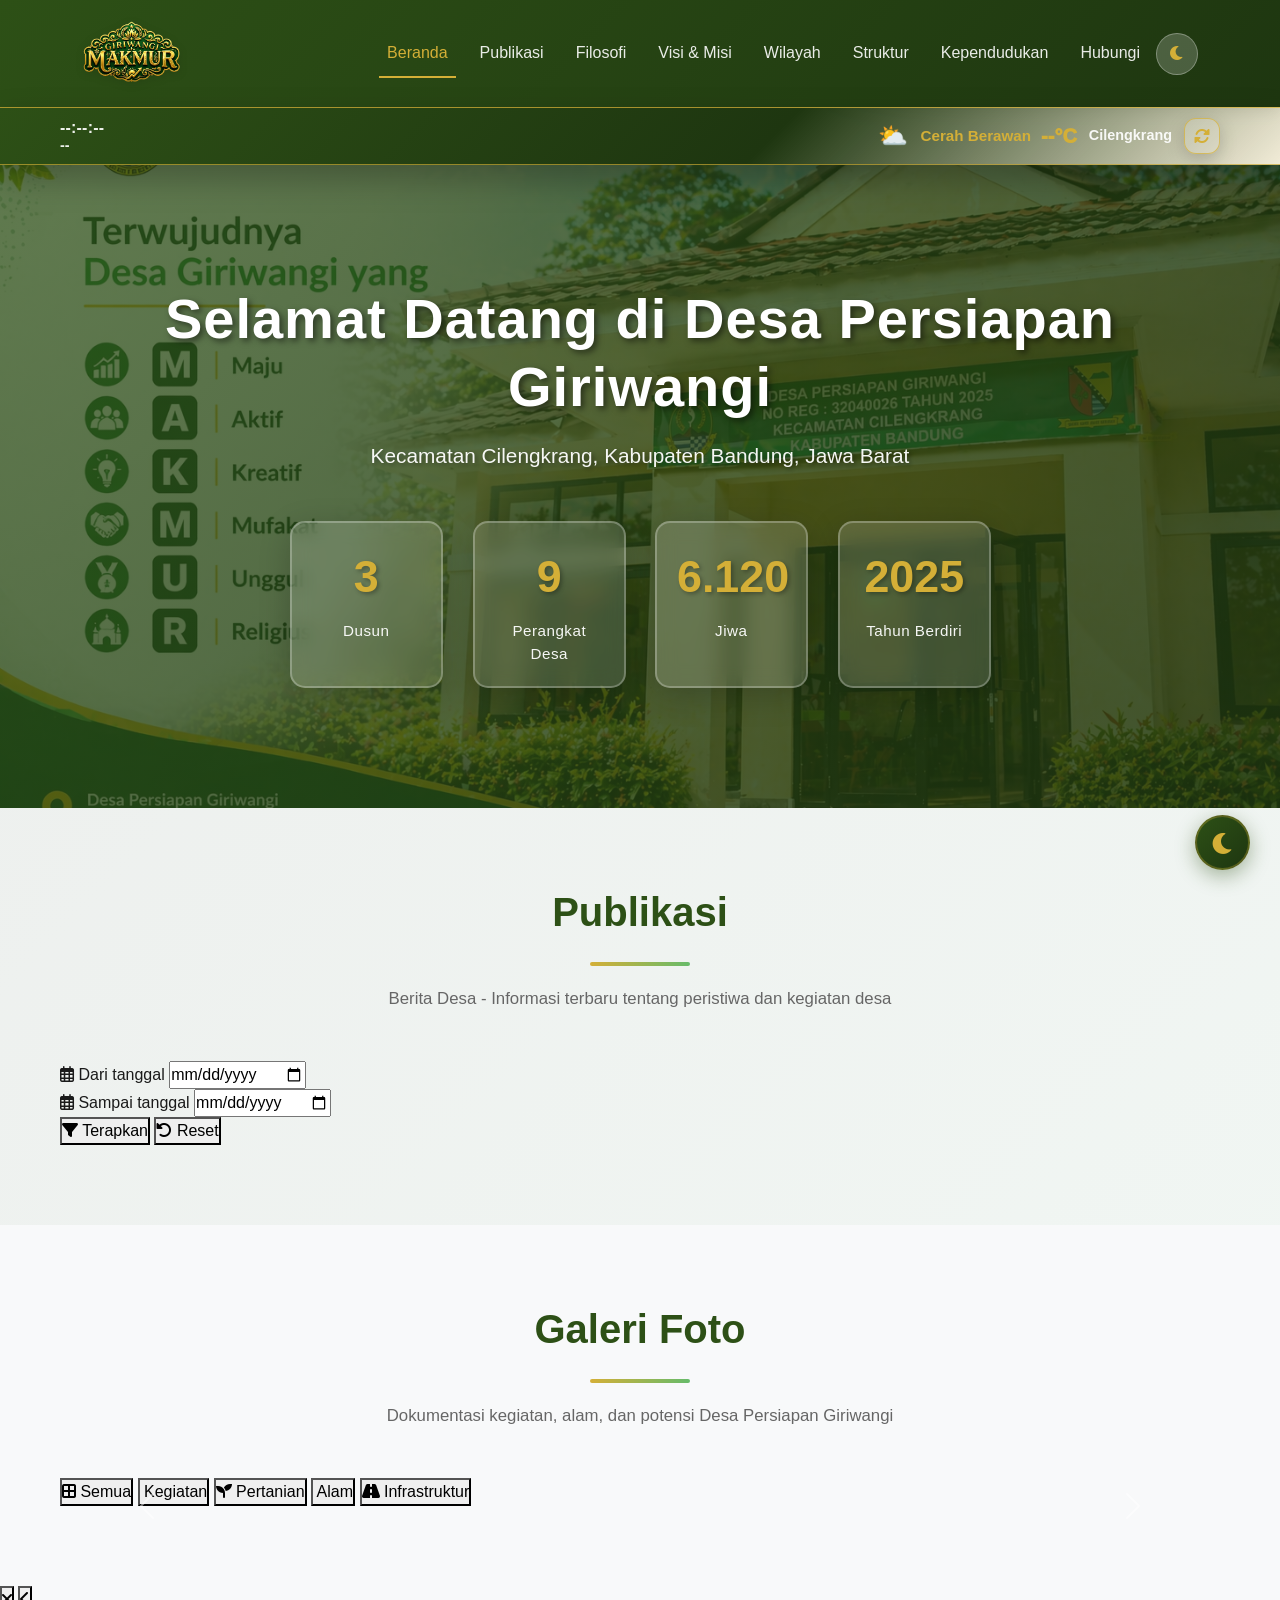
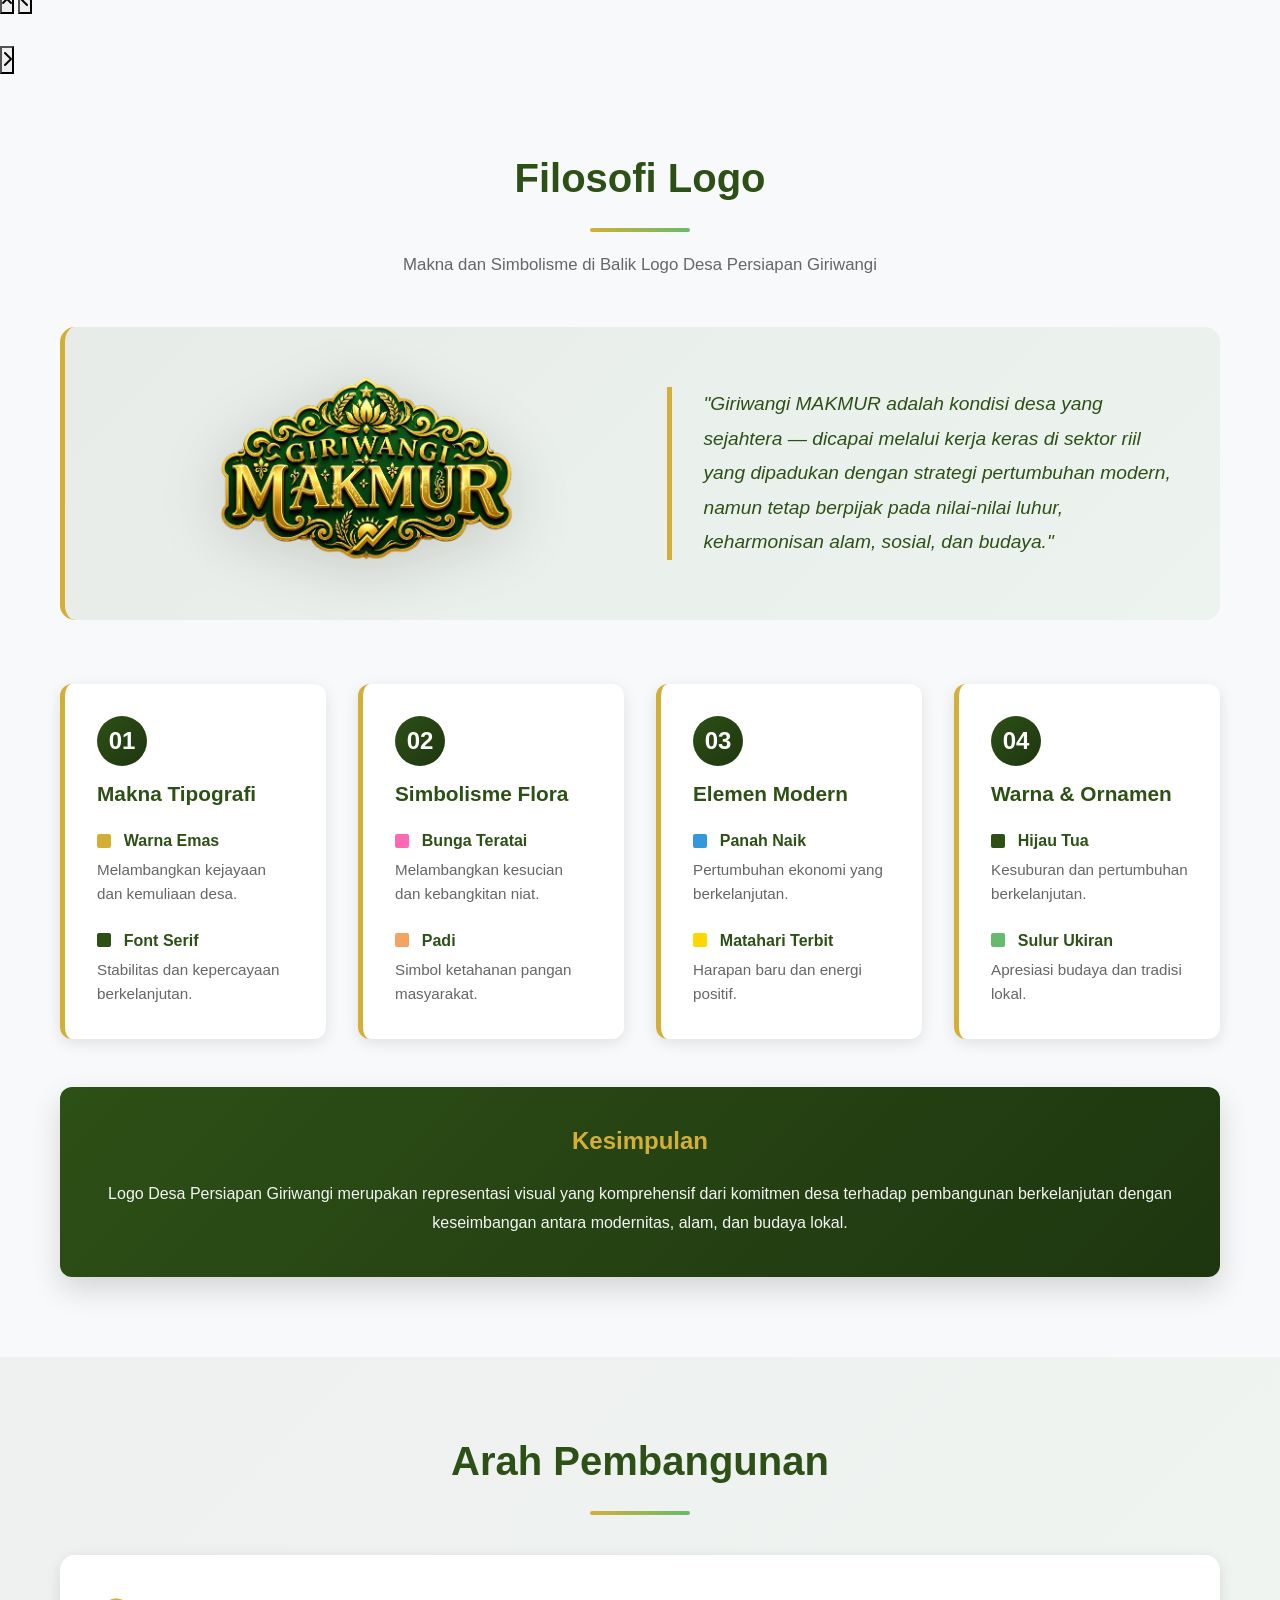
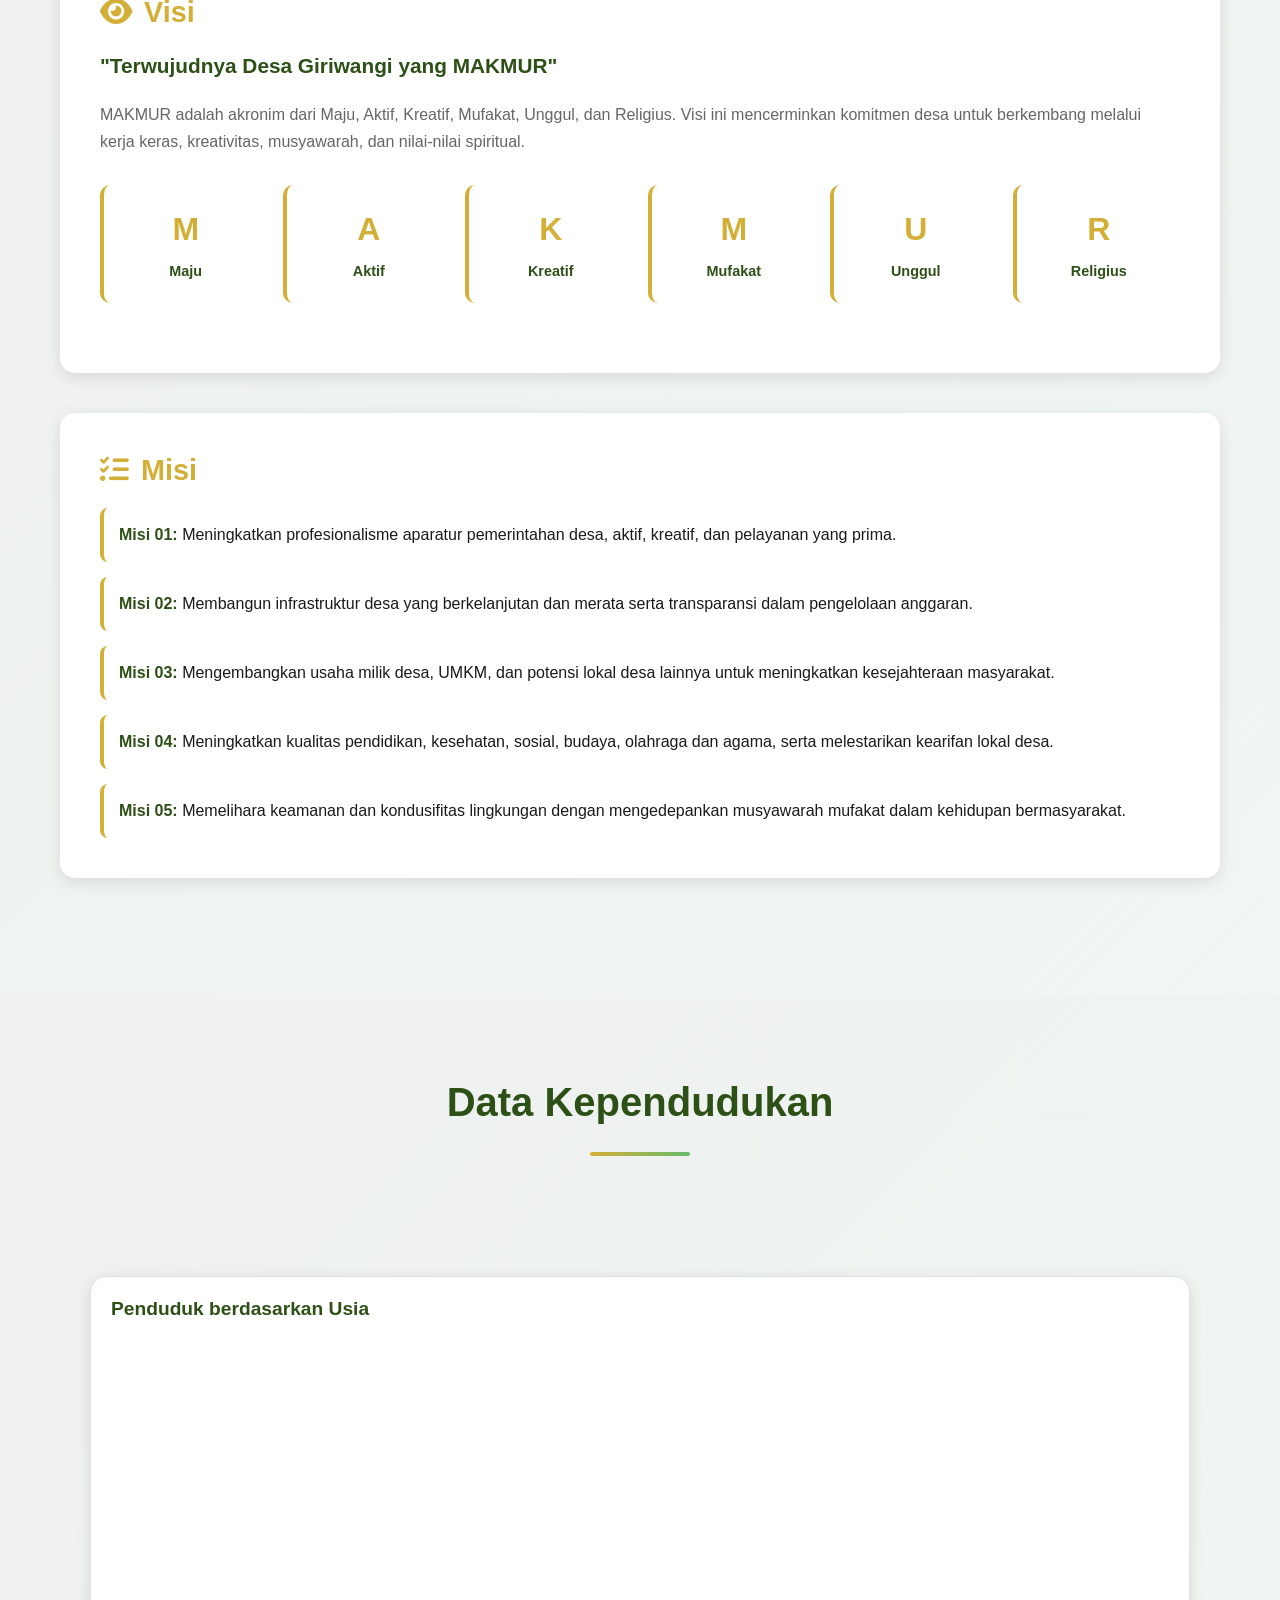
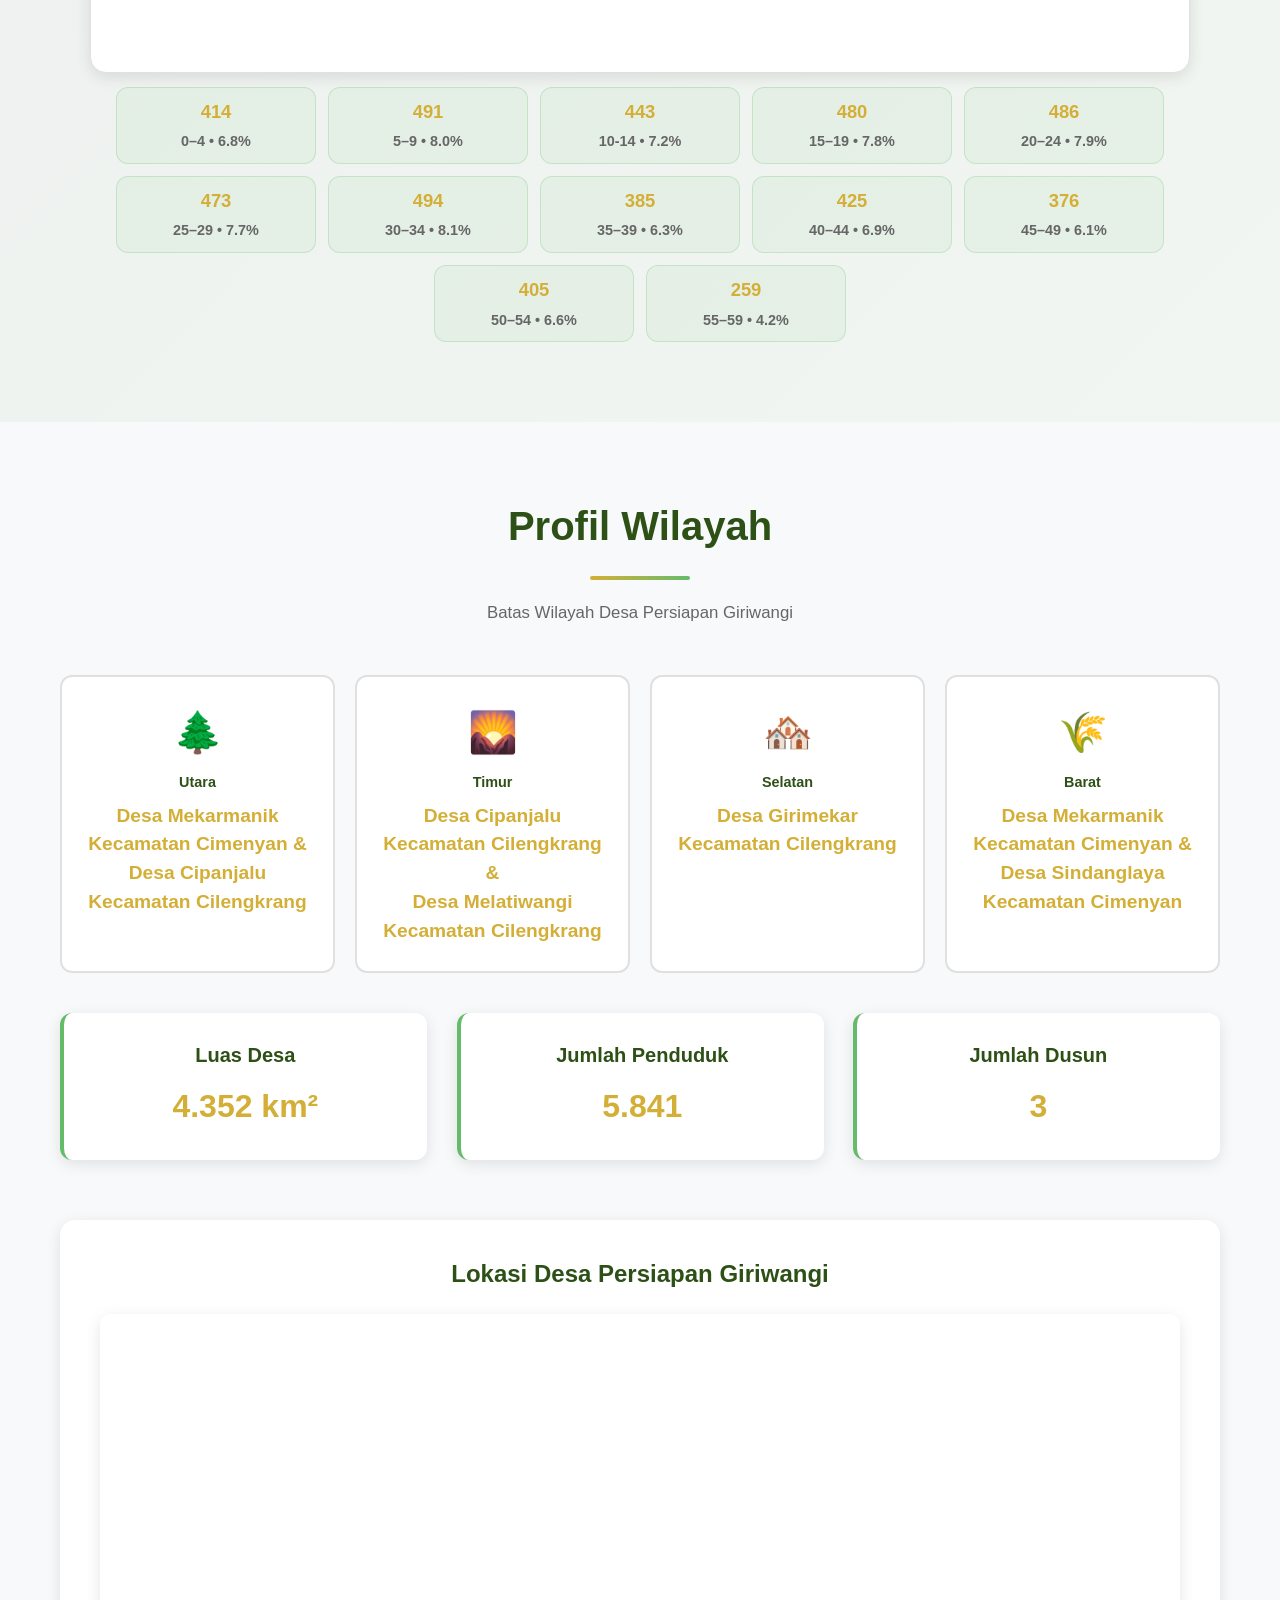
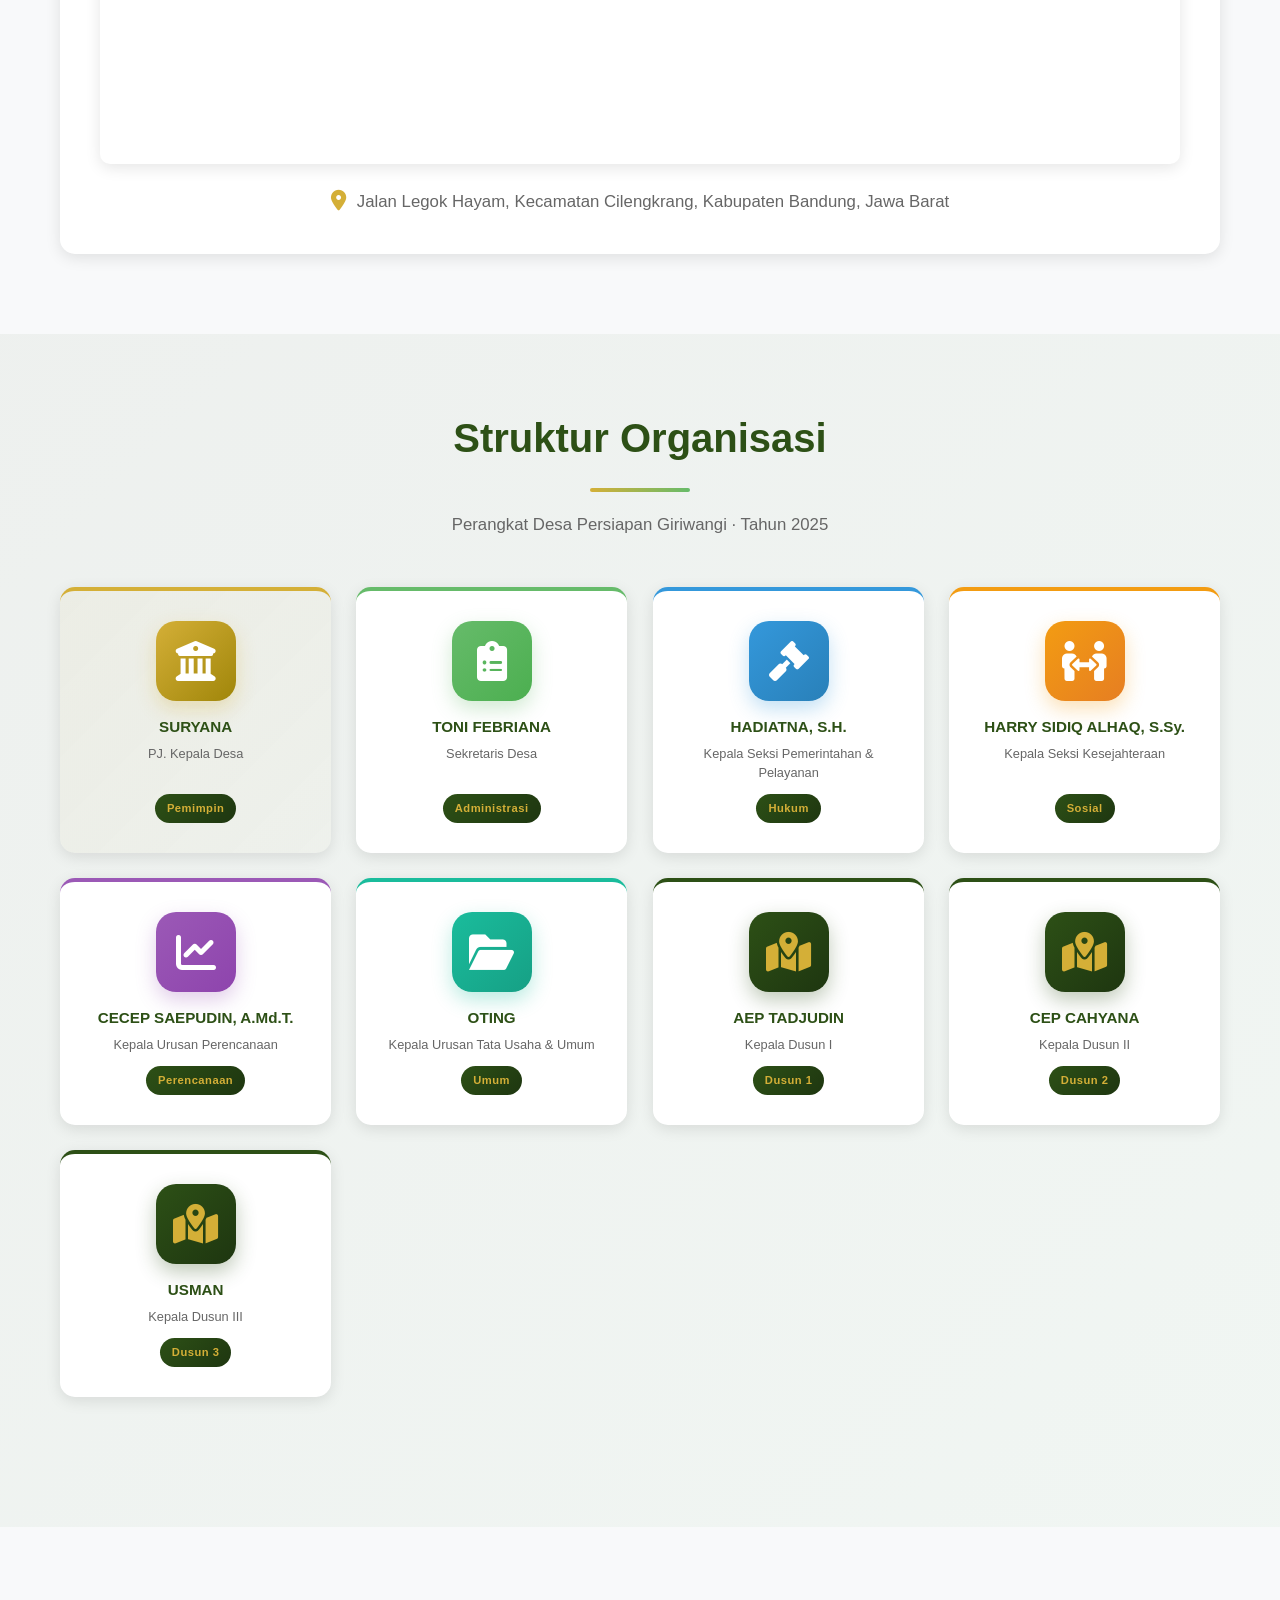
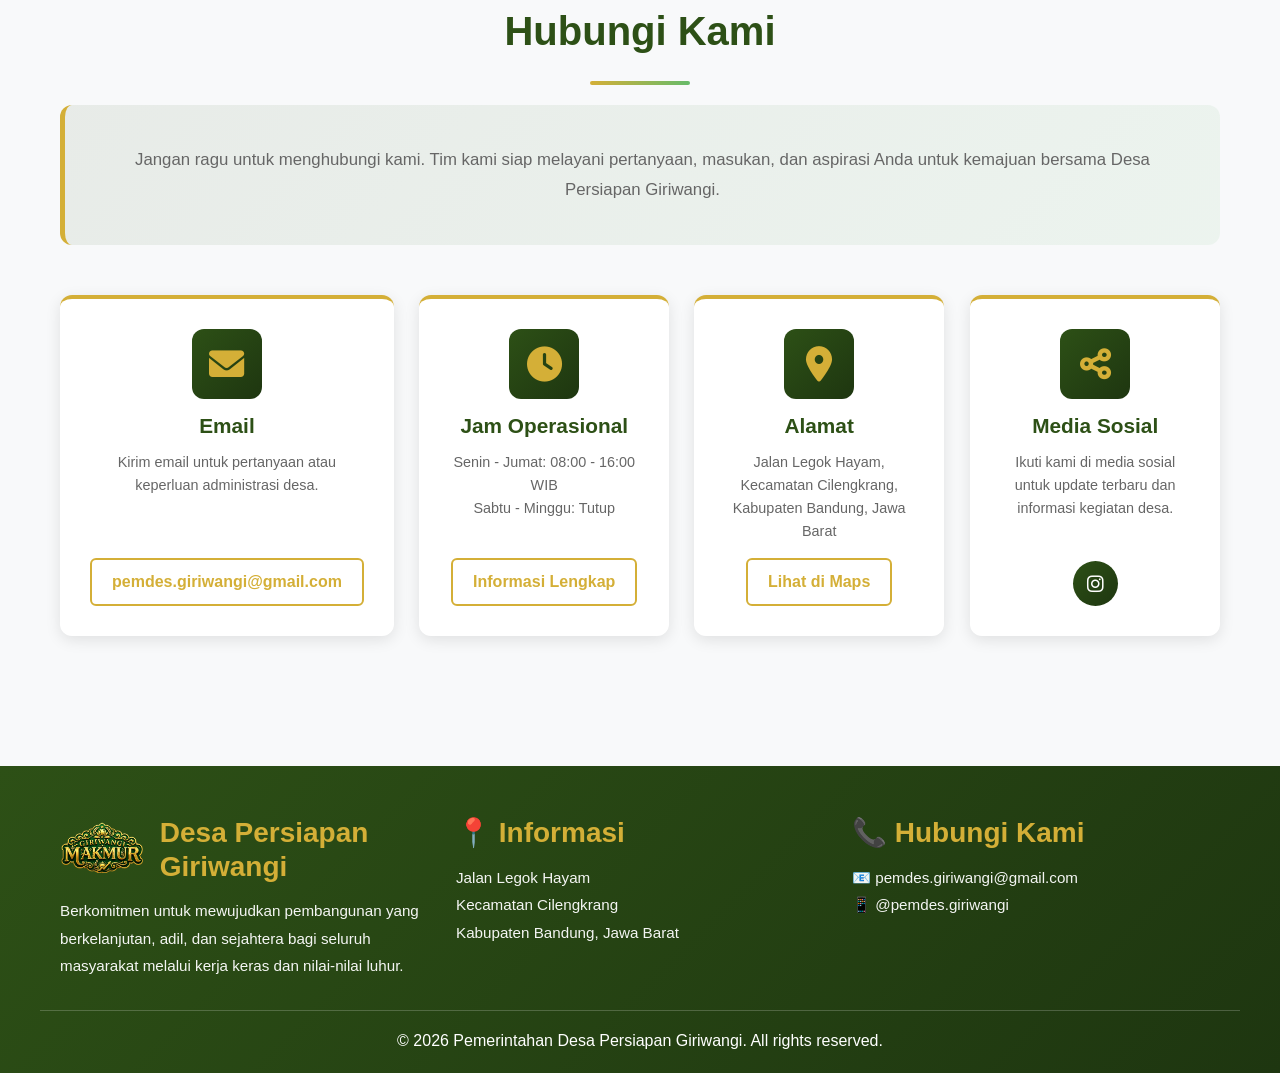
==== commit 2b29fb4b: "url gallery" ====
--- a/index.html
+++ b/index.html
@@ -427,7 +427,7 @@
 
         <div class="info-stats">
             <div class="info-card scroll-fade-in"><h5>Luas Desa</h5><div class="info-value">4.352 km²</div></div>
-            <div class="info-card scroll-fade-in"><h5>Jumlah Penduduk</h5><div class="info-value">6.120</div></div>
+            <div class="info-card scroll-fade-in"><h5>Jumlah Penduduk</h5><div class="info-value">5.841</div></div>
             <div class="info-card scroll-fade-in"><h5>Jumlah Dusun</h5><div class="info-value">3</div></div>
         </div>
 
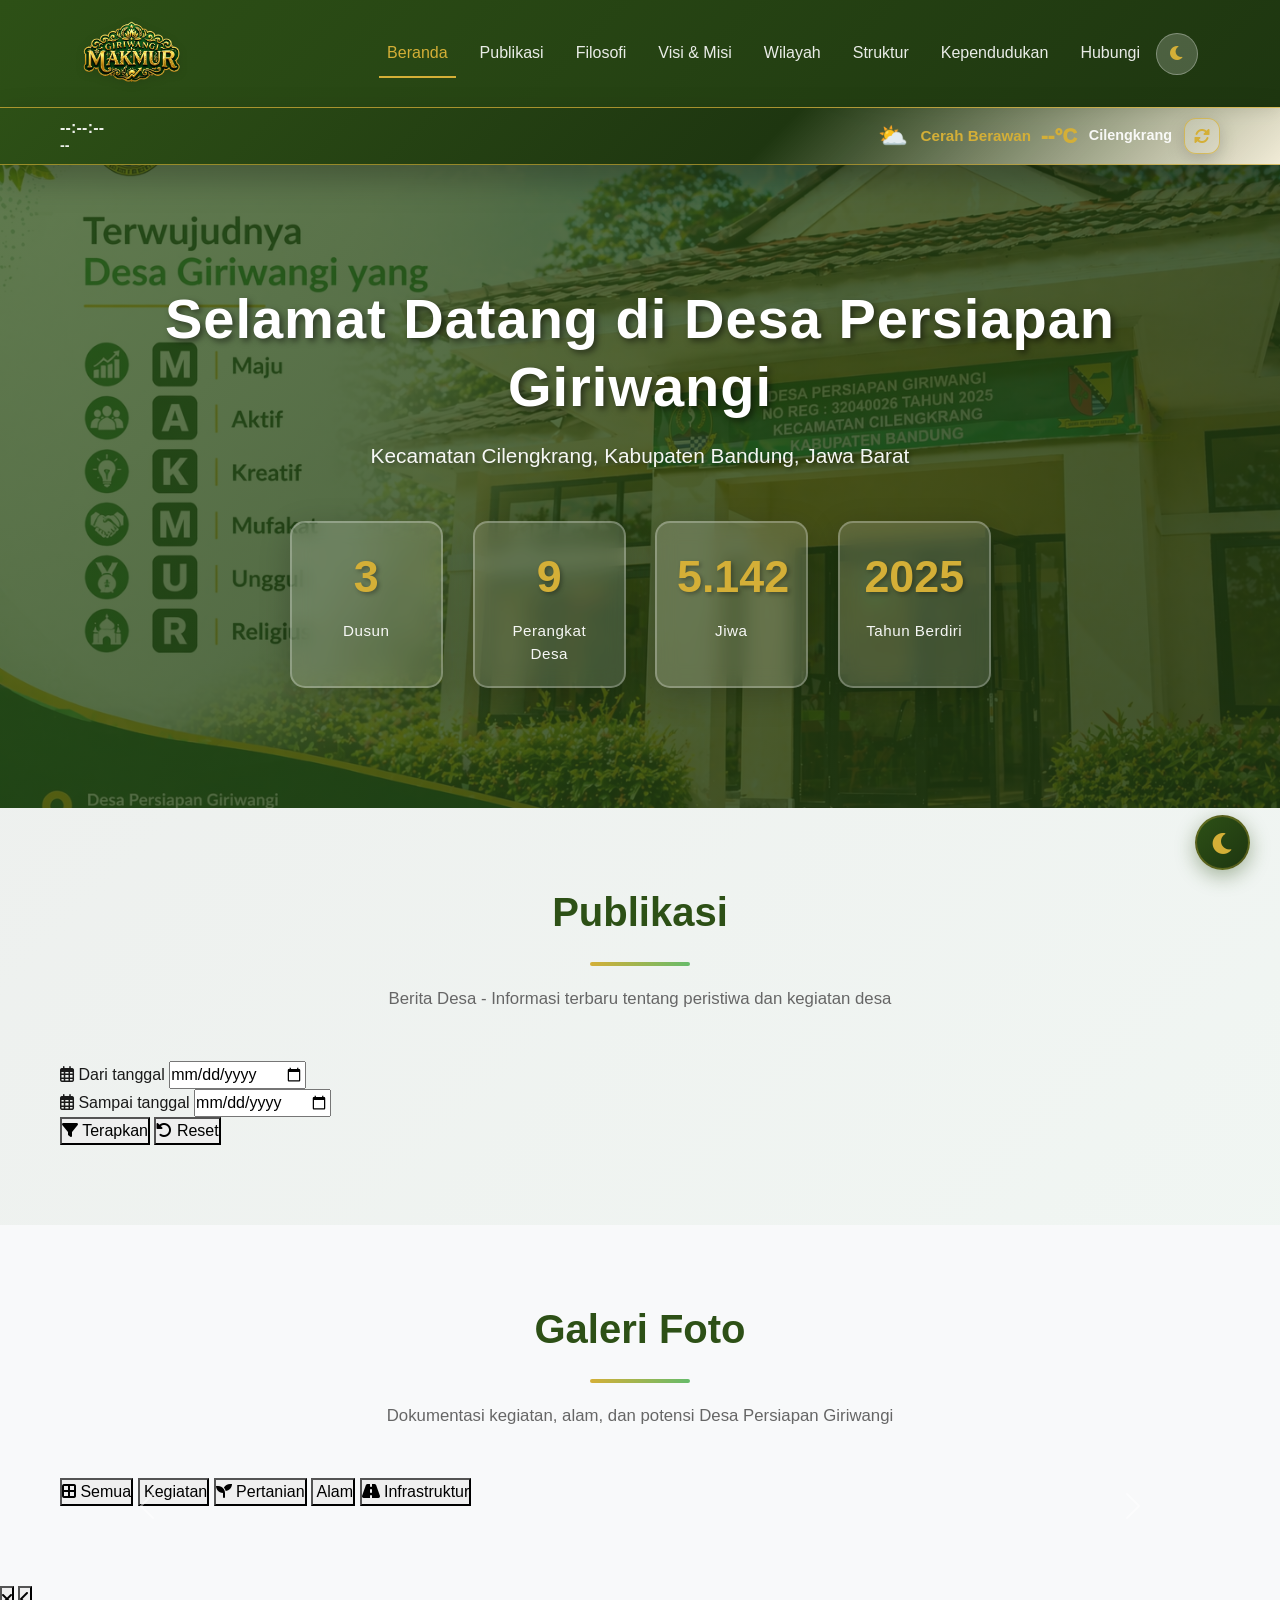
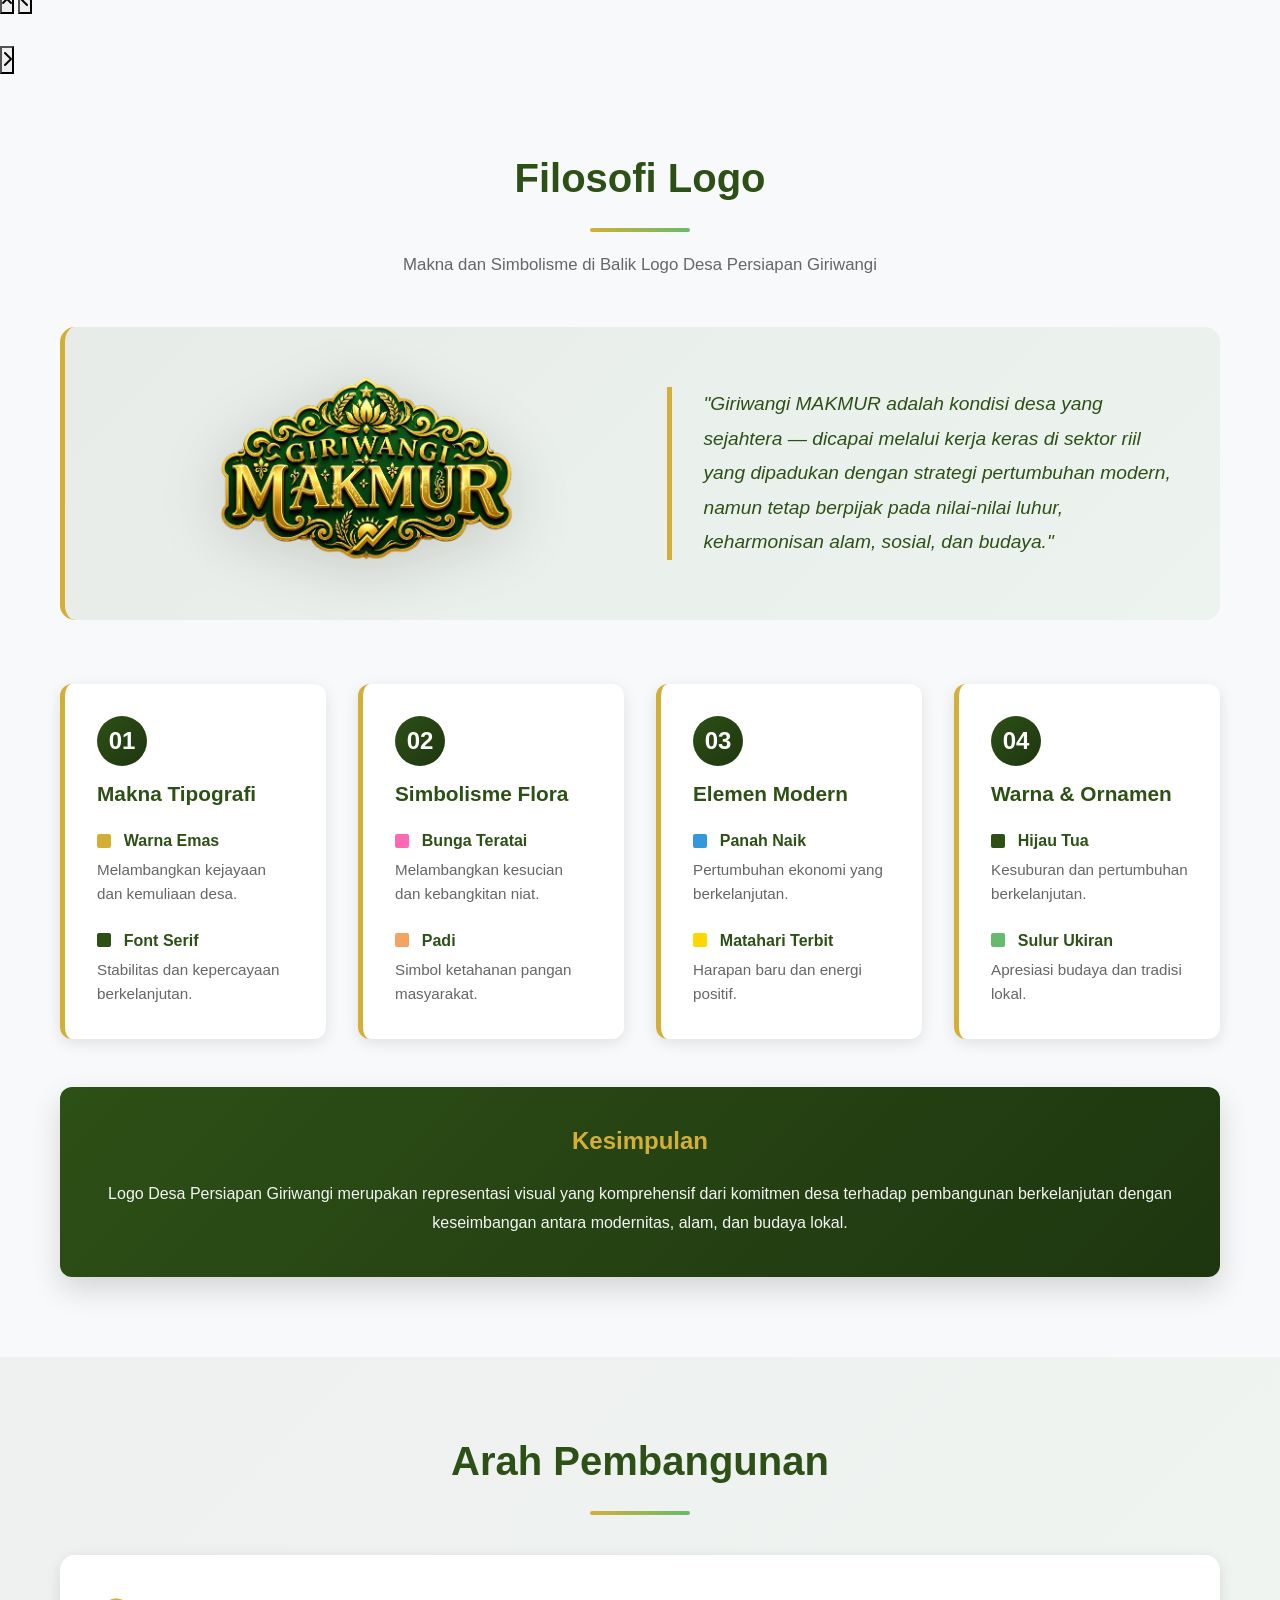
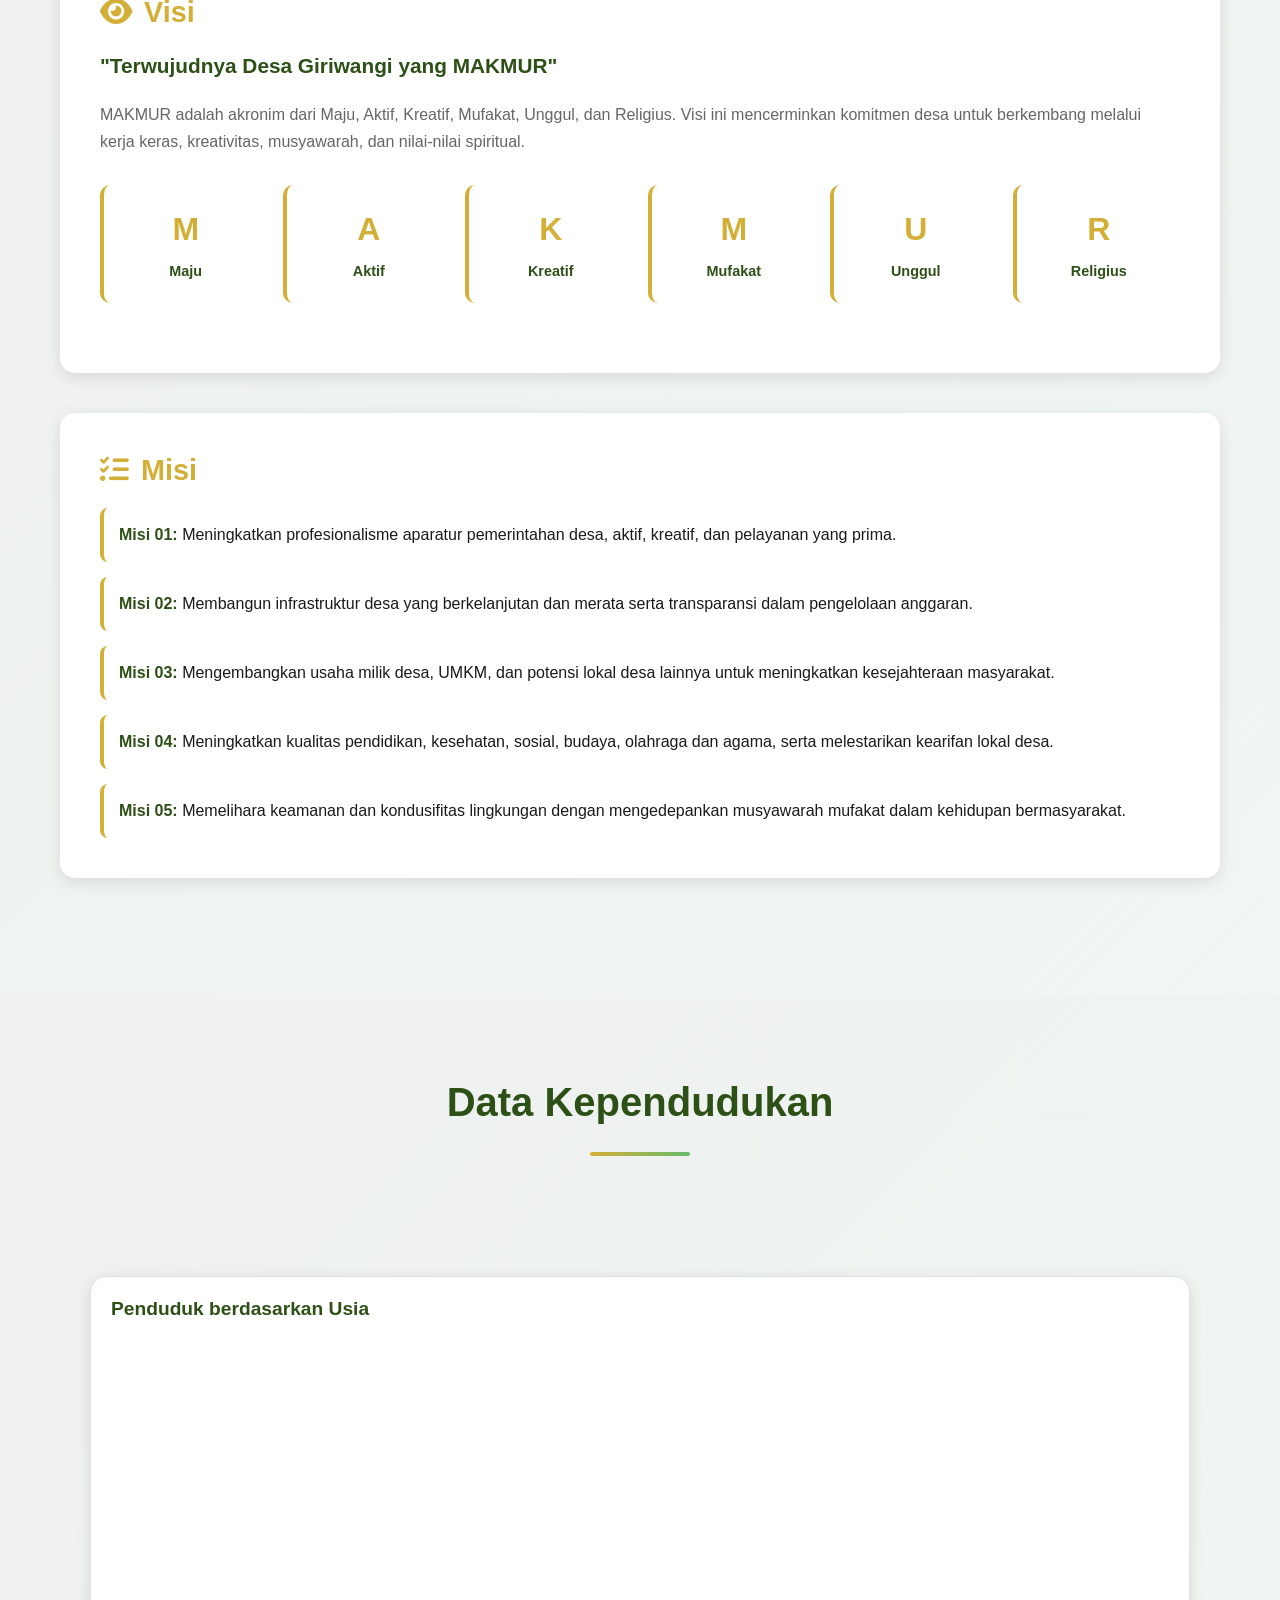
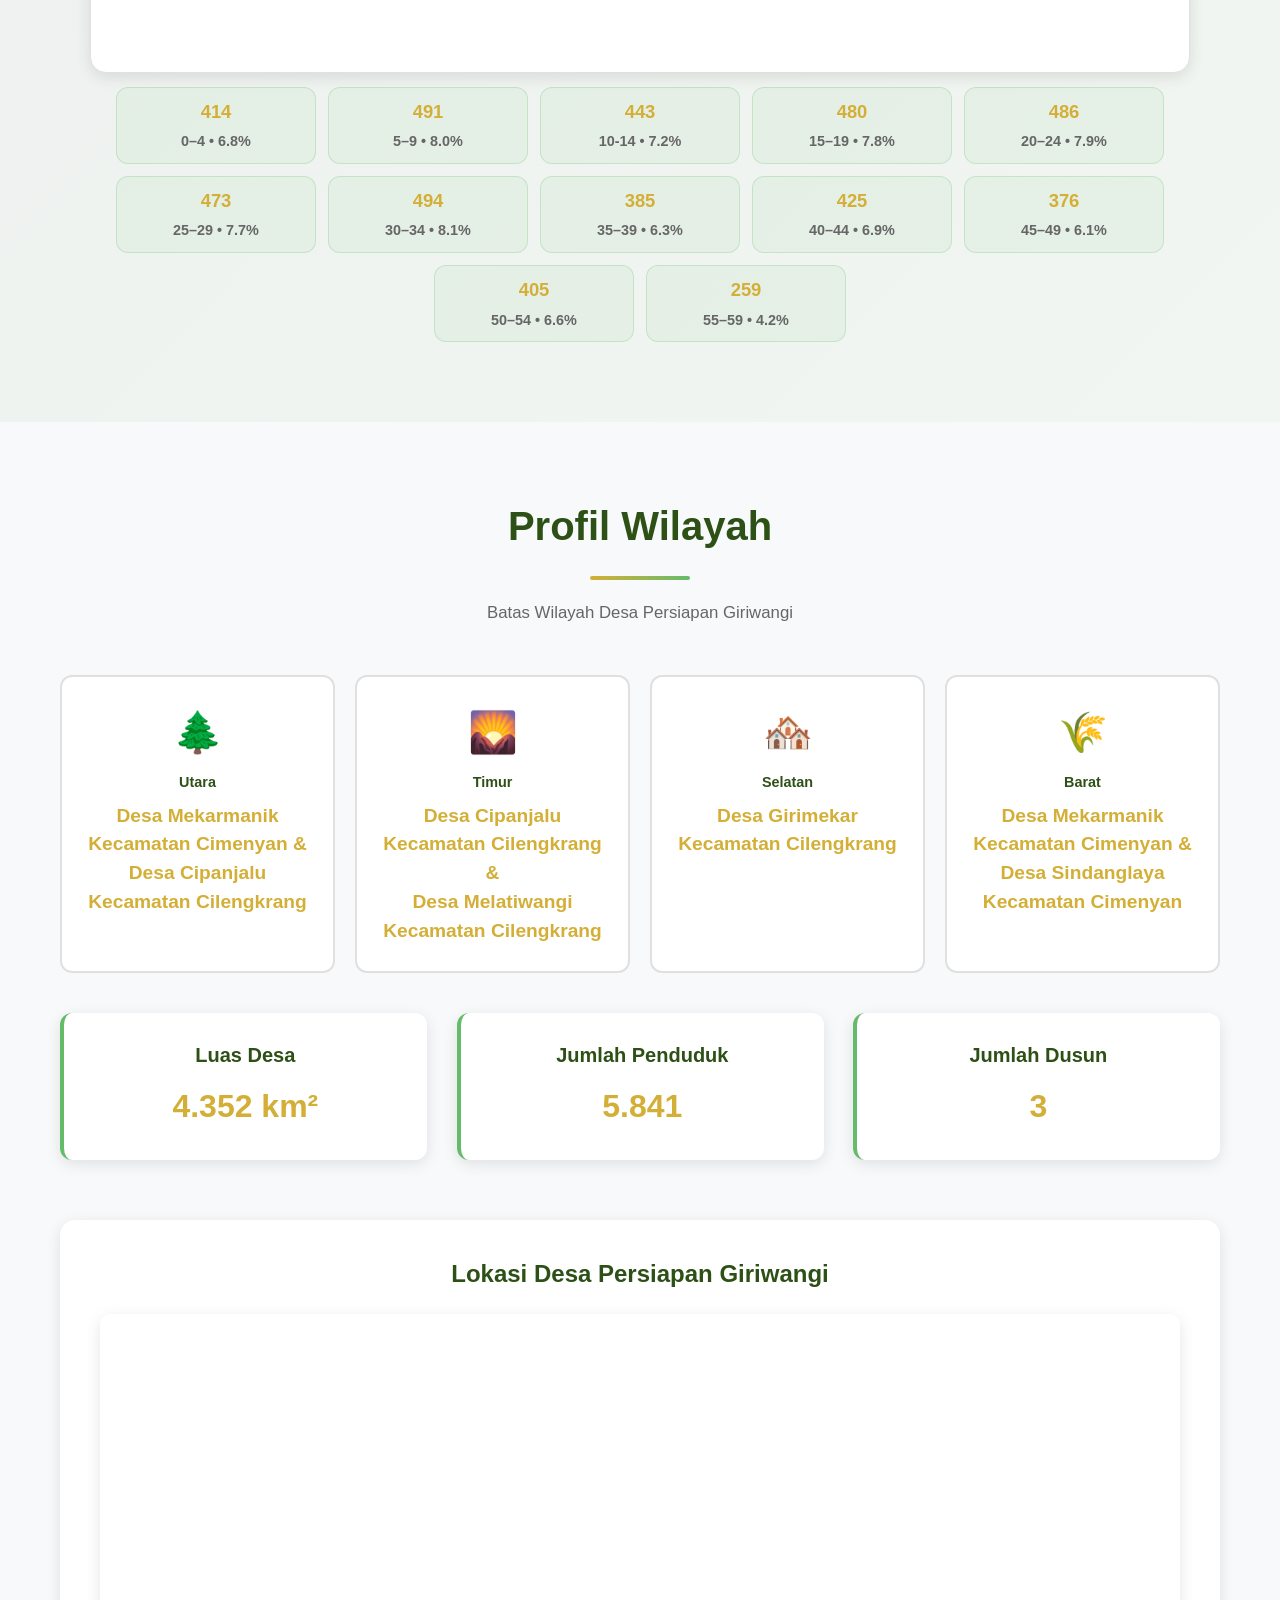
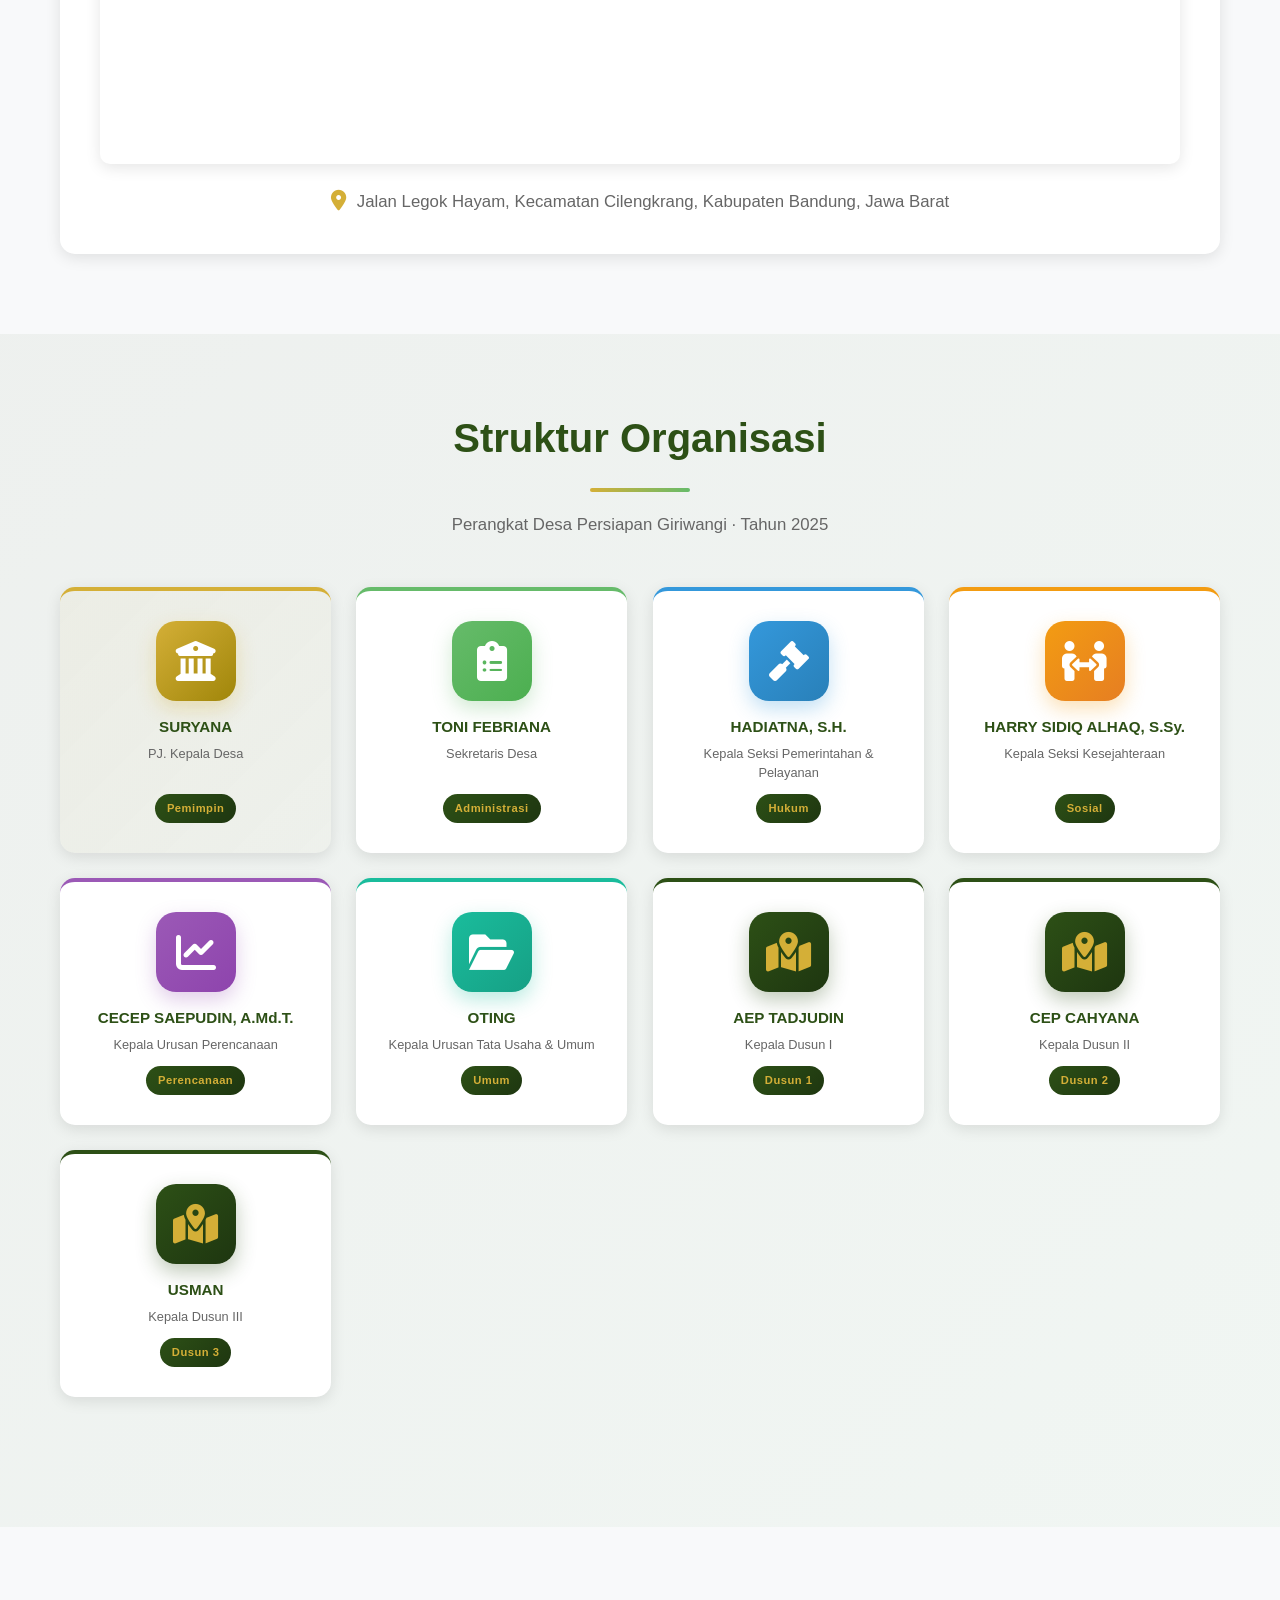
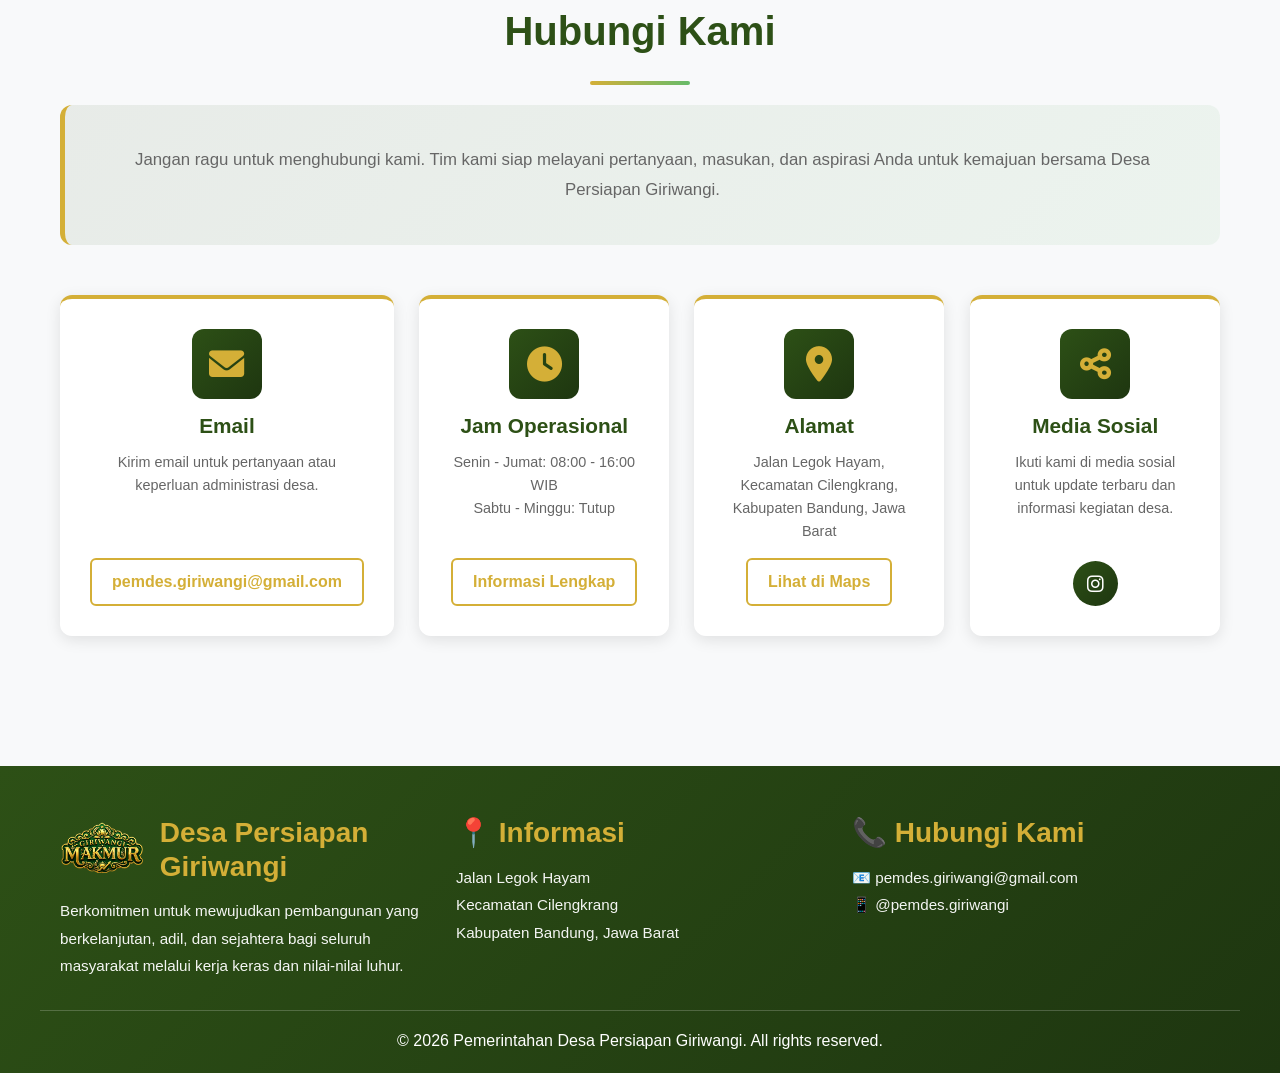
==== commit e3a97a83: "jumlah jiwa" ====
--- a/index.html
+++ b/index.html
@@ -93,7 +93,7 @@
                 <div class="stat-label">Perangkat Desa</div>
             </div>
             <div class="stat-box scroll-fade-in">
-                <div class="stat-number">6.120</div>
+                <div class="stat-number">5.142</div>
                 <div class="stat-label">Jiwa</div>
             </div>
             <div class="stat-box scroll-fade-in">
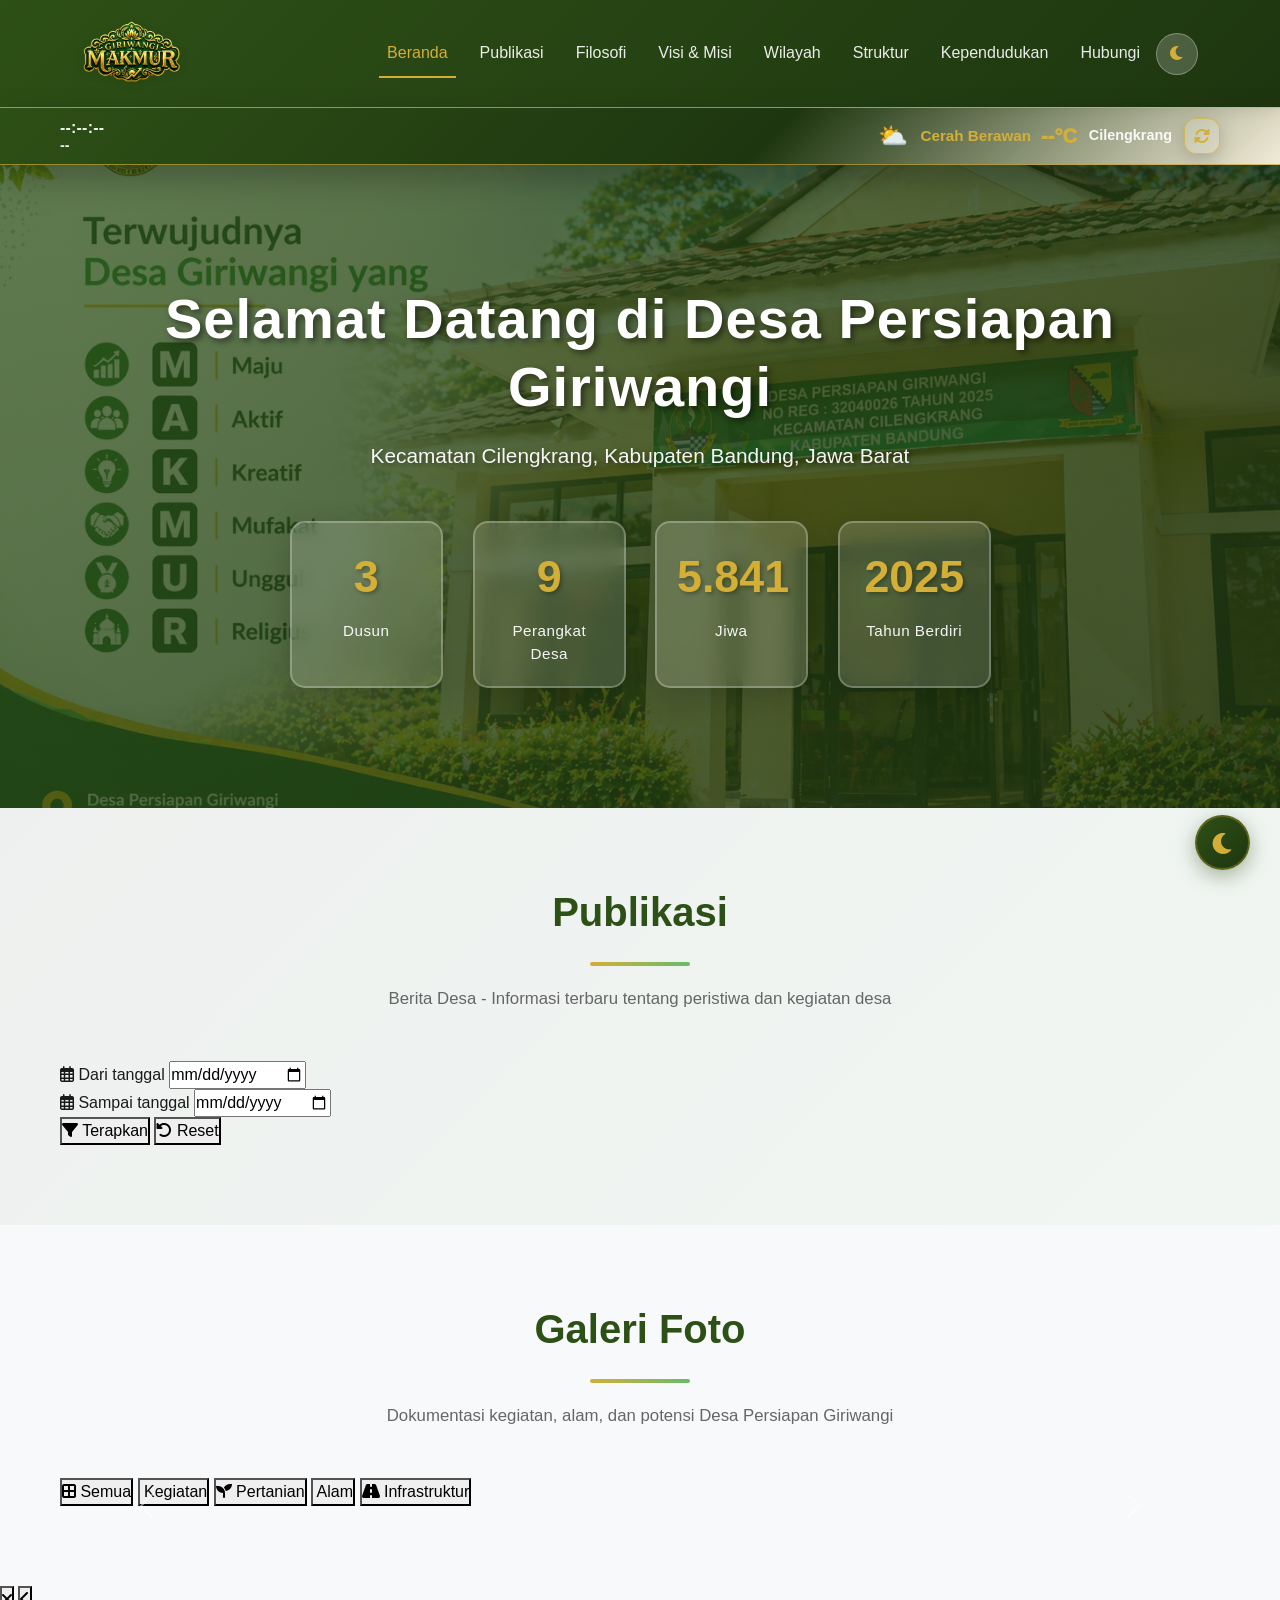
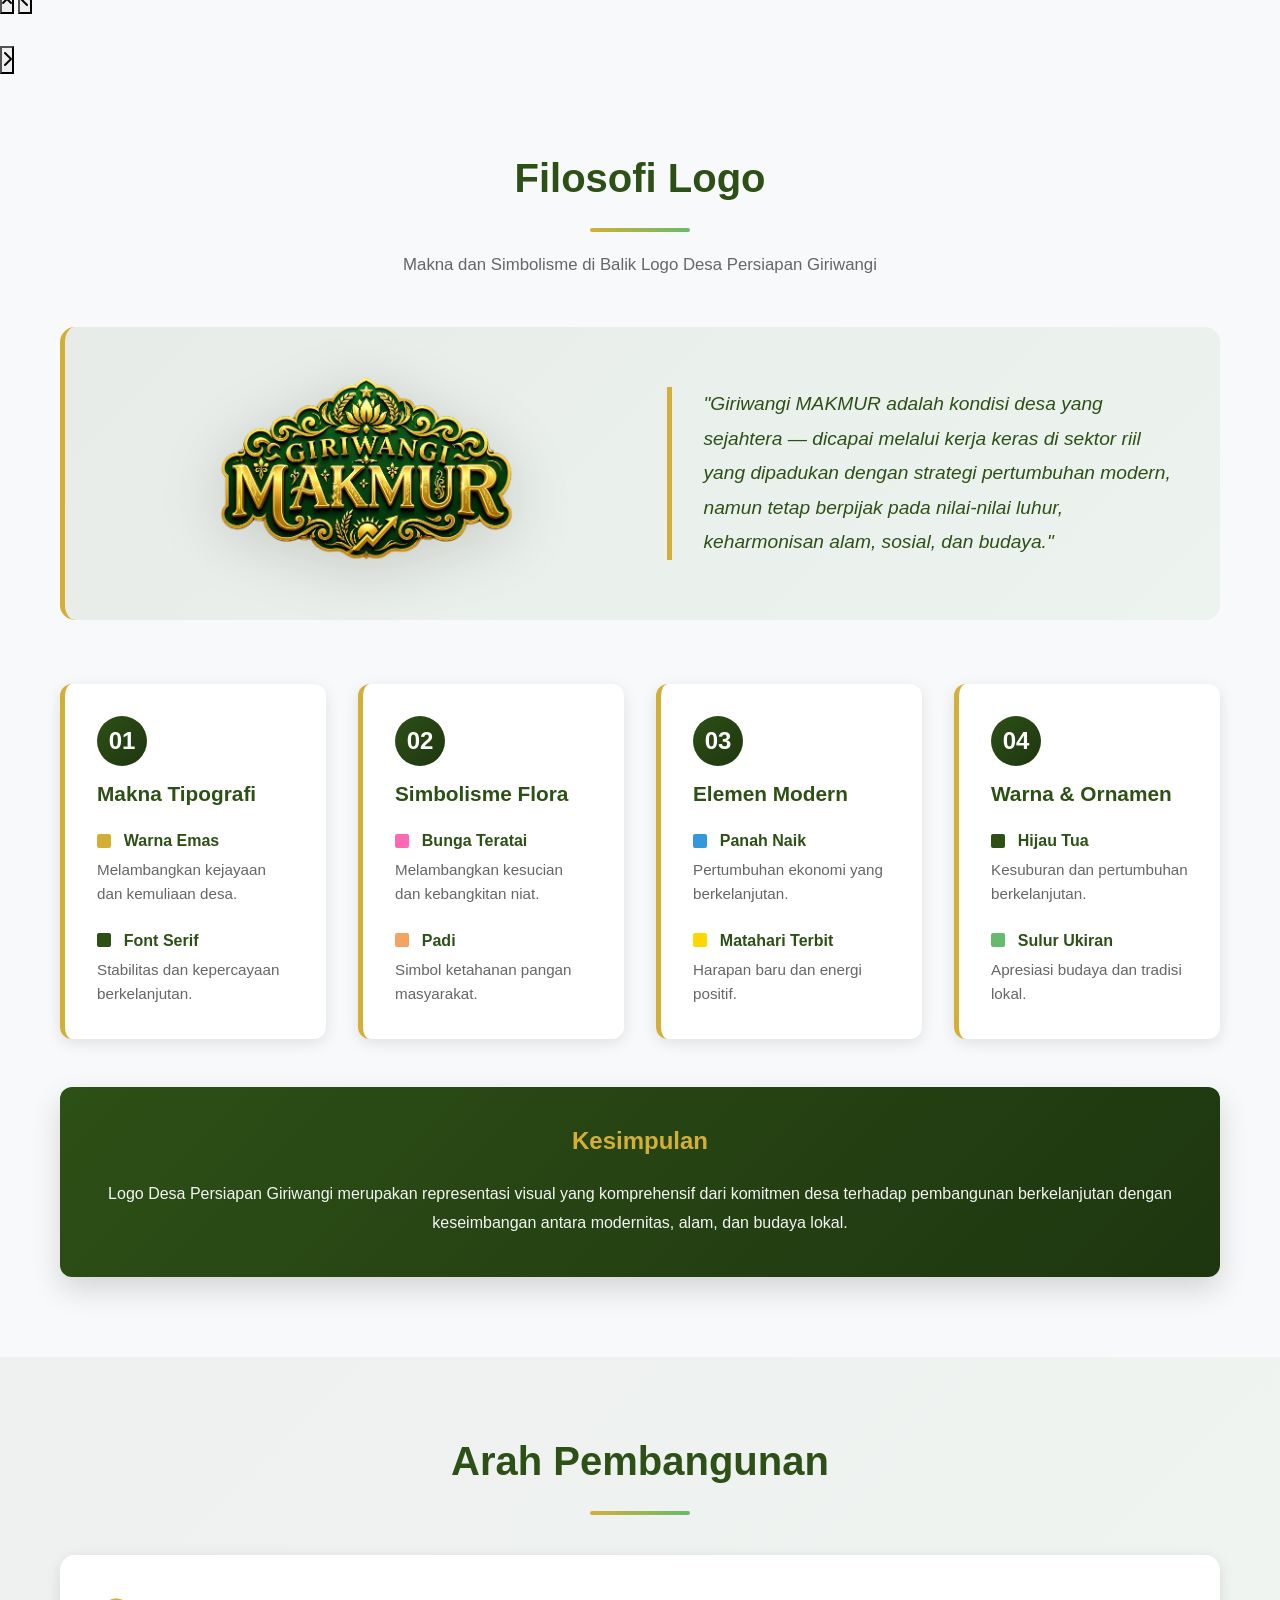
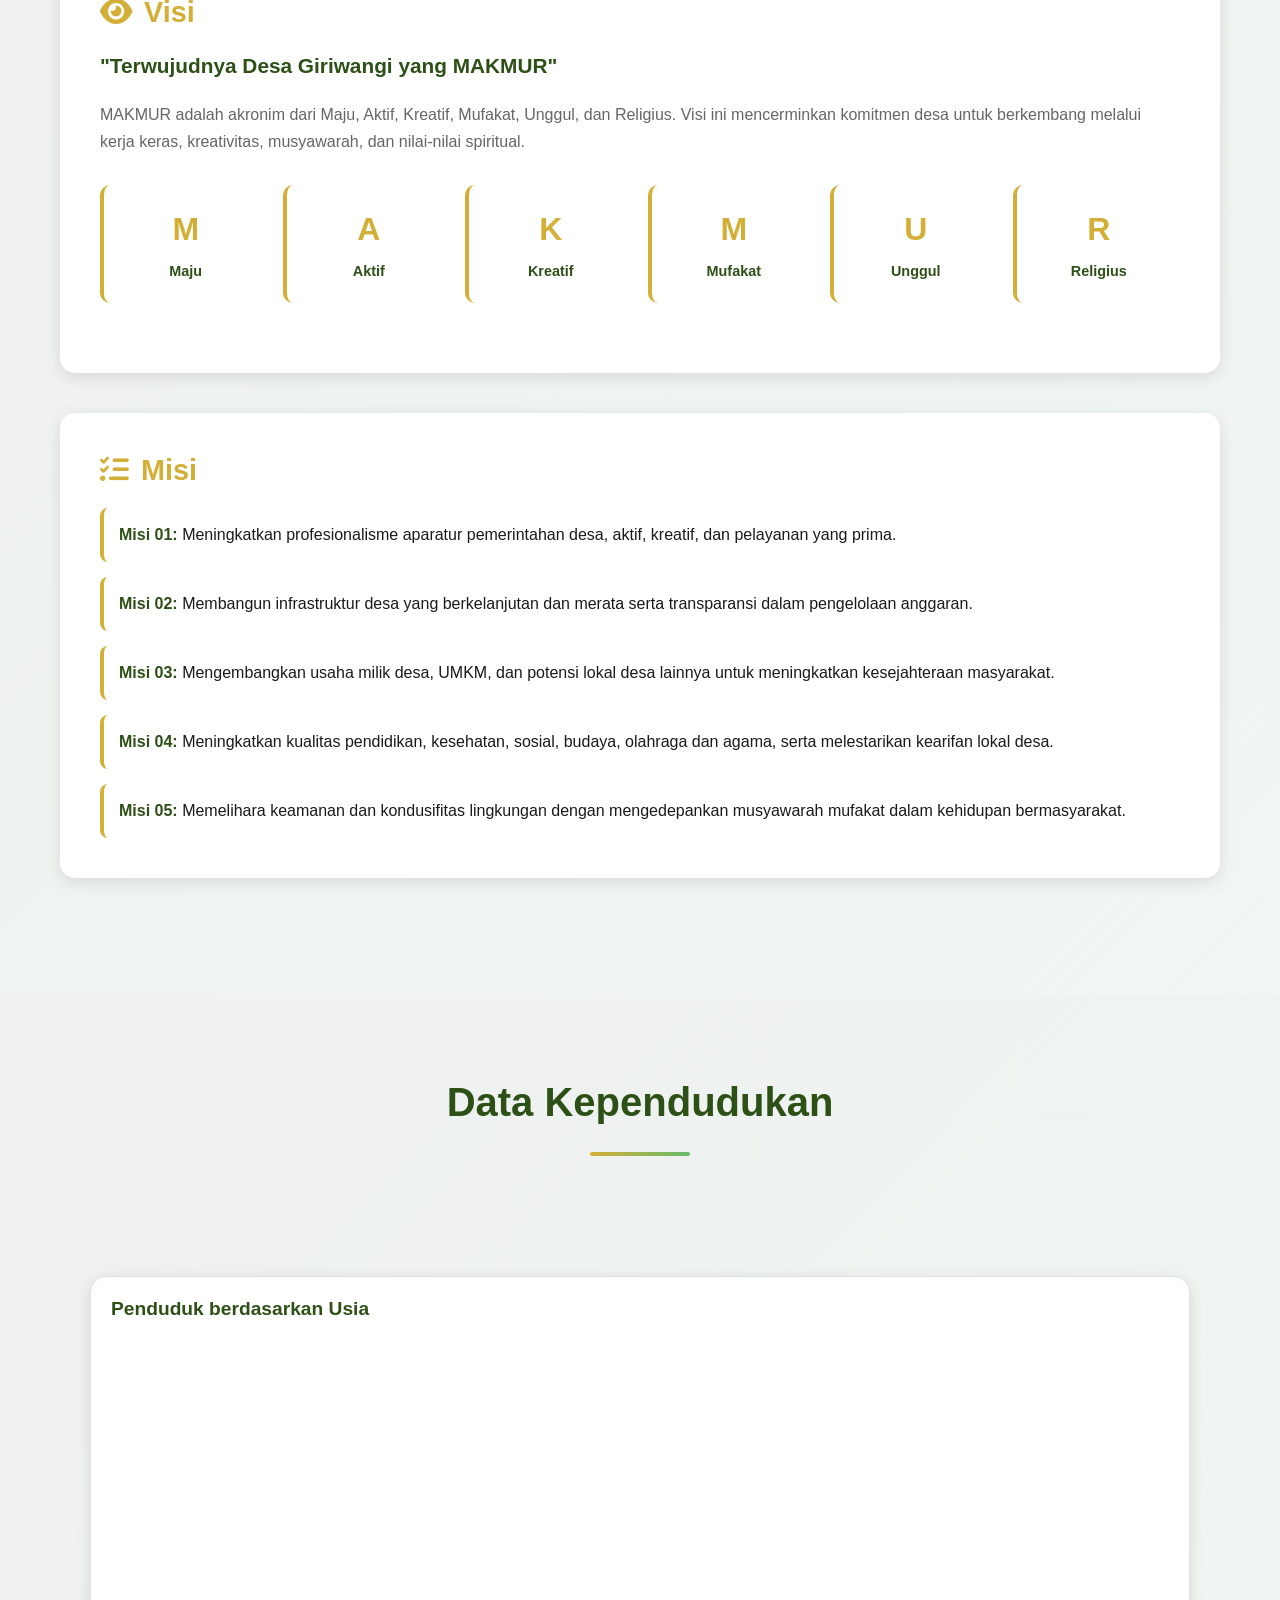
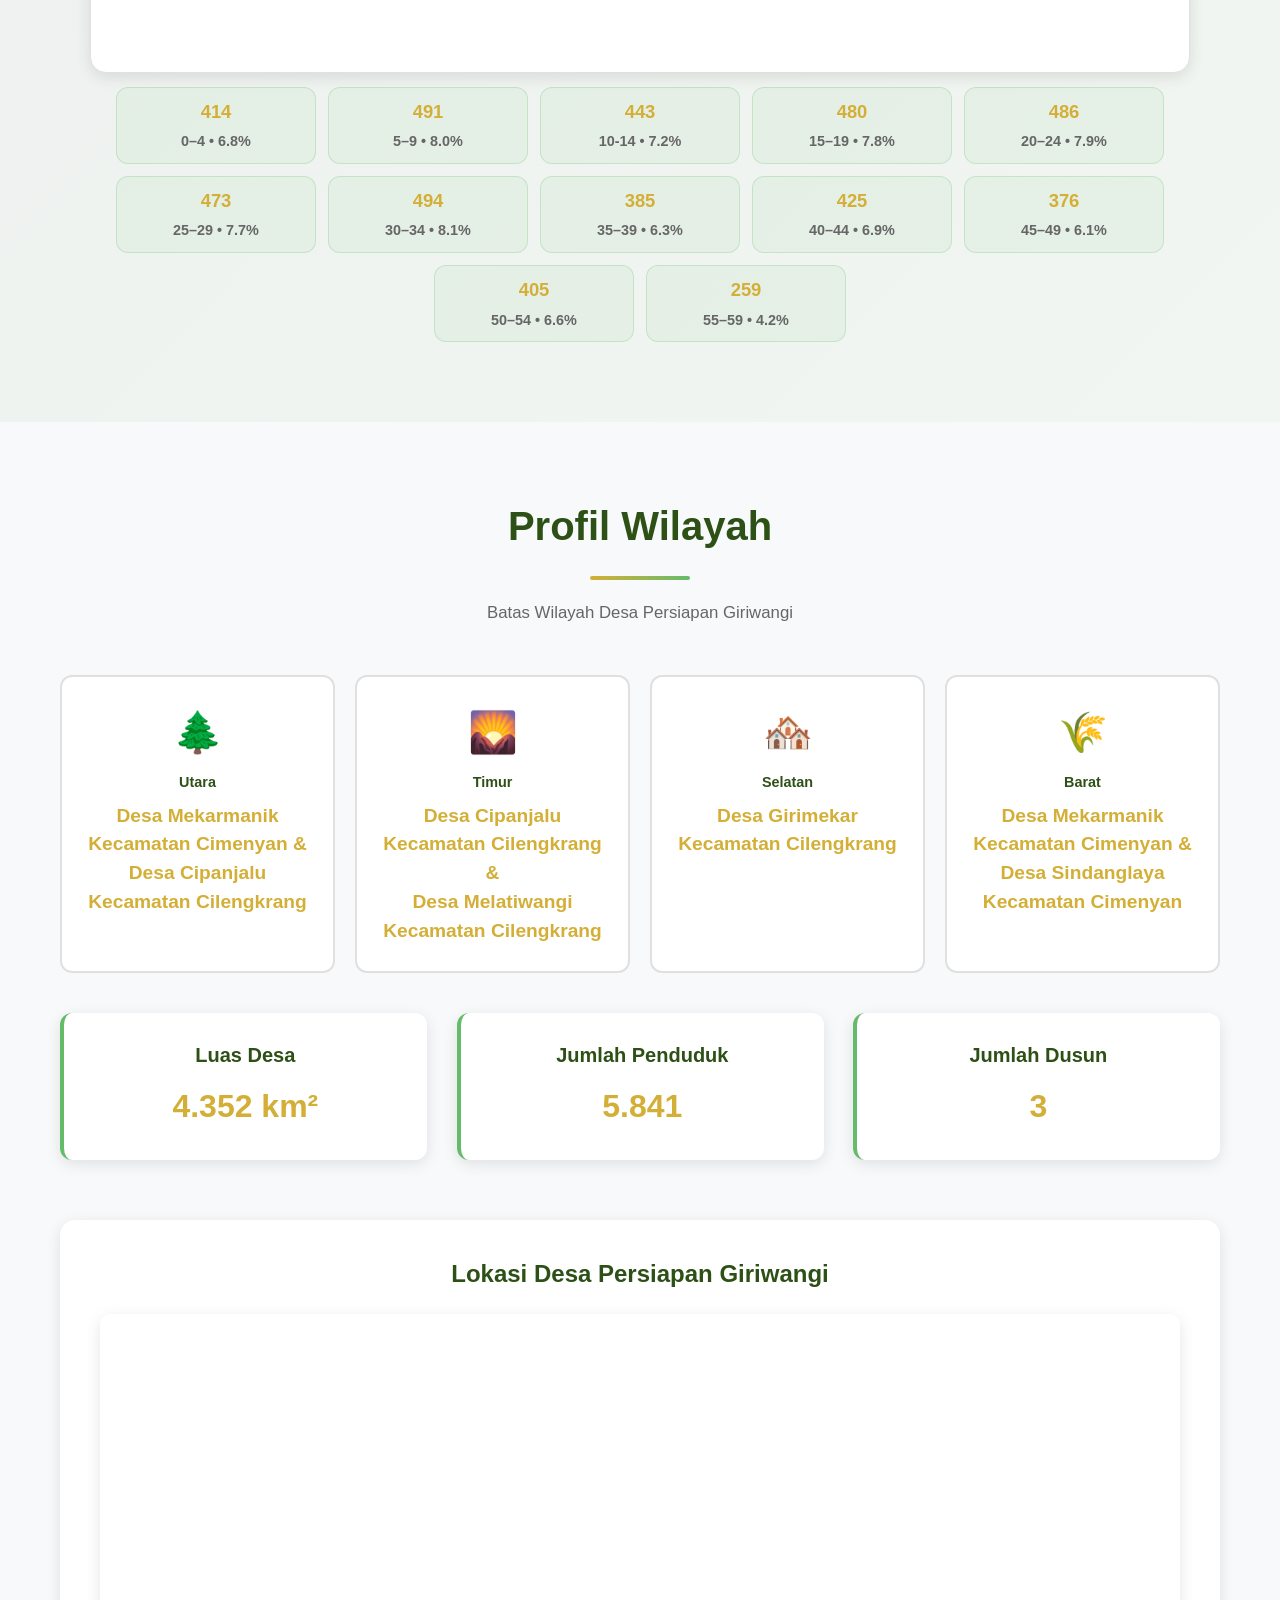
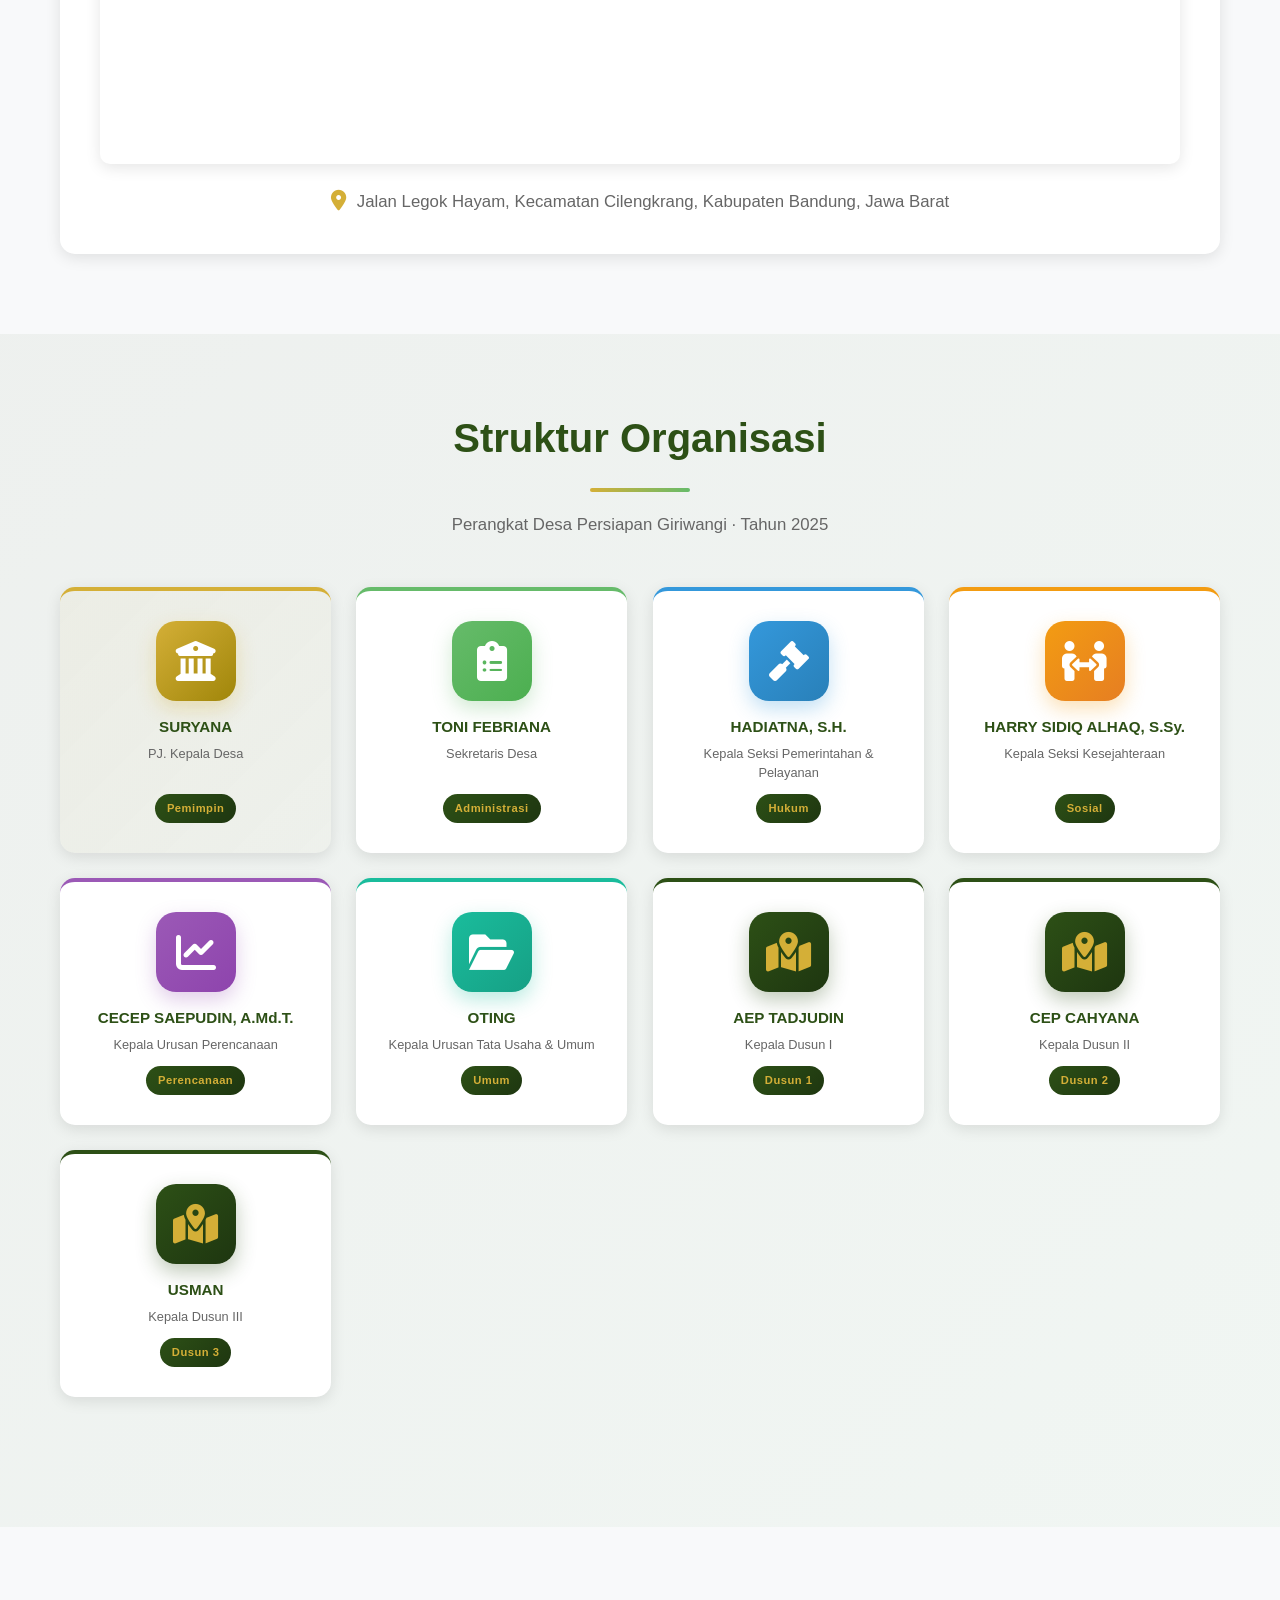
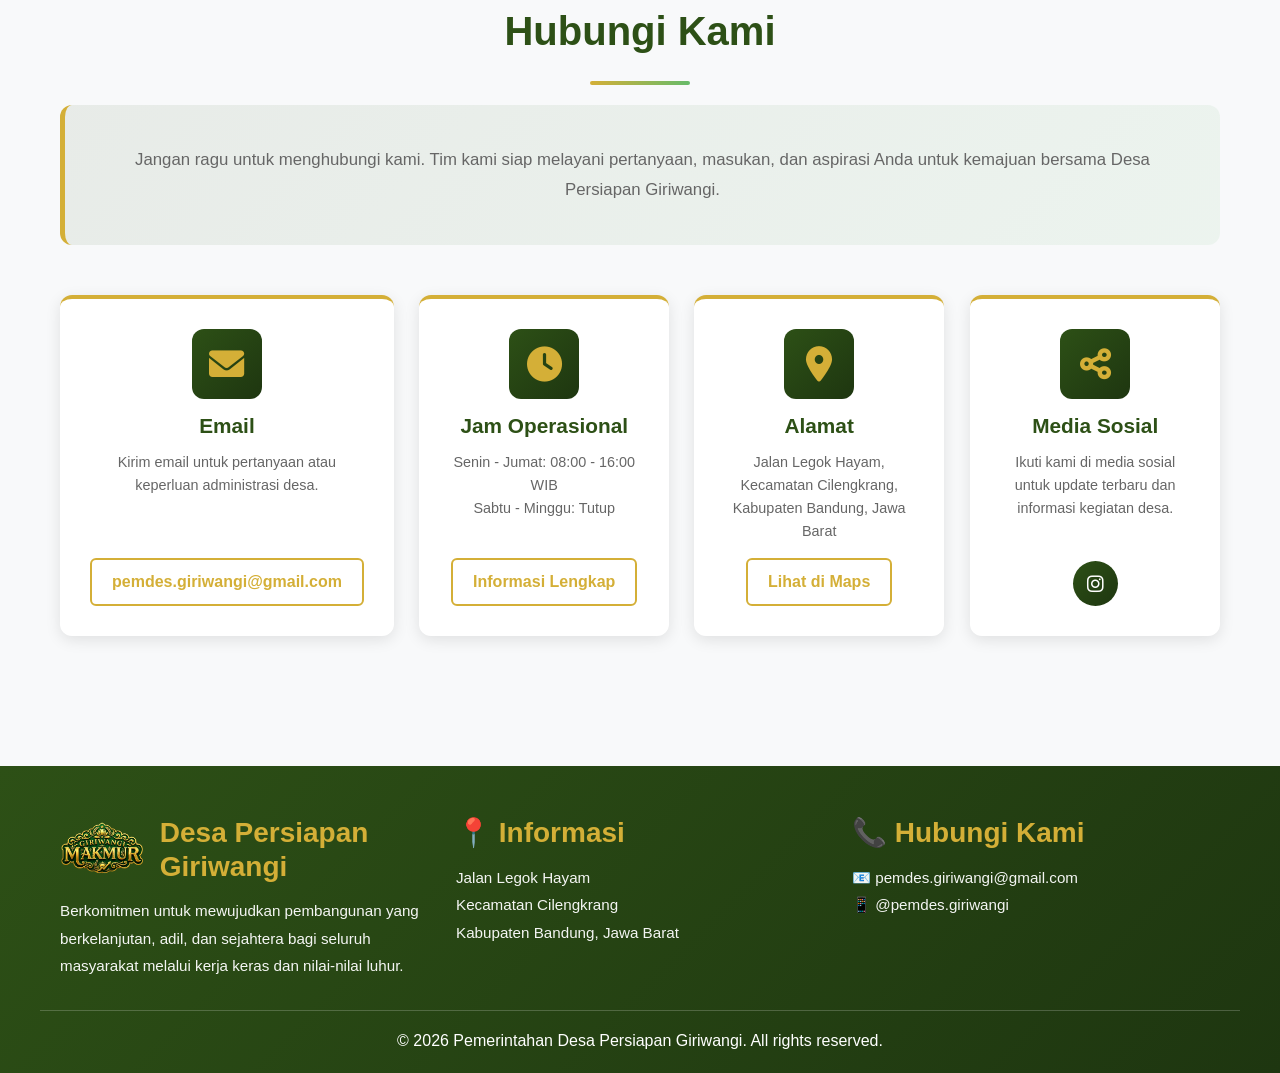
==== commit b7d21ad7: "jiwa update" ====
--- a/index.html
+++ b/index.html
@@ -93,7 +93,7 @@
                 <div class="stat-label">Perangkat Desa</div>
             </div>
             <div class="stat-box scroll-fade-in">
-                <div class="stat-number">5.142</div>
+                <div class="stat-number">5.841</div>
                 <div class="stat-label">Jiwa</div>
             </div>
             <div class="stat-box scroll-fade-in">
@@ -155,7 +155,7 @@
                 </div>
                 <button type="button" class="btn-close" data-bs-dismiss="modal" aria-label="Close"></button>
             </div>
-            <div class="modal-body" id="modalBody"></div>
+            <div class="modal-body" id="modalBody" style="text-align: justify;" ></div>
         </div>
     </div>
 </div>
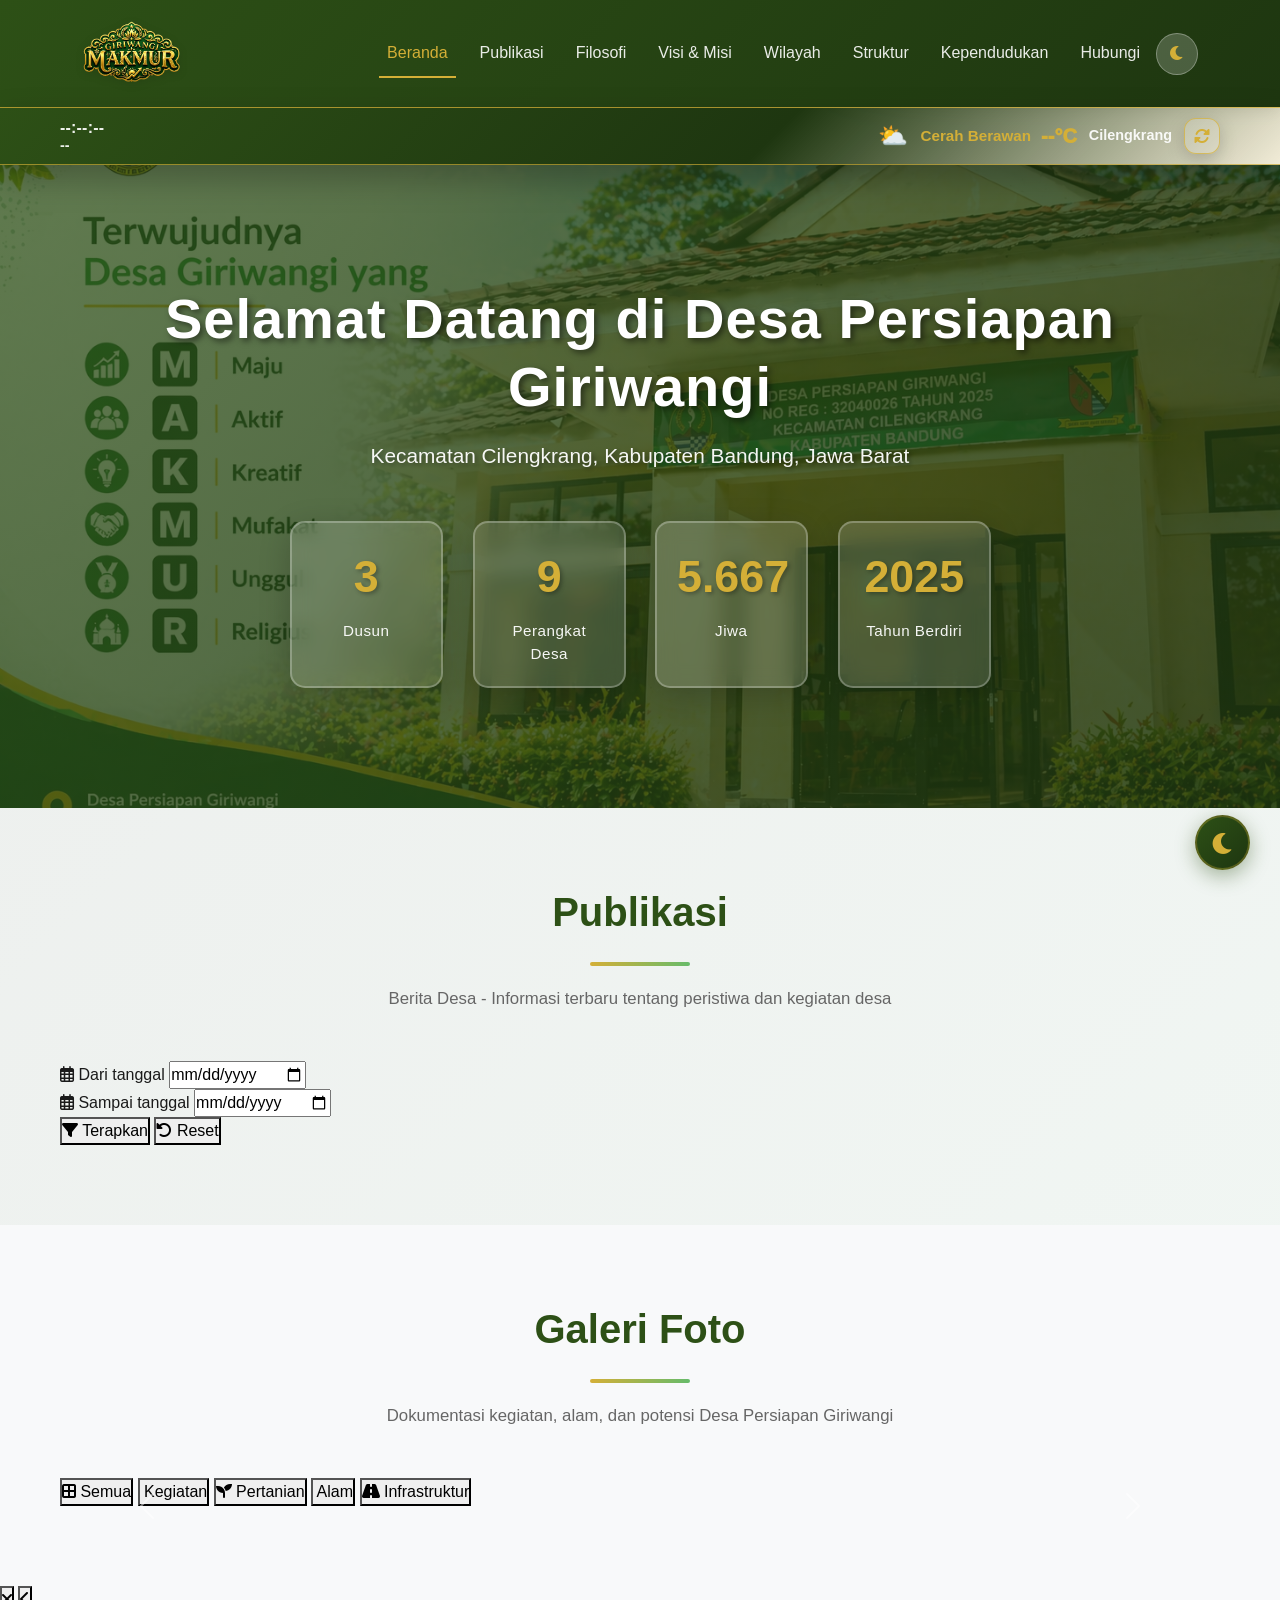
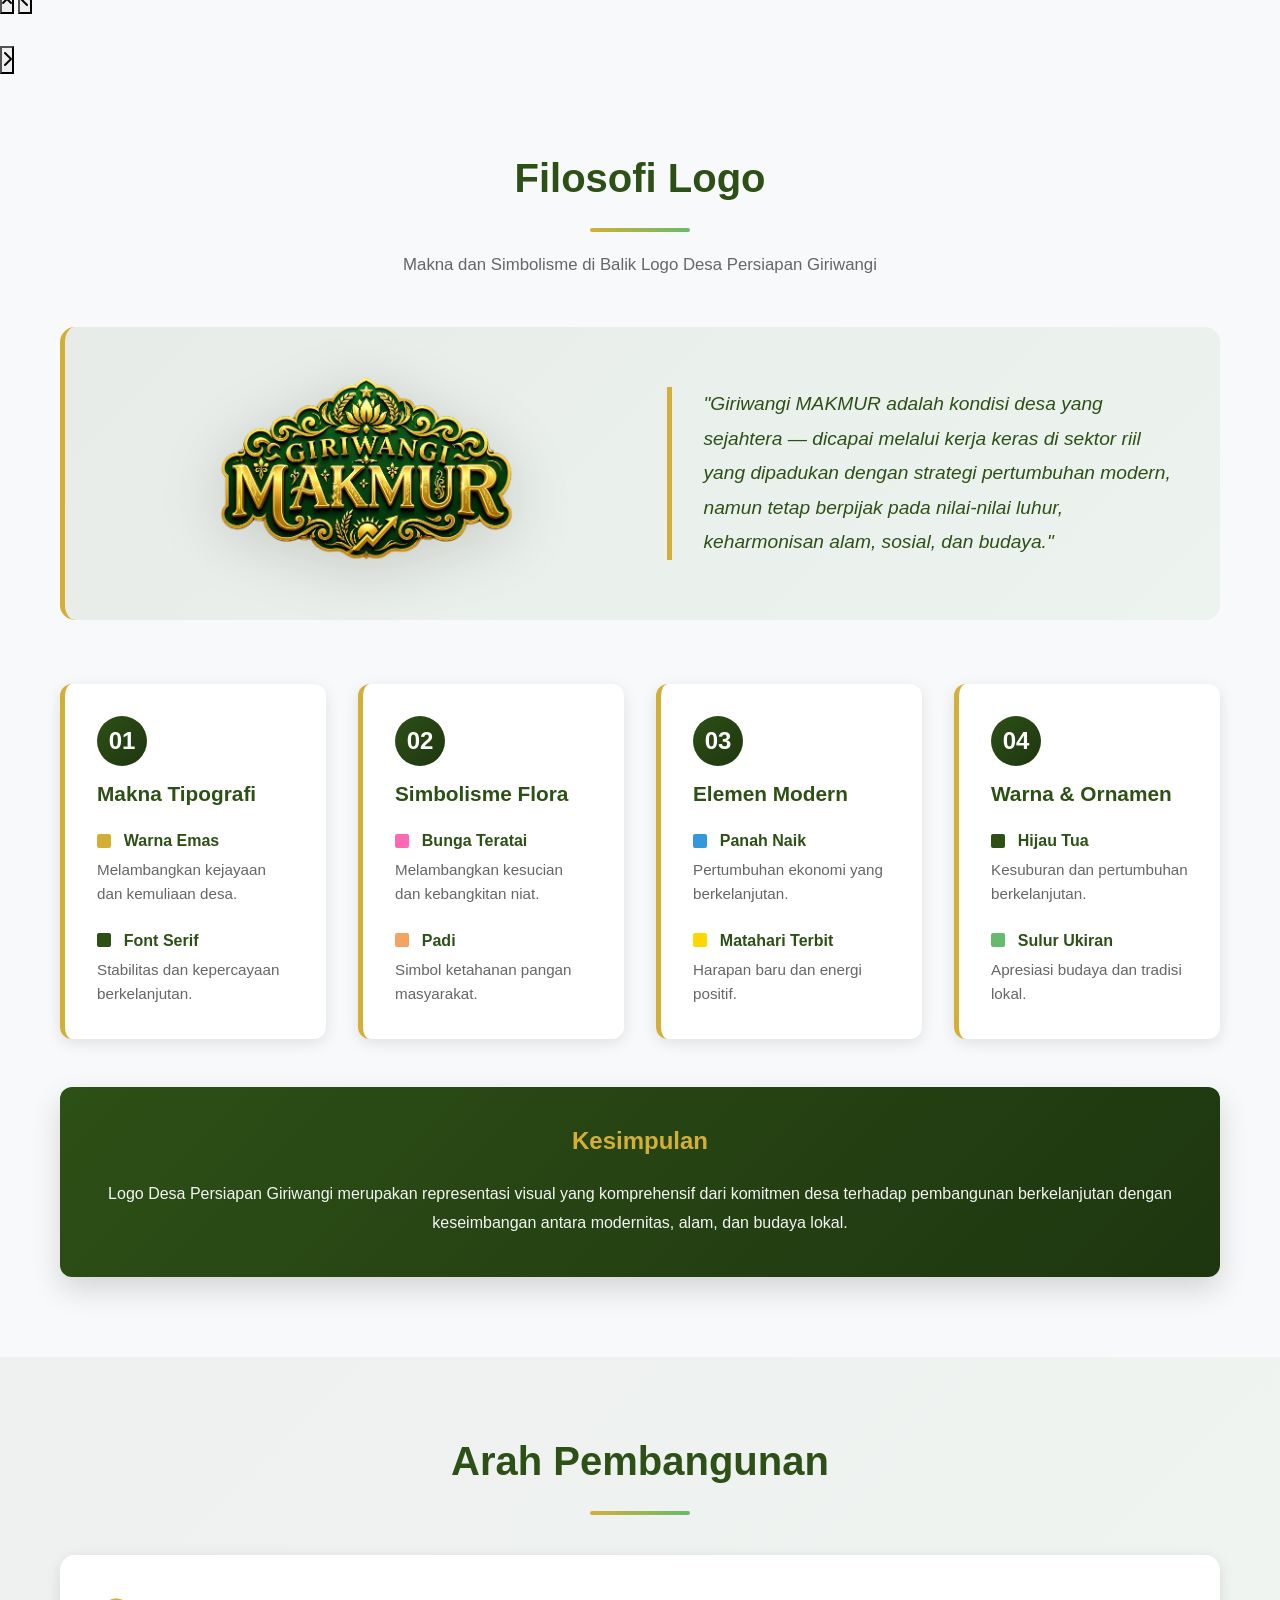
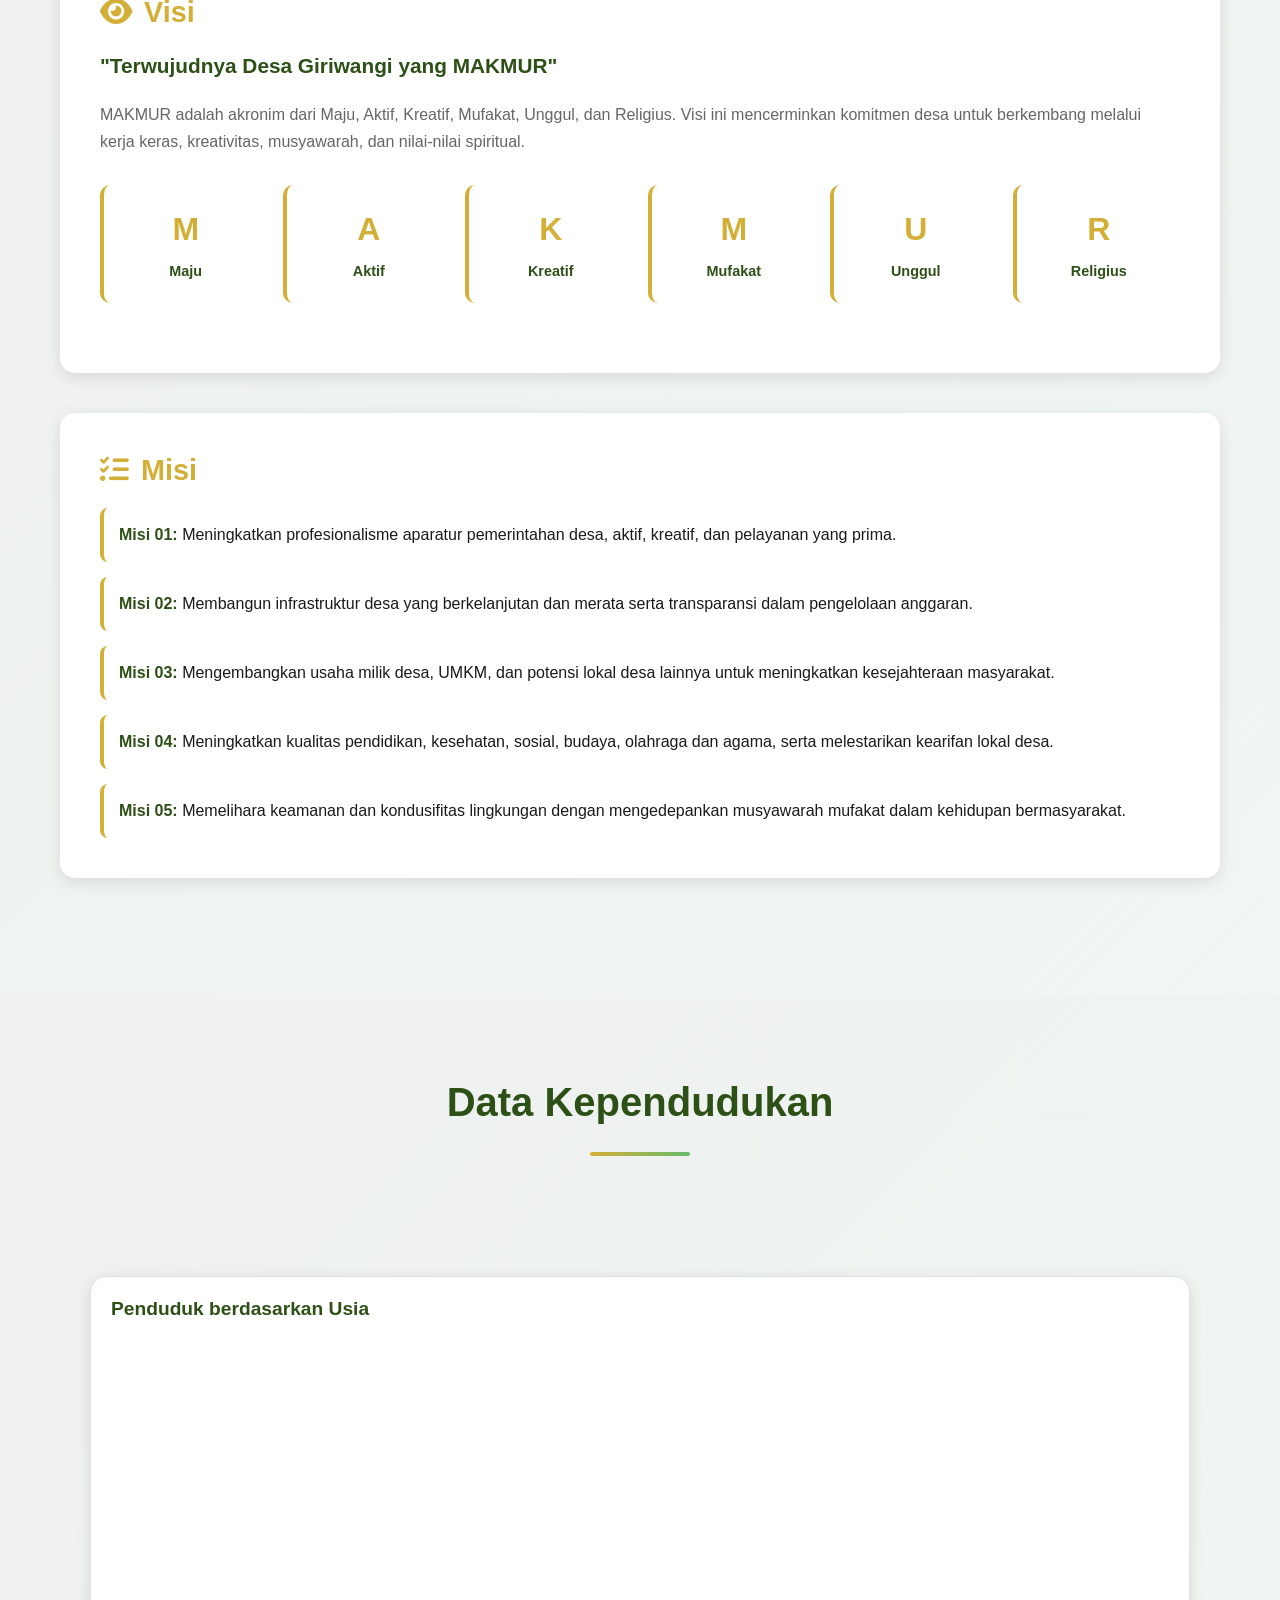
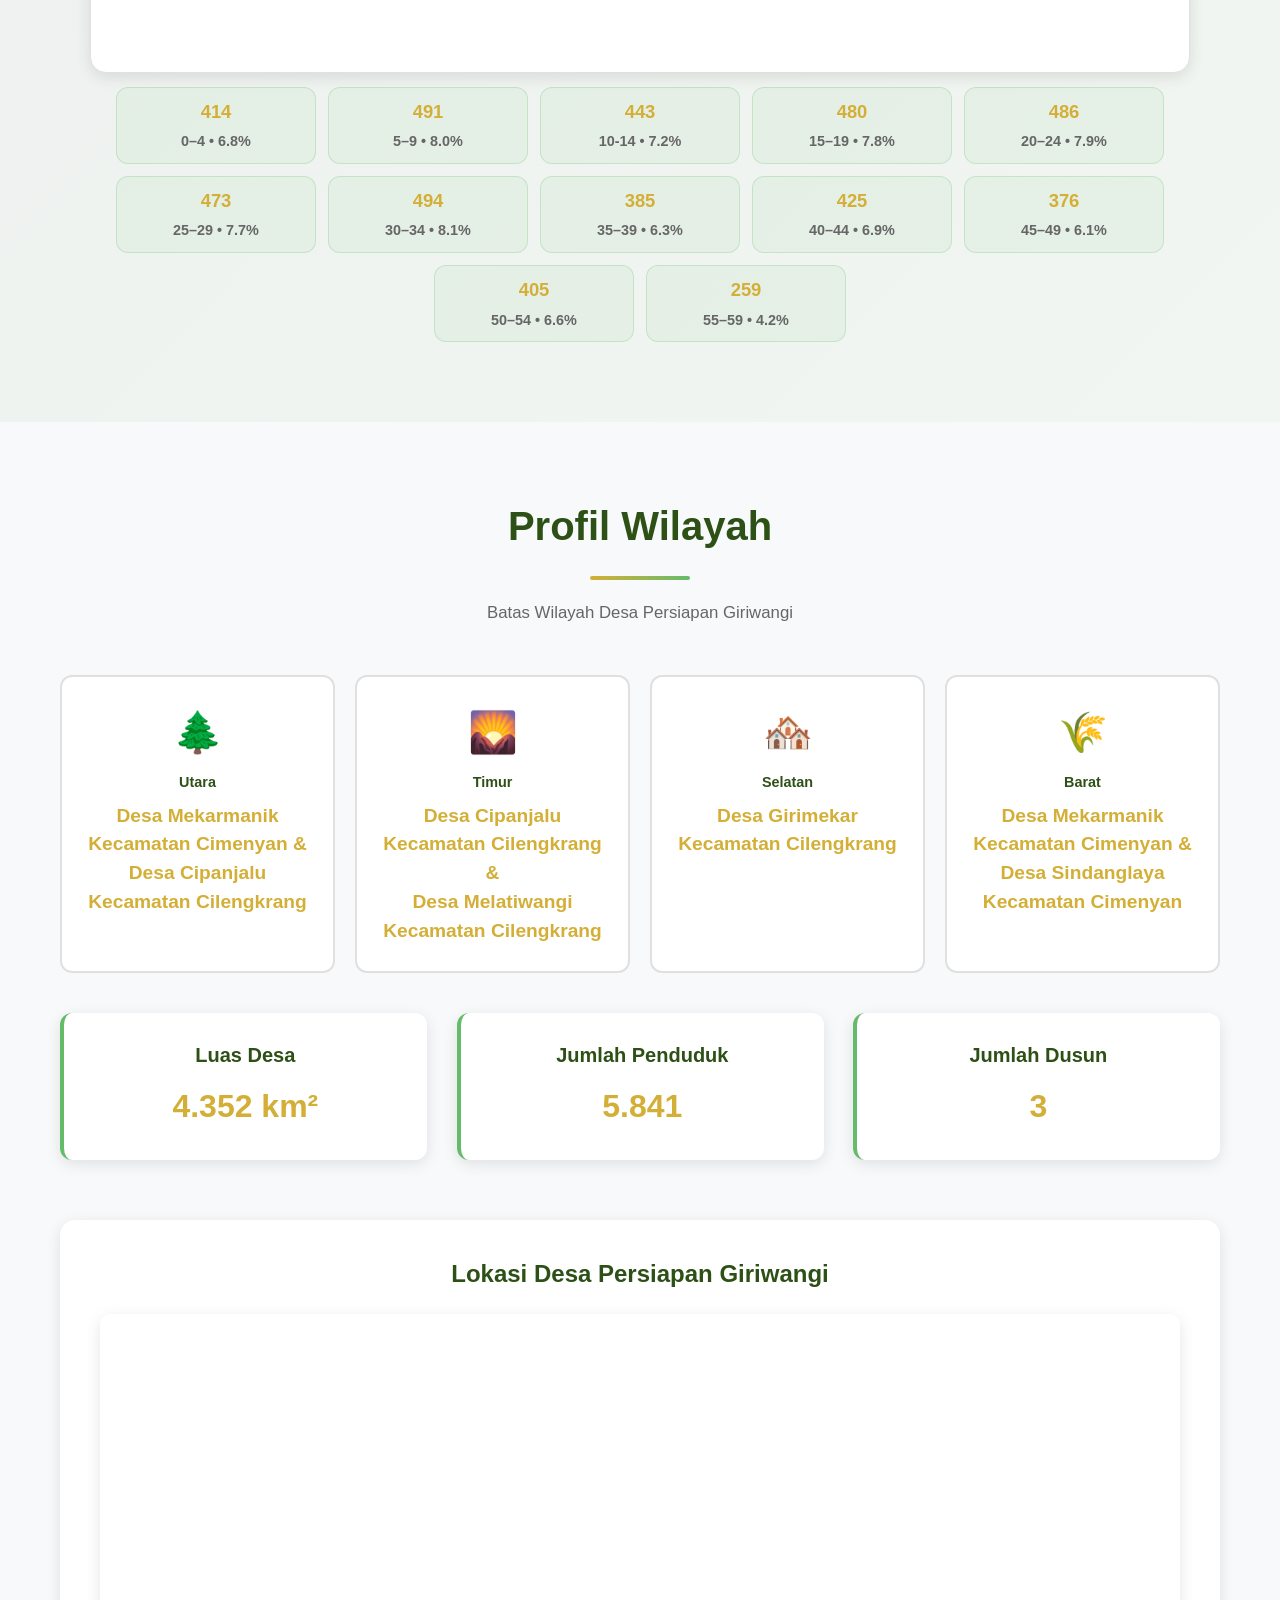
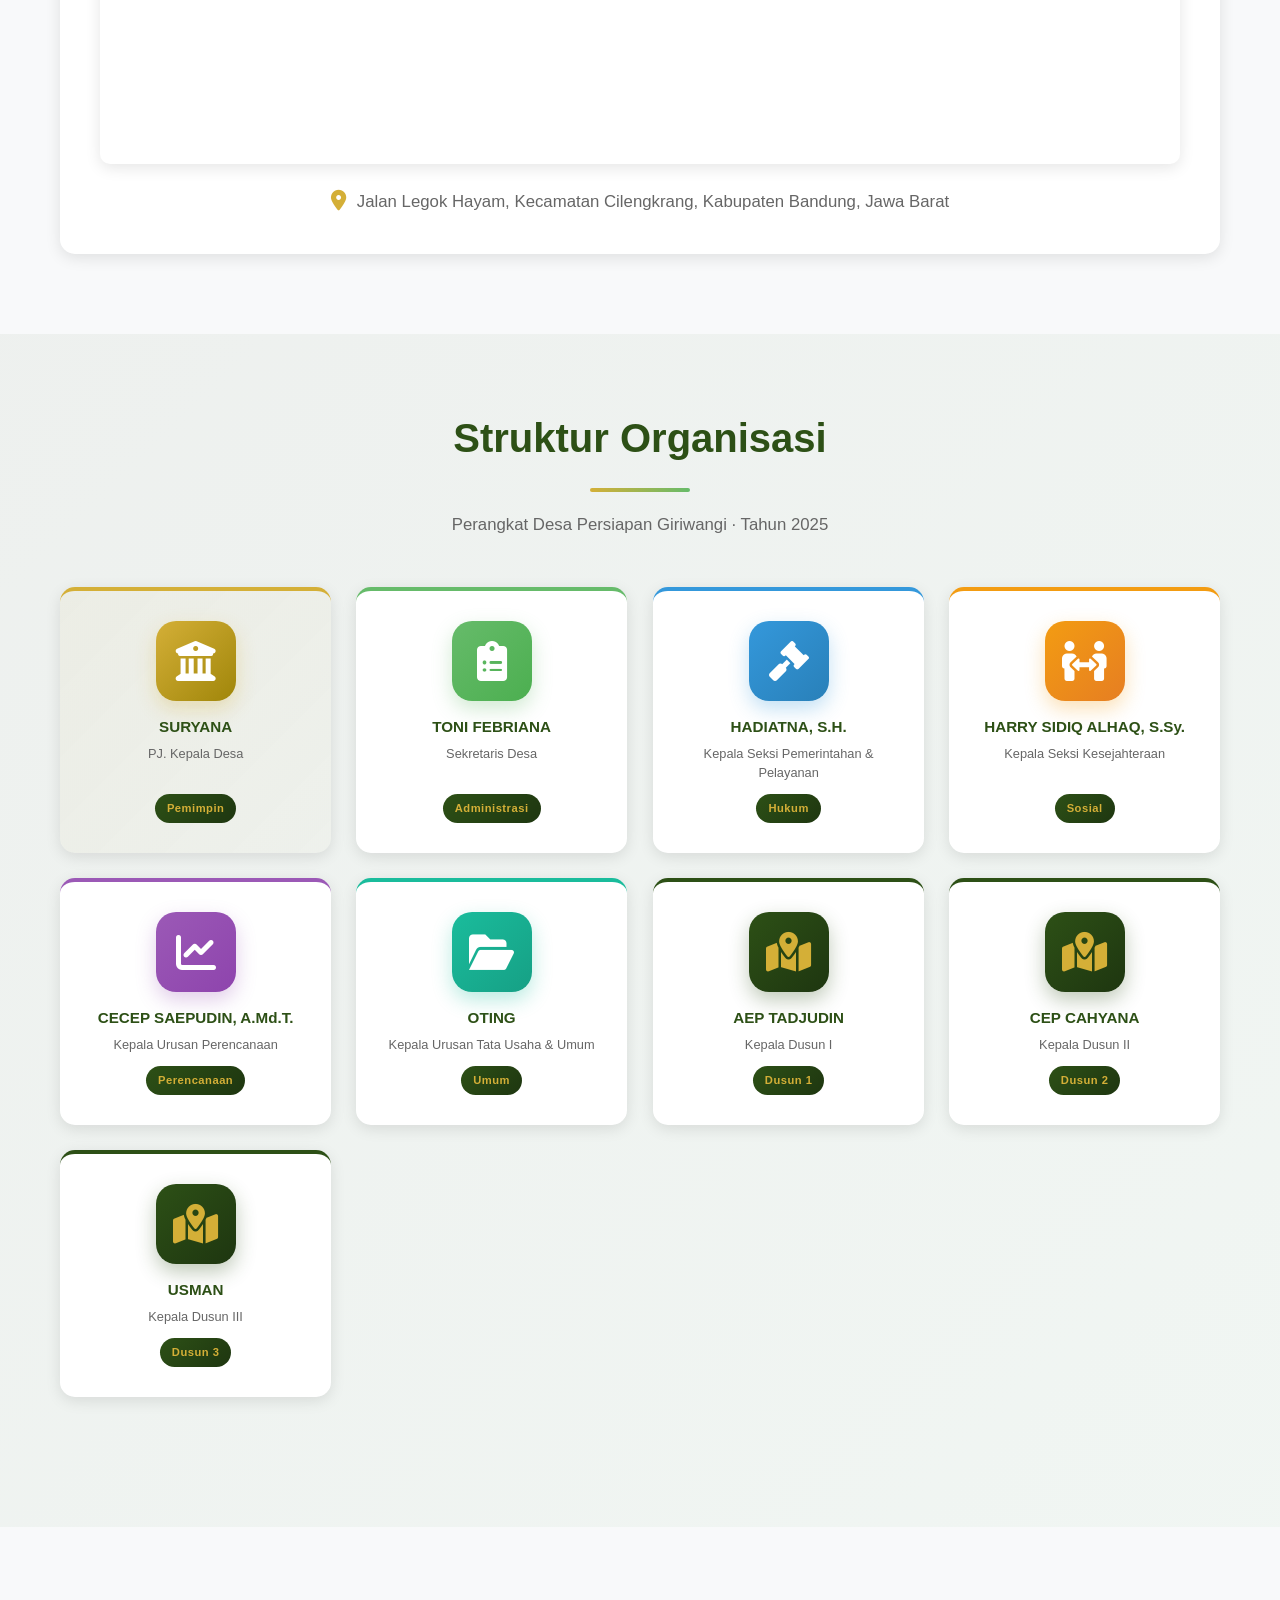
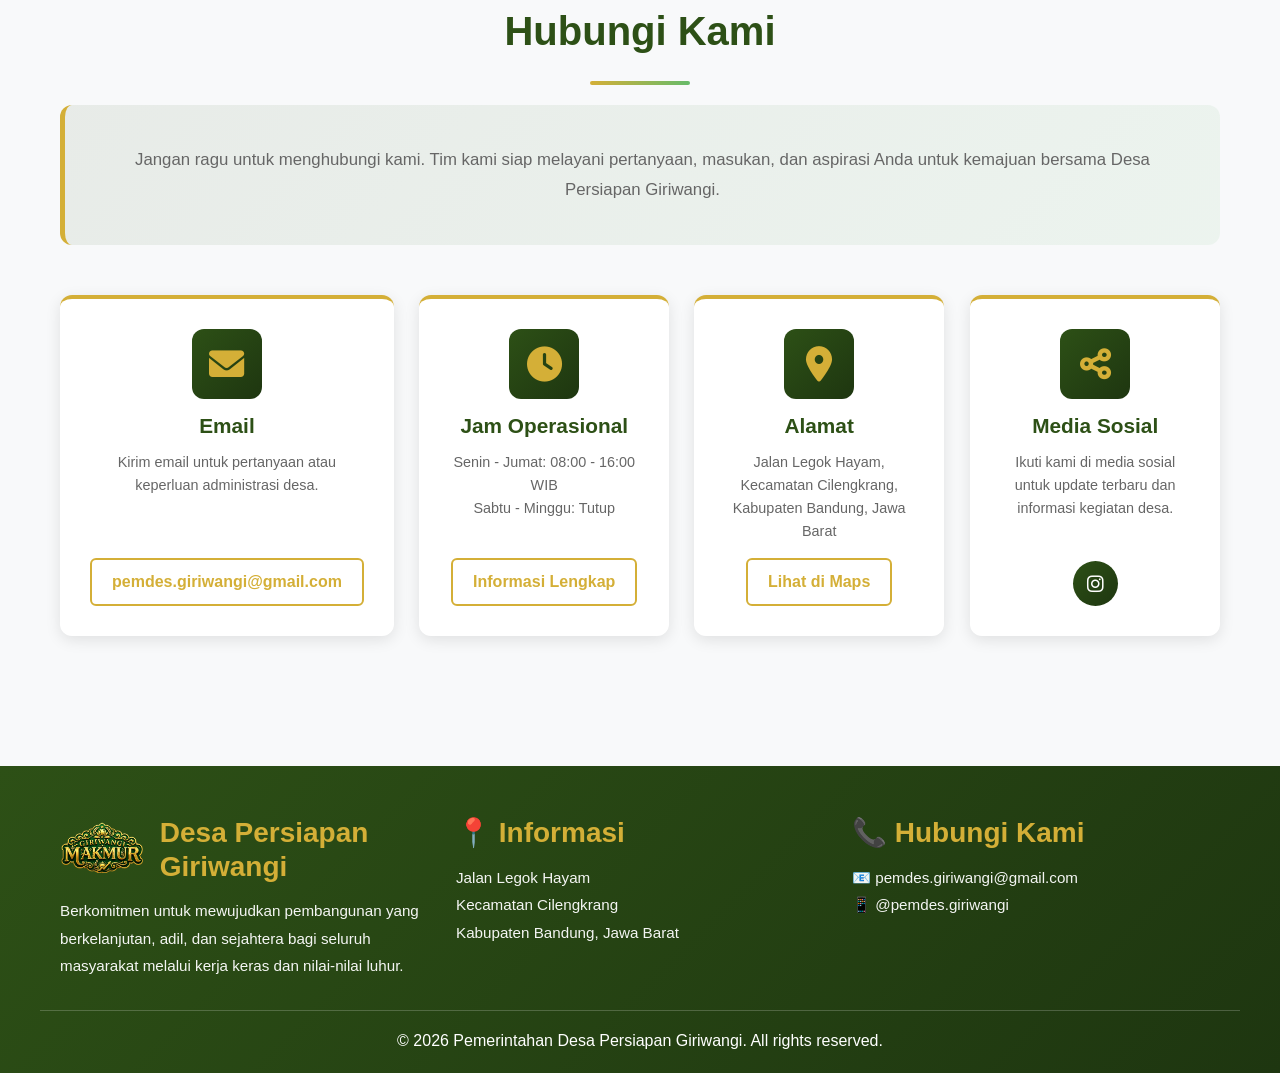
==== commit 9ab4d673: "Update stat-number value from 5.841 to 5.667" ====
--- a/index.html
+++ b/index.html
@@ -93,7 +93,7 @@
                 <div class="stat-label">Perangkat Desa</div>
             </div>
             <div class="stat-box scroll-fade-in">
-                <div class="stat-number">5.841</div>
+                <div class="stat-number">5.667</div>
                 <div class="stat-label">Jiwa</div>
             </div>
             <div class="stat-box scroll-fade-in">
@@ -642,4 +642,4 @@
 <script src="https://cdn.jsdelivr.net/npm/bootstrap@5.1.3/dist/js/bootstrap.bundle.min.js"></script>
 <script src="script.js"></script>
 </body>
-</html>+</html>
